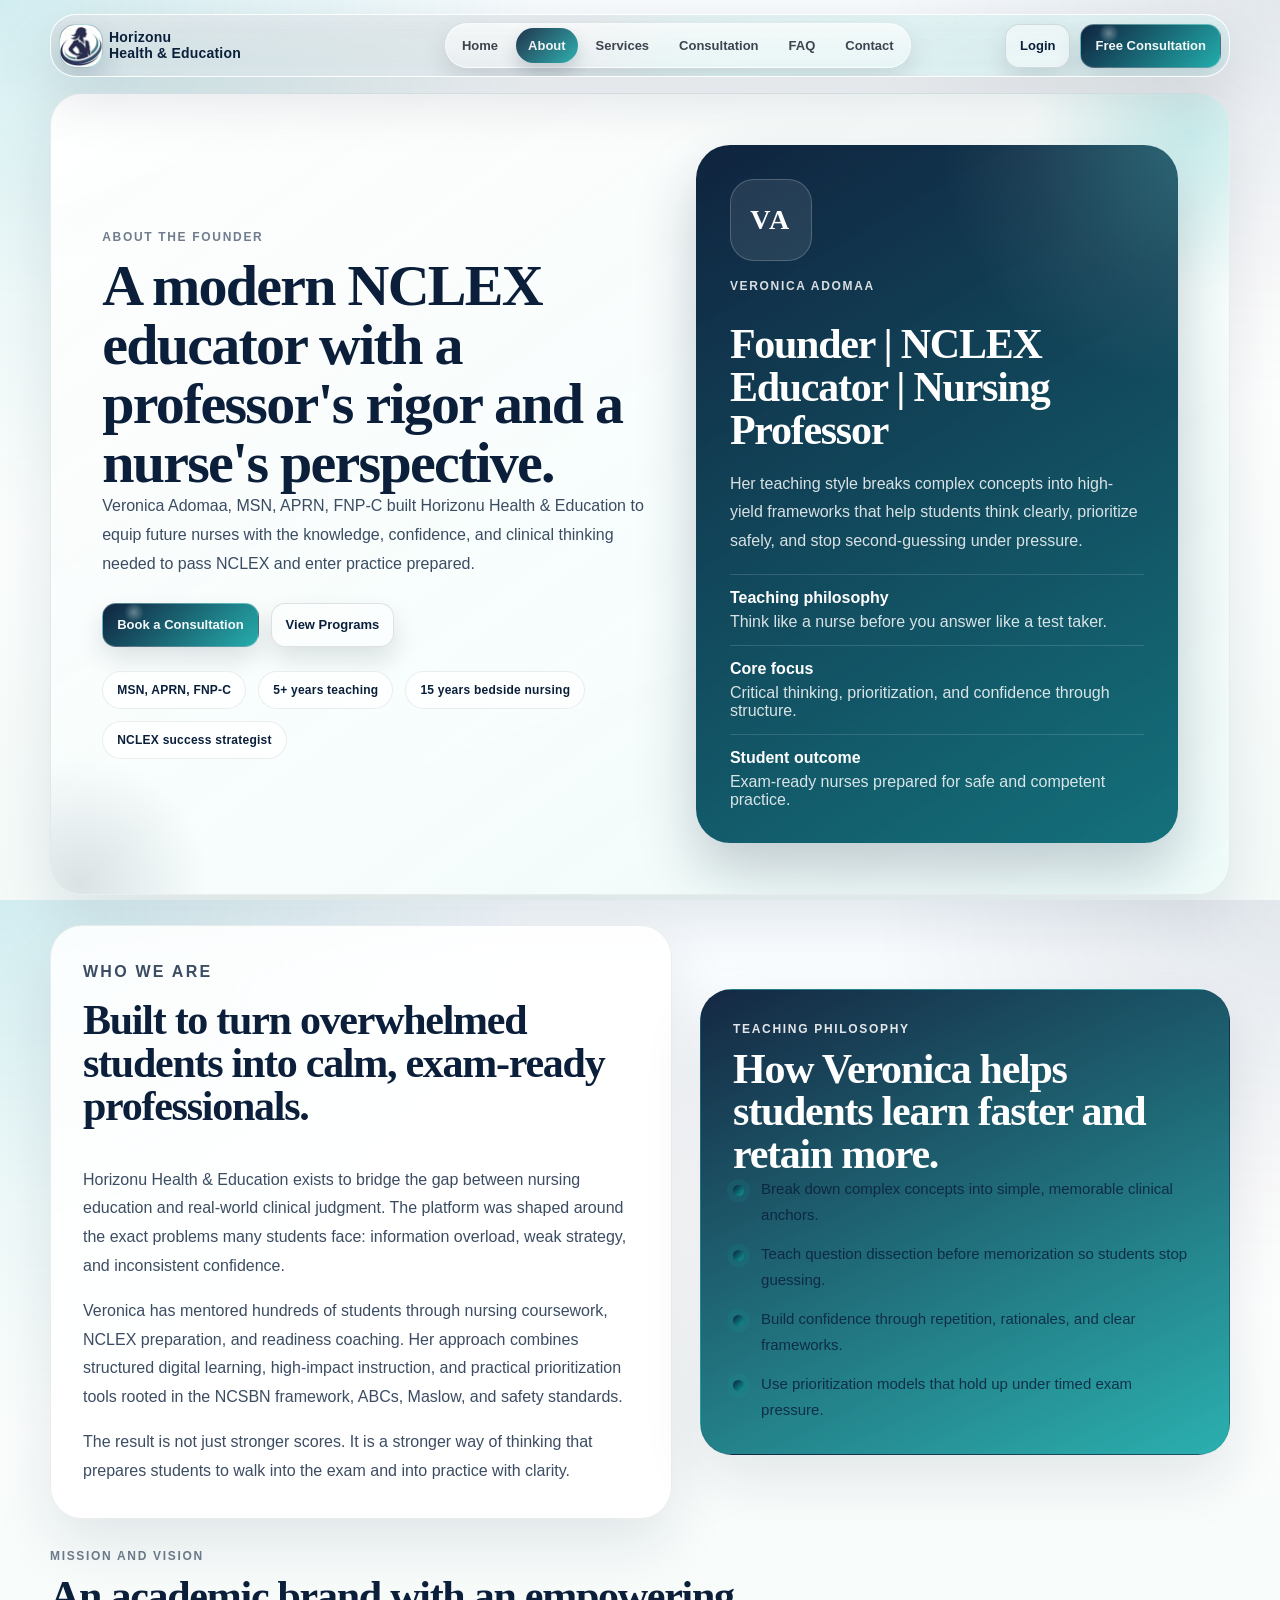
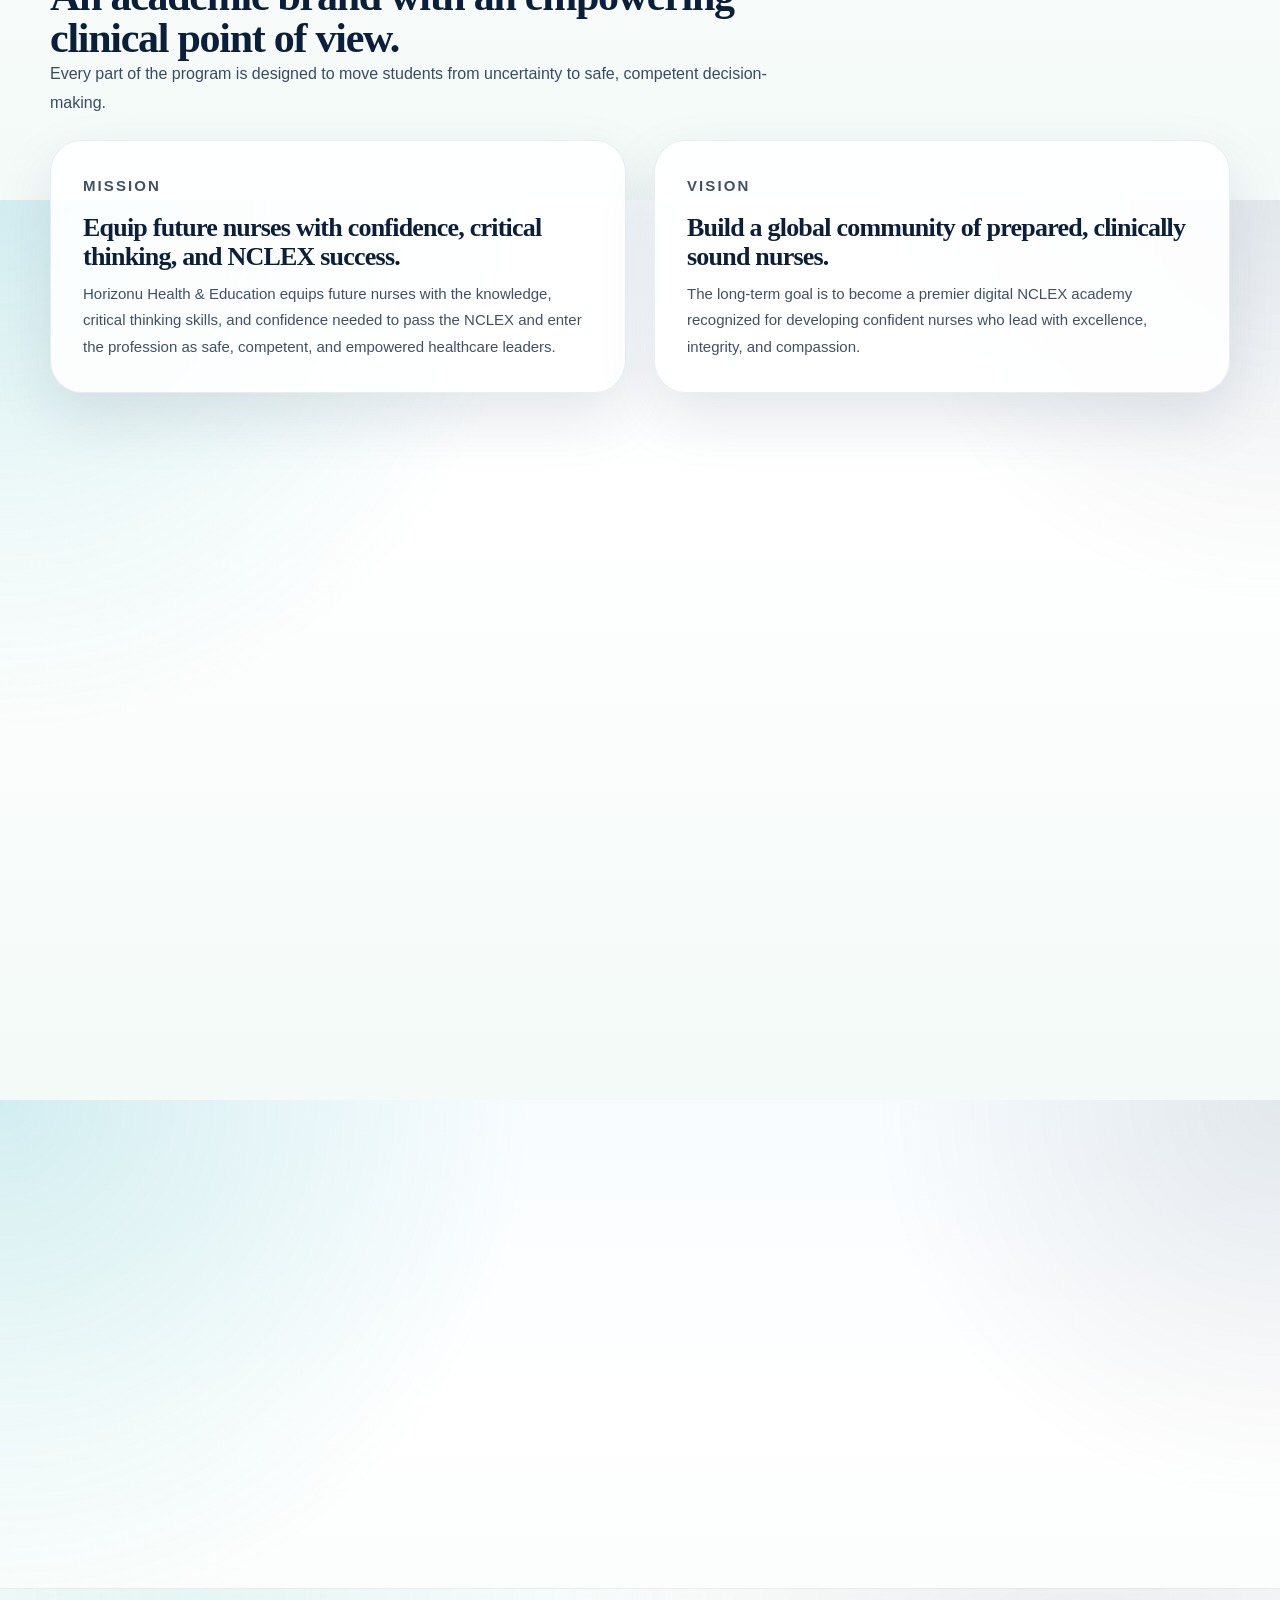
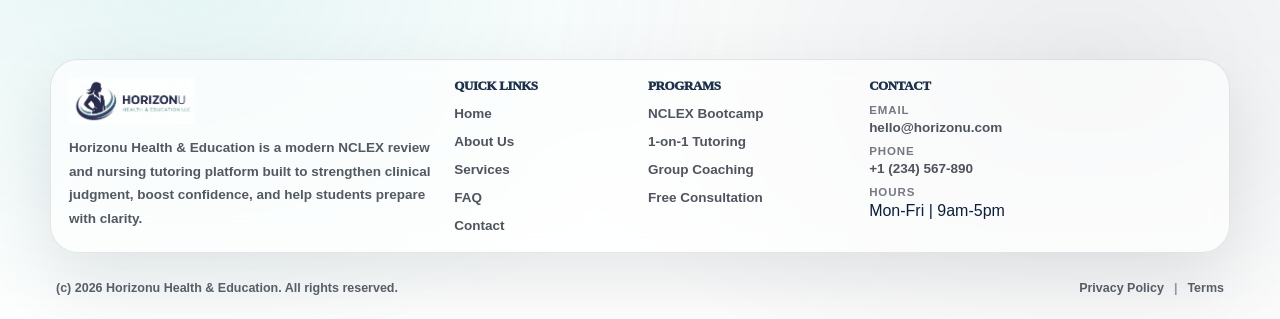
==== pages/about.html @ fcfd36a3 "first upload" ====
<!doctype html>
<html lang="en">

<head>
  <meta charset="UTF-8" />
  <meta name="viewport" content="width=device-width, initial-scale=1.0" />
  <title>About | Horizonu Health &amp; Education</title>
  <link rel="stylesheet" href="../styles.css" />
  <link rel="stylesheet" href="./page-base.css" />
  <link rel="stylesheet" href="./about.css" />
</head>

<body class="inner-page about-page">
  <input id="menu" class="menu-toggle" type="checkbox" />

  <div class="header-wrap">
    <header class="header">
      <div class="header-inner">
        <a class="brand" href="../index.html" aria-label="Horizonu Home">
          <div class="mark" aria-hidden="true">
            <img src="../images/single_logo.jpg" alt="" class="logo-img" />
          </div>
          <div class="brand-title">
            <strong>Horizonu <br /> Health &amp; Education</strong>
          </div>
        </a>

        <nav class="nav" aria-label="Primary">
          <a href="../index.html">Home</a>
          <a href="./about.html" aria-current="page">About</a>
          <a href="./services.html">Services</a>
          <a href="./consultation.html">Consultation</a>
          <a href="./faq.html">FAQ</a>
          <a href="./contact.html">Contact</a>
        </nav>

        <div class="actions">
          <a class="btn btn-ghost" href="#" aria-label="Student login">Login</a>
          <a class="btn btn-primary" href="./consultation.html">Free Consultation</a>
        </div>

        <label class="burger" for="menu" aria-label="Open menu">
          <span></span><span></span><span></span>
        </label>

        <div class="drop">
          <nav class="nav" aria-label="Mobile Primary">
            <a href="../index.html">Home</a>
            <a href="./about.html" aria-current="page">About</a>
            <a href="./services.html">Services</a>
            <a href="./consultation.html">Consultation</a>
            <a href="./faq.html">FAQ</a>
            <a href="./contact.html">Contact</a>
            <a href="#">Student Portal</a>
          </nav>

          <div class="actions">
            <a class="btn btn-ghost" href="#">Login</a>
            <a class="btn btn-primary" href="./consultation.html">Free Consultation</a>
          </div>
        </div>
      </div>
    </header>
  </div>

  <main class="page-main">
    <section class="page-hero reveal" aria-labelledby="aboutHeroTitle">
      <div class="page-hero-shell">
        <div class="page-hero-grid">
          <div>
            <p class="hero-kicker">About the Founder</p>
            <h1 class="hero-title" id="aboutHeroTitle">A modern NCLEX educator with a professor's rigor and a nurse's perspective.</h1>
            <p class="hero-lede">
              Veronica Adomaa, MSN, APRN, FNP-C built Horizonu Health &amp; Education to equip future nurses with the
              knowledge, confidence, and clinical thinking needed to pass NCLEX and enter practice prepared.
            </p>

            <div class="hero-actions">
              <a class="btn btn-primary" href="./consultation.html">Book a Consultation</a>
              <a class="btn btn-ghost" href="./services.html">View Programs</a>
            </div>

            <div class="chip-row" aria-label="Founder credentials">
              <span class="chip">MSN, APRN, FNP-C</span>
              <span class="chip">5+ years teaching</span>
              <span class="chip">15 years bedside nursing</span>
              <span class="chip">NCLEX success strategist</span>
            </div>
          </div>

          <aside class="founder-spotlight" aria-label="Founder spotlight">
            <div class="founder-seal">VA</div>
            <p class="section-kicker">Veronica Adomaa</p>
            <h2 class="section-title">Founder | NCLEX Educator | Nursing Professor</h2>
            <p class="summary-copy">
              Her teaching style breaks complex concepts into high-yield frameworks that help students think clearly,
              prioritize safely, and stop second-guessing under pressure.
            </p>

            <div class="spotlight-lines">
              <div class="spotlight-line">
                <strong>Teaching philosophy</strong>
                <span>Think like a nurse before you answer like a test taker.</span>
              </div>
              <div class="spotlight-line">
                <strong>Core focus</strong>
                <span>Critical thinking, prioritization, and confidence through structure.</span>
              </div>
              <div class="spotlight-line">
                <strong>Student outcome</strong>
                <span>Exam-ready nurses prepared for safe and competent practice.</span>
              </div>
            </div>
          </aside>
        </div>
      </div>
    </section>

    <section class="panel-section reveal" aria-labelledby="storyTitle">
      <div class="split-layout">
        <article class="surface-card copy-stack">
          <div class="section-head">
            <p class="section-kicker">Who We Are</p>
            <h2 class="section-title" id="storyTitle">Built to turn overwhelmed students into calm, exam-ready professionals.</h2>
          </div>

          <p>
            Horizonu Health &amp; Education exists to bridge the gap between nursing education and real-world clinical
            judgment. The platform was shaped around the exact problems many students face: information overload, weak
            strategy, and inconsistent confidence.
          </p>
          <p>
            Veronica has mentored hundreds of students through nursing coursework, NCLEX preparation, and readiness
            coaching. Her approach combines structured digital learning, high-impact instruction, and practical
            prioritization tools rooted in the NCSBN framework, ABCs, Maslow, and safety standards.
          </p>
          <p>
            The result is not just stronger scores. It is a stronger way of thinking that prepares students to walk
            into the exam and into practice with clarity.
          </p>
        </article>

        <aside class="glass-card">
          <p class="section-kicker">Teaching Philosophy</p>
          <h2 class="section-title">How Veronica helps students learn faster and retain more.</h2>
          <ul class="check-list">
            <li>Break down complex concepts into simple, memorable clinical anchors.</li>
            <li>Teach question dissection before memorization so students stop guessing.</li>
            <li>Build confidence through repetition, rationales, and clear frameworks.</li>
            <li>Use prioritization models that hold up under timed exam pressure.</li>
          </ul>
        </aside>
      </div>
    </section>

    <section class="panel-section reveal" aria-labelledby="missionTitle">
      <div class="section-head">
        <p class="section-kicker">Mission and Vision</p>
        <h2 class="section-title" id="missionTitle">An academic brand with an empowering clinical point of view.</h2>
        <p class="section-lede">
          Every part of the program is designed to move students from uncertainty to safe, competent decision-making.
        </p>
      </div>

      <div class="two-up mission-grid">
        <article class="surface-card mission-card">
          <p class="section-kicker">Mission</p>
          <h3>Equip future nurses with confidence, critical thinking, and NCLEX success.</h3>
          <p>
            Horizonu Health &amp; Education equips future nurses with the knowledge, critical thinking skills, and
            confidence needed to pass the NCLEX and enter the profession as safe, competent, and empowered healthcare
            leaders.
          </p>
        </article>

        <article class="surface-card mission-card">
          <p class="section-kicker">Vision</p>
          <h3>Build a global community of prepared, clinically sound nurses.</h3>
          <p>
            The long-term goal is to become a premier digital NCLEX academy recognized for developing confident nurses
            who lead with excellence, integrity, and compassion.
          </p>
        </article>
      </div>
    </section>

    <section class="panel-section reveal" aria-labelledby="frameworkTitle">
      <div class="section-head">
        <p class="section-kicker">Signature Framework</p>
        <h2 class="section-title" id="frameworkTitle">Four principles that shape every lesson, session, and strategy call.</h2>
      </div>

      <div class="four-up framework-grid">
        <article class="surface-card framework-card">
          <span class="step-number">01</span>
          <h3>Clarify the concept</h3>
          <p>Complex topics are simplified into high-yield patterns students can recall under stress.</p>
        </article>
        <article class="surface-card framework-card">
          <span class="step-number">02</span>
          <h3>Think like a nurse</h3>
          <p>Students learn how to reason through safety, delegation, and prioritization instead of memorizing blindly.</p>
        </article>
        <article class="surface-card framework-card">
          <span class="step-number">03</span>
          <h3>Practice with rationales</h3>
          <p>Questions are used to sharpen judgment, reveal weak areas, and strengthen retention through explanation.</p>
        </article>
        <article class="surface-card framework-card">
          <span class="step-number">04</span>
          <h3>Build confident readiness</h3>
          <p>Students leave with a repeatable exam plan and a stronger sense of clinical competence.</p>
        </article>
      </div>
    </section>

    <section class="panel-section reveal" aria-labelledby="metricsTitle">
      <div class="section-head">
        <p class="section-kicker">At a Glance</p>
        <h2 class="section-title" id="metricsTitle">Experience that blends instruction, bedside practice, and student mentorship.</h2>
      </div>

      <div class="metric-grid">
        <article class="metric-card">
          <span class="metric-value" data-count="15">0</span>
          <p class="metric-label">Years of bedside nursing experience</p>
        </article>
        <article class="metric-card">
          <span class="metric-value" data-count="5">0</span>
          <p class="metric-label">College-level teaching years and counting</p>
        </article>
        <article class="metric-card">
          <span class="metric-value" data-count="100">0</span>
          <p class="metric-label">Students mentored across coursework and NCLEX prep</p>
        </article>
        <article class="metric-card">
          <span class="metric-value" data-count="1">0</span>
          <p class="metric-label">Clear mission: first-attempt confidence and readiness</p>
        </article>
      </div>
    </section>

    <section class="cta-section reveal">
      <div class="cta-band">
        <p class="section-kicker">Next Step</p>
        <h2 class="section-title">Meet the educator, then build the plan that fits your NCLEX timeline.</h2>
        <p class="section-lede">
          Start with a consultation if you want targeted guidance on weak areas, study structure, or the best program fit.
        </p>
        <div class="hero-actions">
          <a class="btn btn-primary" href="./consultation.html">Schedule Consultation</a>
          <a class="btn btn-ghost" href="./contact.html">Send a Message</a>
        </div>
      </div>
    </section>
  </main>

  <footer class="site-footer" aria-label="Footer">
    <div class="footer-inner">
      <div class="footer-top">
        <div class="footer-col footer-brand">
          <a class="footer-logo" href="../index.html" aria-label="Horizonu Home">
            <img src="../images/logo.jpg" alt="Horizonu" />
          </a>
          <p class="footer-text">
            Horizonu Health &amp; Education is a modern NCLEX review and nursing tutoring platform built to strengthen
            clinical judgment, boost confidence, and help students prepare with clarity.
          </p>
        </div>

        <div class="footer-col">
          <h3 class="footer-title">Quick Links</h3>
          <ul class="footer-links">
            <li><a href="../index.html">Home</a></li>
            <li><a href="./about.html">About Us</a></li>
            <li><a href="./services.html">Services</a></li>
            <li><a href="./faq.html">FAQ</a></li>
            <li><a href="./contact.html">Contact</a></li>
          </ul>
        </div>

        <div class="footer-col">
          <h3 class="footer-title">Programs</h3>
          <ul class="footer-links">
            <li><a href="./services.html">NCLEX Bootcamp</a></li>
            <li><a href="./services.html">1-on-1 Tutoring</a></li>
            <li><a href="./services.html">Group Coaching</a></li>
            <li><a href="./consultation.html">Free Consultation</a></li>
          </ul>
        </div>

        <div class="footer-col">
          <h3 class="footer-title">Contact</h3>
          <ul class="footer-contact">
            <li>
              <span class="contact-label">Email</span>
              <a href="mailto:hello@horizonu.com">hello@horizonu.com</a>
            </li>
            <li>
              <span class="contact-label">Phone</span>
              <a href="tel:+1234567890">+1 (234) 567-890</a>
            </li>
            <li>
              <span class="contact-label">Hours</span>
              <span>Mon-Fri | 9am-5pm</span>
            </li>
          </ul>
        </div>
      </div>

      <div class="footer-bottom">
        <p class="footer-copy">(c) <span id="year"></span> Horizonu Health &amp; Education. All rights reserved.</p>
        <div class="footer-legal">
          <a href="#">Privacy Policy</a>
          <span class="dot">|</span>
          <a href="#">Terms</a>
        </div>
      </div>
    </div>
  </footer>

  <script src="./about.js" defer></script>
</body>

</html>
---- styles.css ----
/* =========================
   HOME BANNER (reduced height)
   ========================= */

.home-banner {
  position: relative;
  width: 100%;
  min-height: 68vh; /* was 92vh */
  display: flex;
  align-items: flex-start; /* content at top */
  padding: 96px var(--padX) 44px; /* reduced */
  overflow: hidden;
}

@media (max-width: 980px) {
  .home-banner {
    min-height: 62vh;
    padding-top: 86px;
  }
}

@media (max-width: 520px) {
  .home-banner {
    min-height: 58vh;
    padding-top: 76px;
    padding-bottom: 36px;
  }
}

/* Background image */
.home-banner-bg {
  position: absolute;
  inset: 0;
  background-image: url("https://nursing.uworld.com/wp-content/uploads/2023/12/NUR_Blog_Surviving-Clinicals_Photo-1024x536.webp");
  background-size: cover;
  background-position: center;
  background-repeat: no-repeat;
  transform: scale(1.02);
  z-index: 0;
  will-change: transform; /* helps smooth parallax */
}

/* Overlay */
.home-banner::before {
  content: "";
  position: absolute;
  inset: 0;
  background: rgba(0, 0, 0, 0.603);
  z-index: 1;
}

.home-banner-content {
  position: relative;
  z-index: 2;
  max-width: var(--max);
  margin: 0 auto;
  width: 100%;
}

.banner-top {
  max-width: 680px;
  color: #ffffff;
}

.banner-kicker {
  font-size: 13px;
  font-weight: 900;
  letter-spacing: 0.12em;
  text-transform: uppercase;
  opacity: 0.85;
}

.banner-title {
  margin: 14px 0 0;
  font-size: clamp(34px, 4.8vw, 58px);
  line-height: 1.05;
  letter-spacing: -0.04em;
  font-weight: 900;
}

.banner-subtitle {
  margin: 16px 0 0;
  font-size: 16.5px;
  line-height: 1.7;
  opacity: 0.9;
}

.banner-actions {
  margin-top: 22px;
  display: flex;
  gap: 12px;
  flex-wrap: wrap;
}

.banner-ghost {
  background: rgba(255, 255, 255, 0.18);
  border: 1px solid rgba(255, 255, 255, 0.4);
  color: #ffffff;
}
.banner-ghost:hover {
  background: rgba(255, 255, 255, 0.28);
}

/* Mobile: stack CTAs */
@media (max-width: 520px) {
  .banner-actions {
    flex-direction: column;
  }
  .banner-actions .btn {
    width: 100%;
    justify-content: center;
  }
}

/* =========================
   ANIMATIONS (JS triggers)
   ========================= */
.banner-anim {
  opacity: 0;
  transform: translateY(14px);
  transition:
    opacity 700ms ease,
    transform 700ms ease;
  will-change: opacity, transform;
}

.banner-anim.is-in {
  opacity: 1;
  transform: translateY(0);
}

.banner-anim.delay-1 {
  transition-delay: 90ms;
}
.banner-anim.delay-2 {
  transition-delay: 180ms;
}
.banner-anim.delay-3 {
  transition-delay: 270ms;
}

/* subtle background zoom-in */
.home-banner-bg.bg-in {
  transition: transform 1400ms ease;
  transform: scale(1.08);
}

/* Respect reduced motion */
@media (prefers-reduced-motion: reduce) {
  .banner-anim,
  .home-banner-bg.bg-in {
    transition: none !important;
    transform: none !important;
    opacity: 1 !important;
  }
}

/* ============================ */
/* HEADER */
/* =========================== */

:root {
  --ink: #0b1220;
  --muted: rgba(11, 18, 32, 0.7);

  --navy: #0b1f3b;
  --teal: #0ea5a4;

  --shadow: 0 20px 60px rgba(11, 18, 32, 0.12);
  --shadow2: 0 12px 28px rgba(11, 18, 32, 0.12);

  --radius2: 26px;
  --max: 1180px;

  --stickyTop: clamp(8px, 2.2vw, 14px);
  --padX: clamp(12px, 2.2vw, 16px);
}

* {
  box-sizing: border-box;
}

html,
body {
  height: 100%;
}

body {
  margin: 0;
  font-family:
    ui-sans-serif,
    system-ui,
    -apple-system,
    Segoe UI,
    Roboto,
    Helvetica,
    Arial,
    "Apple Color Emoji",
    "Segoe UI Emoji";
  color: var(--ink);
  background: #fff;
}

a {
  color: inherit;
  text-decoration: none;
}

.header-wrap {
  position: sticky;
  top: var(--stickyTop);
  z-index: 50;
  padding: 0 var(--padX);
}

.header {
  max-width: var(--max);
  margin: 0 auto;
  position: relative;
  border-radius: var(--radius2);
  box-shadow: var(--shadow);
  overflow: clip;
  border: 1px solid rgba(255, 255, 255, 0.7);
  background: linear-gradient(
    180deg,
    rgba(255, 255, 255, 0.72),
    rgba(255, 255, 255, 0.42)
  );
  backdrop-filter: blur(14px);
  -webkit-backdrop-filter: blur(14px);
}

.header::before {
  content: "";
  position: absolute;
  inset: -40%;
  background: conic-gradient(
    from 120deg at 50% 50%,
    rgba(14, 165, 164, 0.25),
    rgba(11, 31, 59, 0.18),
    rgba(14, 165, 164, 0.22)
  );
  filter: blur(40px);
  opacity: 0.75;
  animation: spin 16s linear infinite;
  pointer-events: none;
}

.header::after {
  content: "";
  position: absolute;
  inset: 0;
  background-image:
    radial-gradient(rgba(11, 18, 32, 0.055) 1px, transparent 1px),
    radial-gradient(rgba(11, 18, 32, 0.04) 1px, transparent 1px);
  background-position:
    0 0,
    8px 8px;
  background-size: 16px 16px;
  opacity: 0.45;
  pointer-events: none;
  mask-image: linear-gradient(180deg, rgba(0, 0, 0, 0.9), transparent 85%);
}

@keyframes spin {
  to {
    transform: rotate(360deg);
  }
}

.header-inner {
  position: relative;
  z-index: 1;
  display: grid;
  grid-template-columns: 1.25fr auto 1fr;
  align-items: center;
  gap: 8px;
  padding: 8px;
}

/* Brand */
.brand {
  display: flex;
  align-items: center;
  gap: 6px;
  min-height: 44px;
  /* min-width: 240px; */
}

.mark {
  width: 44px;
  height: 44px;
  border-radius: 16px;
  position: relative;
  background:
    radial-gradient(
      12px 12px at 30% 30%,
      rgba(255, 255, 255, 0.9),
      transparent 60%
    ),
    linear-gradient(135deg, rgba(11, 31, 59, 0.95), rgba(14, 165, 164, 0.9));
  box-shadow: 0 14px 30px rgba(11, 31, 59, 0.18);
  overflow: hidden;
  border: 1px solid rgba(255, 255, 255, 0.65);
  flex: 0 0 auto;
}

.mark svg {
  position: absolute;
  inset: 0;
  width: 100%;
  height: 100%;
  filter: drop-shadow(0 10px 16px rgba(0, 0, 0, 0.18));
  opacity: 0.92;
}

.brand-title {
  display: flex;
  flex-direction: column;
  line-height: 1.1;
  min-width: 0;
}

.brand-title strong {
  font-size: 14px;
  letter-spacing: 0.2px;
  white-space: nowrap;
  overflow: hidden;
  text-overflow: ellipsis;
}

.brand-title span {
  font-size: 12px;
  color: var(--muted);
  white-space: nowrap;
  overflow: hidden;
  text-overflow: ellipsis;
}

/* Nav rail */
.nav {
  display: flex;
  gap: 6px;
  padding: 4px;
  border-radius: 999px;
  border: 1px solid rgba(255, 255, 255, 0.6);
  background: linear-gradient(
    180deg,
    rgba(255, 255, 255, 0.66),
    rgba(255, 255, 255, 0.32)
  );
  box-shadow: var(--shadow2);
  max-width: 100%;
}

.nav a {
  font-size: 13px;
  font-weight: 600;
  padding: 10px 12px;
  border-radius: 999px;
  color: rgba(11, 18, 32, 0.78);
  transition:
    transform 0.18s ease,
    background 0.18s ease,
    color 0.18s ease;
  outline: none;
  white-space: nowrap;
}

.nav a:hover,
.nav a:focus-visible {
  background: rgba(14, 165, 164, 0.12);
  color: rgba(11, 18, 32, 0.95);
  transform: translateY(-1px);
}

.nav a[aria-current="page"] {
  background: linear-gradient(
    135deg,
    rgba(11, 31, 59, 0.9),
    rgba(14, 165, 164, 0.85)
  );
  color: rgba(255, 255, 255, 0.92);
  box-shadow: 0 10px 18px rgba(11, 31, 59, 0.18);
}

/* Actions */
.actions {
  display: flex;
  justify-content: flex-end;
  align-items: center;
  gap: 10px;
  /* min-width: 220px; */
}

.btn {
  display: inline-flex;
  align-items: center;
  justify-content: center;
  gap: 10px;
  padding: 11px 14px;
  border-radius: 14px;
  font-weight: 700;
  font-size: 13px;
  border: 1px solid rgba(11, 18, 32, 0.12);
  transition:
    transform 0.18s ease,
    box-shadow 0.18s ease,
    background 0.18s ease;
  box-shadow: 0 12px 26px rgba(11, 18, 32, 0.12);
  outline: none;
  white-space: nowrap;
  min-height: 44px;
}

.btn:hover,
.btn:focus-visible {
  transform: translateY(-1px);
  box-shadow: 0 18px 36px rgba(11, 18, 32, 0.16);
}

.btn-ghost {
  background: rgba(255, 255, 255, 0.45);
}

.btn-primary {
  color: rgba(255, 255, 255, 0.95);
  border-color: rgba(255, 255, 255, 0.28);
  background:
    radial-gradient(
      18px 18px at 20% 20%,
      rgba(255, 255, 255, 0.35),
      transparent 55%
    ),
    linear-gradient(135deg, rgba(11, 31, 59, 0.98), rgba(14, 165, 164, 0.9));
}

.icon {
  width: 18px;
  height: 18px;
  display: inline-block;
}

/* Mobile menu */
.menu-toggle {
  display: none;
}

.burger {
  display: none;
  width: 44px;
  height: 44px;
  border-radius: 16px;
  border: 1px solid rgba(11, 18, 32, 0.12);
  background: rgba(255, 255, 255, 0.5);
  box-shadow: 0 10px 22px rgba(11, 18, 32, 0.1);
  position: relative;
  cursor: pointer;
  -webkit-tap-highlight-color: transparent;
}

.burger span {
  position: absolute;
  left: 12px;
  right: 12px;
  height: 2px;
  border-radius: 999px;
  background: rgba(11, 18, 32, 0.75);
  transition:
    transform 0.2s ease,
    top 0.2s ease,
    opacity 0.2s ease;
}
.burger span:nth-child(1) {
  top: 15px;
}
.burger span:nth-child(2) {
  top: 21px;
}
.burger span:nth-child(3) {
  top: 27px;
}

.drop {
  display: none;
  grid-column: 1 / -1;
  border-top: 1px solid rgba(255, 255, 255, 0.55);
  padding: 12px 6px 8px;
  margin-top: 6px;
}

.drop .nav {
  width: 100%;
  justify-content: flex-start;
  flex-wrap: wrap;
}

.drop .actions {
  /* min-width: unset; */
  justify-content: flex-start;
  flex-wrap: wrap;
  margin-top: 10px;
}

.menu-toggle:checked ~ .header-wrap .header .drop {
  display: block;
}

.menu-toggle:checked ~ .header-wrap .header .burger span:nth-child(1) {
  top: 21px;
  transform: rotate(45deg);
}
.menu-toggle:checked ~ .header-wrap .header .burger span:nth-child(2) {
  opacity: 0;
}
.menu-toggle:checked ~ .header-wrap .header .burger span:nth-child(3) {
  top: 21px;
  transform: rotate(-45deg);
}

/* Responsive */
@media (max-width: 980px) {
  .header-inner {
    grid-template-columns: 1fr auto;
    /* gap: 10px; */
    padding: 8px;
  }
  .nav,
  .actions {
    display: none;
  }
  .burger {
    display: inline-block;
    justify-self: end;
  }
}

.logo-img {
  width: 100%;
  display: block;
  object-fit: contain; /* keeps logo proportions */
  filter: drop-shadow(0 10px 16px rgba(0, 0, 0, 0.18));
}
@media (max-width: 520px) {
  .header {
    border-radius: 20px;
  }
  .brand-title strong {
    font-size: 13px;
  }
  .brand-title span {
    font-size: 11px;
  }
  .mark {
    width: 42px;
    height: 42px;
    border-radius: 15px;
  }
  .drop .btn {
    width: 100%;
    justify-content: center;
  }
}

@media (prefers-reduced-motion: reduce) {
  .header::before {
    animation: none;
  }
  .nav a,
  .btn {
    transition: none;
  }
}

/* =========================
   ABOUT PREVIEW HOME SECTION
   ========================= */
.about-preview {
  padding: 26px var(--padX) 70px;
}

.about-preview-inner {
  max-width: var(--max);
  margin: 0 auto;
  display: grid;
  grid-template-columns: 1.05fr 0.95fr;
  gap: clamp(18px, 3vw, 44px);
  align-items: center;
}

.about-preview-kicker {
  margin: 0;
  font-size: 12px;
  font-weight: 900;
  letter-spacing: 0.12em;
  text-transform: uppercase;
  color: rgba(11, 18, 32, 0.58);
}

.about-preview-title {
  margin: 12px 0 0;
  font-size: clamp(26px, 3.2vw, 40px);
  letter-spacing: -0.03em;
  line-height: 1.12;
  color: rgba(11, 31, 59, 0.98);
}

.about-preview-title span {
  display: inline-block;
  background: linear-gradient(
    135deg,
    rgba(11, 31, 59, 0.98),
    rgba(14, 165, 164, 0.92)
  );
  -webkit-background-clip: text;
  background-clip: text;
  color: transparent;
}

.about-preview-text {
  margin: 14px 0 0;
  max-width: 70ch;
  font-size: 16px;
  line-height: 1.75;
  color: rgba(11, 18, 32, 0.72);
}

.about-preview-actions {
  margin-top: 18px;
  display: flex;
  flex-wrap: wrap;
  gap: 10px;
}

/* Right card */
.about-preview-card {
  position: relative;
  border-radius: 26px;
  overflow: hidden;
  border: 1px solid rgba(11, 18, 32, 0.1);
  background: linear-gradient(
    180deg,
    rgba(255, 255, 255, 0.7),
    rgba(255, 255, 255, 0.44)
  );
  box-shadow: 0 28px 70px rgba(11, 18, 32, 0.14);
  backdrop-filter: blur(14px);
  -webkit-backdrop-filter: blur(14px);
  padding: 16px;
}

.about-preview-card::before {
  content: "";
  position: absolute;
  inset: -20%;
  background:
    radial-gradient(
      circle at 20% 10%,
      rgba(14, 165, 164, 0.18),
      transparent 55%
    ),
    radial-gradient(circle at 80% 30%, rgba(11, 31, 59, 0.14), transparent 60%);
  filter: blur(26px);
  opacity: 0.9;
  pointer-events: none;
}

.about-card-header,
.about-card-list {
  position: relative;
  z-index: 1;
}

.about-card-pill {
  display: inline-flex;
  align-items: center;
  padding: 7px 10px;
  border-radius: 999px;
  font-size: 11px;
  font-weight: 900;
  letter-spacing: 0.04em;
  text-transform: uppercase;
  color: rgba(11, 18, 32, 0.72);
  background: rgba(14, 165, 164, 0.12);
  border: 1px solid rgba(11, 18, 32, 0.1);
}

.about-card-title {
  margin-top: 8px;
  font-size: 16px;
  font-weight: 900;
  color: rgba(11, 31, 59, 0.95);
}

.about-card-list {
  margin-top: 14px;
  display: grid;
  gap: 12px;
}

.about-card-item {
  display: grid;
  grid-template-columns: 12px 1fr;
  gap: 12px;
  align-items: start;
  padding: 12px;
  border-radius: 18px;
  border: 1px solid rgba(11, 18, 32, 0.1);
  background: rgba(255, 255, 255, 0.62);
  box-shadow: 0 18px 40px rgba(11, 18, 32, 0.08);
}

.about-ico {
  width: 10px;
  height: 10px;
  border-radius: 999px;
  margin-top: 5px;
  background: linear-gradient(
    135deg,
    rgba(11, 31, 59, 0.95),
    rgba(14, 165, 164, 0.9)
  );
  box-shadow: 0 0 0 4px rgba(14, 165, 164, 0.12);
}

.about-card-item strong {
  display: block;
  font-size: 13px;
  font-weight: 900;
  color: rgba(11, 31, 59, 0.92);
}

.about-card-item p {
  margin: 6px 0 0;
  font-size: 12.5px;
  line-height: 1.55;
  color: rgba(11, 18, 32, 0.66);
  font-weight: 700;
}

.about-card-note {
  font-size: 12px;
  font-weight: 800;
  color: rgba(11, 18, 32, 0.62);
}

.about-card-chip {
  font-size: 12px;
  font-weight: 900;
  color: rgba(11, 18, 32, 0.72);
  padding: 8px 10px;
  border-radius: 999px;
  background: rgba(255, 255, 255, 0.62);
  border: 1px solid rgba(11, 18, 32, 0.1);
}

/* Responsive */
@media (max-width: 980px) {
  .about-preview-inner {
    grid-template-columns: 1fr;
  }
}

@media (max-width: 520px) {
  .about-preview {
    padding-bottom: 56px;
  }
  .about-preview-text {
    font-size: 15.5px;
  }
}

/* =========================
   WHY CHOOSE HORIZONU
   ========================= */
.why {
  padding: 22px var(--padX) 74px;
}

.why-inner {
  max-width: var(--max);
  margin: 0 auto;
}

.why-head {
  max-width: 780px;
}

.why-kicker {
  margin: 0;
  font-size: 12px;
  font-weight: 900;
  letter-spacing: 0.12em;
  text-transform: uppercase;
  color: rgba(11, 18, 32, 0.58);
}

.why-title {
  margin: 12px 0 0;
  font-size: clamp(26px, 3.2vw, 40px);
  letter-spacing: -0.03em;
  line-height: 1.12;
  color: rgba(11, 31, 59, 0.98);
}

.why-subtitle {
  margin: 12px 0 0;
  font-size: 16px;
  line-height: 1.75;
  color: rgba(11, 18, 32, 0.72);
}

.why-grid {
  margin-top: 18px;
  display: grid;
  grid-template-columns: repeat(12, 1fr);
  gap: 12px;
}

/* cards */
.why-card {
  grid-column: span 6;
  border-radius: 22px;
  border: 1px solid rgba(11, 18, 32, 0.1);
  background: linear-gradient(
    180deg,
    rgba(255, 255, 255, 0.74),
    rgba(255, 255, 255, 0.46)
  );
  box-shadow: 0 22px 58px rgba(11, 18, 32, 0.1);
  padding: 16px;
  position: relative;
  overflow: hidden;
}

.why-card::before {
  content: "";
  position: absolute;
  inset: -20%;
  background:
    radial-gradient(
      circle at 25% 15%,
      rgba(14, 165, 164, 0.16),
      transparent 55%
    ),
    radial-gradient(circle at 70% 30%, rgba(11, 31, 59, 0.1), transparent 60%);
  filter: blur(26px);
  opacity: 0.9;
  pointer-events: none;
}

.why-card > * {
  position: relative;
  z-index: 1;
}

.why-icon {
  width: 44px;
  height: 44px;
  border-radius: 16px;
  border: 1px solid rgba(11, 18, 32, 0.1);
  background: rgba(255, 255, 255, 0.65);
  box-shadow: 0 16px 38px rgba(11, 18, 32, 0.08);
  display: grid;
  place-items: center;
  margin-bottom: 12px;
}

.why-icon svg {
  width: 22px;
  height: 22px;
}

.why-card h3 {
  margin: 0;
  font-size: 15px;
  font-weight: 900;
  color: rgba(11, 31, 59, 0.95);
}

.why-card p {
  margin: 8px 0 0;
  font-size: 13.5px;
  line-height: 1.65;
  font-weight: 700;
  color: rgba(11, 18, 32, 0.68);
}

/* =========================
   FACT CHECKER / STATS
   ========================= */
.facts {
  position: relative;
  padding: 84px var(--padX);
  overflow: hidden;
  border-top: 1px solid rgba(11, 18, 32, 0.08);
  border-bottom: 1px solid rgba(11, 18, 32, 0.08);
}

.facts-bg {
  position: absolute;
  inset: 0;
  background-image: url("https://img.freepik.com/free-photo/lavender-field-sunset-near-valensole_268835-3910.jpg?semt=ais_rp_progressive&w=740&q=80");
  background-size: cover;
  background-position: center;
  background-repeat: no-repeat;
  transform: translateY(0px) scale(1.08);
  will-change: transform;
  z-index: 0;
}

/* Overlay for readability */
.facts::before {
  content: "";
  position: absolute;
  inset: 0;
  background: rgba(0, 0, 0, 0.671);
  z-index: 1;
}

.facts-inner {
  position: relative;
  z-index: 2;
  max-width: var(--max);
  margin: 0 auto;
}

.facts-head {
  text-align: center;
  max-width: 760px;
  margin: 0 auto 22px;
}

.facts-kicker {
  margin: 0;
  color: rgba(255, 255, 255, 0.82);
  font-size: 12px;
  font-weight: 900;
  letter-spacing: 0.14em;
  text-transform: uppercase;
}

.facts-title {
  margin: 10px 0 0;
  color: rgba(255, 255, 255, 0.94);
  font-weight: 950;
  letter-spacing: -0.03em;
  font-size: clamp(24px, 3.2vw, 40px);
  line-height: 1.12;
}

.facts-grid {
  margin-top: 22px;
  display: grid;
  grid-template-columns: repeat(4, minmax(0, 1fr));
  gap: 12px;
}

.fact-card {
  border-radius: 22px;
  padding: 18px 16px;
  border: 1px solid rgba(255, 255, 255, 0.22);
  background: rgba(255, 255, 255, 0.12);
  backdrop-filter: blur(12px);
  -webkit-backdrop-filter: blur(12px);
  box-shadow: 0 22px 60px rgba(0, 0, 0, 0.22);
  text-align: left;
  position: relative;
  overflow: hidden;
}

.fact-card::after {
  content: "";
  position: absolute;
  inset: -30%;
  background: radial-gradient(
    circle at 30% 20%,
    rgba(255, 255, 255, 0.18),
    transparent 55%
  );
  filter: blur(22px);
  opacity: 0.8;
  pointer-events: none;
}

.fact-number {
  position: relative;
  z-index: 1;
  font-weight: 950;
  letter-spacing: -0.03em;
  font-size: clamp(34px, 4vw, 52px);
  line-height: 1;
  color: rgba(255, 255, 255, 0.95);
}

.fact-label {
  position: relative;
  z-index: 1;
  margin: 10px 0 0;
  font-size: 13px;
  font-weight: 800;
  color: rgba(255, 255, 255, 0.82);
}

/* Responsive */
@media (max-width: 980px) {
  .facts {
    padding: 70px var(--padX);
  }
  .facts-grid {
    grid-template-columns: repeat(2, minmax(0, 1fr));
  }
}

@media (max-width: 520px) {
  .facts {
    padding: 60px var(--padX);
  }
  .facts-grid {
    grid-template-columns: 1fr;
  }
  .fact-card {
    text-align: center;
  }
}

/* =========================
   HOW IT WORKS SECTION
   ========================= */

.how {
  padding: 84px var(--padX);
}

.how-inner {
  max-width: var(--max);
  margin: 0 auto;
  display: grid;
  grid-template-columns: 0.9fr 1.1fr;
  gap: clamp(24px, 4vw, 60px);
  align-items: center;
}

/* IMAGE SIDE */
.how-frame {
  position: relative;
  border-radius: 28px;
  overflow: hidden;
  border: 1px solid rgba(11, 18, 32, 0.08);
  box-shadow: 0 28px 70px rgba(11, 18, 32, 0.14);
}

.how-img {
  width: 100%;
  height: clamp(420px, 42vw, 540px);
  object-fit: cover;
  display: block;
}

.how-overlay {
  position: absolute;
  inset: 0;
  background:
    linear-gradient(180deg, rgba(11, 31, 59, 0.18), rgba(11, 31, 59, 0.35)),
    radial-gradient(
      800px 500px at 20% 20%,
      rgba(14, 165, 164, 0.22),
      transparent 60%
    );
  pointer-events: none;
}

/* CONTENT SIDE */

.how-kicker {
  margin: 0;
  font-size: 12px;
  font-weight: 900;
  letter-spacing: 0.12em;
  text-transform: uppercase;
  color: rgba(11, 18, 32, 0.58);
}

.how-title {
  margin: 12px 0 0;
  font-size: clamp(26px, 3.2vw, 40px);
  letter-spacing: -0.03em;
  line-height: 1.12;
  color: rgba(11, 31, 59, 0.98);
}

.how-intro {
  margin: 14px 0 0;
  font-size: 16px;
  line-height: 1.75;
  color: rgba(11, 18, 32, 0.72);
}

/* Steps */

.how-steps {
  margin-top: 22px;
  display: grid;
  gap: 18px;
}

.how-step {
  display: grid;
  grid-template-columns: 60px 1fr;
  gap: 16px;
  align-items: start;
  padding: 14px;
  border-radius: 20px;
  border: 1px solid rgba(11, 18, 32, 0.08);
  background: rgba(255, 255, 255, 0.65);
  box-shadow: 0 18px 48px rgba(11, 18, 32, 0.08);
  backdrop-filter: blur(10px);
}

.how-number {
  font-size: 20px;
  font-weight: 950;
  color: rgba(11, 31, 59, 0.95);
  background: linear-gradient(
    135deg,
    rgba(11, 31, 59, 0.95),
    rgba(14, 165, 164, 0.85)
  );
  -webkit-background-clip: text;
  color: transparent;
}

.how-step-content h3 {
  margin: 0;
  font-size: 15px;
  font-weight: 900;
  color: rgba(11, 31, 59, 0.95);
}

.how-step-content p {
  margin: 8px 0 0;
  font-size: 13.5px;
  line-height: 1.65;
  font-weight: 700;
  color: rgba(11, 18, 32, 0.68);
}

/* Responsive */

@media (max-width: 980px) {
  .how-inner {
    grid-template-columns: 1fr;
  }

  .how-media {
    order: 2;
  }

  .how-content {
    order: 1;
  }

  .how-img {
    height: 360px;
  }
}

@media (max-width: 520px) {
  .how {
    padding: 64px var(--padX);
  }

  .how-intro {
    font-size: 15.5px;
  }

  .how-step {
    grid-template-columns: 50px 1fr;
  }
}

/* =========================
   OUR SERVICES
   ========================= */
.services {
  padding: 82px var(--padX);
}

.services-inner {
  max-width: var(--max);
  margin: 0 auto;
}

.services-head {
  max-width: 780px;
}

.services-kicker {
  margin: 0;
  font-size: 12px;
  font-weight: 900;
  letter-spacing: 0.12em;
  text-transform: uppercase;
  color: rgba(11, 18, 32, 0.58);
}

.services-title {
  margin: 12px 0 0;
  font-size: clamp(26px, 3.2vw, 40px);
  letter-spacing: -0.03em;
  line-height: 1.12;
  color: rgba(11, 31, 59, 0.98);
}

.services-subtitle {
  margin: 12px 0 0;
  font-size: 16px;
  line-height: 1.75;
  color: rgba(11, 18, 32, 0.72);
}

.services-grid {
  margin-top: 18px;
  display: grid;
  grid-template-columns: repeat(12, 1fr);
  gap: 12px;
}

/* Card */
.service-card {
  grid-column: span 4;
  border-radius: 26px;
  border: 1px solid rgba(11, 18, 32, 0.1);
  background: linear-gradient(
    180deg,
    rgba(255, 255, 255, 0.76),
    rgba(255, 255, 255, 0.48)
  );
  box-shadow: 0 26px 70px rgba(11, 18, 32, 0.12);
  padding: 18px;
  position: relative;
  overflow: hidden;
  display: flex;
  flex-direction: column;
  min-height: 100%;
}

.service-card::before {
  content: "";
  position: absolute;
  inset: -20%;
  background:
    radial-gradient(
      circle at 25% 15%,
      rgba(14, 165, 164, 0.14),
      transparent 55%
    ),
    radial-gradient(circle at 75% 30%, rgba(11, 31, 59, 0.1), transparent 60%);
  filter: blur(26px);
  opacity: 0.9;
  pointer-events: none;
}

.service-card > * {
  position: relative;
  z-index: 1;
}

.service-top {
  margin-bottom: 12px;
}

.service-badge {
  display: inline-flex;
  align-items: center;
  padding: 7px 10px;
  border-radius: 999px;
  font-size: 11px;
  font-weight: 900;
  letter-spacing: 0.06em;
  text-transform: uppercase;
  color: rgba(255, 255, 255, 0.92);
  background: linear-gradient(
    135deg,
    rgba(11, 31, 59, 0.95),
    rgba(14, 165, 164, 0.9)
  );
  border: 1px solid rgba(255, 255, 255, 0.2);
}

.service-badge.soft {
  color: rgba(11, 18, 32, 0.72);
  background: rgba(14, 165, 164, 0.12);
  border: 1px solid rgba(11, 18, 32, 0.1);
}

.service-name {
  margin: 12px 0 0;
  font-size: 16px;
  font-weight: 950;
  letter-spacing: -0.02em;
  color: rgba(11, 31, 59, 0.95);
}

.service-note {
  margin: 10px 0 0;
  font-size: 13.5px;
  line-height: 1.65;
  font-weight: 700;
  color: rgba(11, 18, 32, 0.68);
}

.service-list {
  margin: 12px 0 0;
  padding: 0;
  list-style: none;
  display: grid;
  gap: 10px;
}

.service-list li {
  position: relative;
  padding-left: 22px;
  font-size: 13.5px;
  line-height: 1.55;
  font-weight: 800;
  color: rgba(11, 18, 32, 0.7);
}

.service-list li::before {
  content: "";
  position: absolute;
  left: 0;
  top: 6px;
  width: 10px;
  height: 10px;
  border-radius: 999px;
  background: linear-gradient(
    135deg,
    rgba(11, 31, 59, 0.95),
    rgba(14, 165, 164, 0.9)
  );
  box-shadow: 0 0 0 4px rgba(14, 165, 164, 0.1);
}

.service-actions {
  margin-top: 16px;
  display: flex;
  flex-wrap: wrap;
  gap: 10px;
  margin-top: auto;
}

/* Featured card gets a subtle lift */
.service-card.featured {
  border-color: rgba(14, 165, 164, 0.25);
  box-shadow: 0 34px 90px rgba(11, 18, 32, 0.16);
}

.service-card.featured::after {
  content: "";
  position: absolute;
  inset: -30%;
  background: radial-gradient(
    circle at 30% 20%,
    rgba(14, 165, 164, 0.18),
    transparent 55%
  );
  filter: blur(30px);
  opacity: 0.95;
  pointer-events: none;
}

/* Responsive */
@media (max-width: 980px) {
  .services {
    padding: 68px var(--padX);
  }
  .service-card {
    grid-column: span 12;
  }
}

@media (max-width: 520px) {
  .services {
    padding: 58px var(--padX);
  }
  .services-subtitle {
    font-size: 15.5px;
  }
}

/* =========================
   TESTIMONIALS (1 at a time)
   ========================= */
.testimonials {
  position: relative;
  padding: 86px var(--padX);
  overflow: hidden;
  border-top: 1px solid rgba(11, 18, 32, 0.08);
}

.testimonials-bg {
  position: absolute;
  inset: 0;
  background-image: url("https://thumbs.dreamstime.com/b/beautiful-rain-forest-ang-ka-nature-trail-doi-inthanon-national-park-thailand-36703721.jpg");
  background-size: cover;
  background-position: center;
  background-repeat: no-repeat;
  transform: translateY(0px) scale(1.08);
  will-change: transform;
  z-index: 0;
}

/* Overlay */
.testimonials::before {
  content: "";
  position: absolute;
  inset: 0;
  background: rgba(0, 0, 0, 0.74);
  z-index: 1;
}

.testimonials-inner {
  position: relative;
  z-index: 2;
  max-width: var(--max);
  margin: 0 auto;
}

.testimonials-head {
  max-width: 760px;
  text-align: center;
  margin: 0 auto 20px;
}

.testimonials-kicker {
  margin: 0;
  color: rgba(255, 255, 255, 0.82);
  font-size: 12px;
  font-weight: 900;
  letter-spacing: 0.14em;
  text-transform: uppercase;
}

.testimonials-title {
  margin: 10px 0 0;
  color: rgba(255, 255, 255, 0.94);
  font-weight: 950;
  letter-spacing: -0.03em;
  font-size: clamp(24px, 3.2vw, 40px);
  line-height: 1.12;
}

.testimonials-subtitle {
  margin: 12px auto 0;
  max-width: 64ch;
  font-size: 16px;
  line-height: 1.75;
  color: rgba(255, 255, 255, 0.82);
}

/* Slider */
.t-slider {
  position: relative;
  margin: 18px auto 0;
  max-width: 920px;
}

.t-viewport {
  position: relative;
  min-height: 240px;
}

.t-slide {
  position: absolute;
  inset: 0;
  opacity: 0;
  transform: translateY(10px) scale(0.99);
  transition:
    opacity 520ms ease,
    transform 520ms ease;
  pointer-events: none;
}

.t-slide.is-active {
  opacity: 1;
  transform: translateY(0) scale(1);
  pointer-events: auto;
}

.t-card {
  border-radius: 26px;
  border: 1px solid rgba(255, 255, 255, 0.22);
  background: rgba(0, 0, 0, 0.486); /* darker card */
  /* border: 1px solid rgba(255, 255, 255, 0.18); */
  backdrop-filter: blur(14px);
  -webkit-backdrop-filter: blur(14px);
  box-shadow: 0 26px 70px rgba(0, 0, 0, 0.28);
  padding: clamp(18px, 3vw, 26px);
  overflow: hidden;
  position: relative;
}

.t-card::before {
  content: "";
  position: absolute;
  inset: -30%;
  background: radial-gradient(
    circle at 30% 20%,
    rgba(255, 255, 255, 0.404),
    transparent 55%
  );
  filter: blur(24px);
  opacity: 0.9;
  pointer-events: none;
}

.t-quote {
  position: relative;
  z-index: 1;
  margin: 0;
  font-size: clamp(15px, 1.6vw, 18px);
  line-height: 1.8;
  font-weight: 700;
  color: rgba(255, 255, 255, 0.92);
}

.t-meta {
  position: relative;
  z-index: 1;
  margin-top: 18px;
  display: flex;
  align-items: center;
  gap: 12px;
}

.t-avatar {
  width: 44px;
  height: 44px;
  border-radius: 16px;
  display: grid;
  place-items: center;
  font-weight: 950;
  color: rgba(11, 18, 32, 0.78);
  background: rgba(255, 255, 255, 0.78);
  border: 1px solid rgba(255, 255, 255, 0.35);
  box-shadow: 0 18px 40px rgba(0, 0, 0, 0.18);
}

.t-name {
  display: block;
  font-weight: 950;
  color: rgba(255, 255, 255, 0.94);
}

.t-role {
  display: block;
  margin-top: 2px;
  font-size: 12.5px;
  font-weight: 800;
  color: rgba(255, 255, 255, 0.78);
}

/* Arrows */
.t-nav {
  position: absolute;
  top: 50%;
  transform: translateY(-50%);
  width: 44px;
  height: 44px;
  border-radius: 16px;
  border: 1px solid rgba(255, 255, 255, 0.22);
  background: rgba(255, 255, 255, 0.12);
  color: rgba(255, 255, 255, 0.92);
  backdrop-filter: blur(12px);
  -webkit-backdrop-filter: blur(12px);
  box-shadow: 0 18px 44px rgba(0, 0, 0, 0.25);
  cursor: pointer;
  font-size: 24px;
  line-height: 0;
  display: grid;
  place-items: center;
  transition:
    transform 180ms ease,
    background 180ms ease;
}

.t-nav:hover {
  transform: translateY(-50%) scale(1.03);
  background: rgba(255, 255, 255, 0.18);
}

.t-slider {
  position: relative;
  margin: 18px auto 0;
  max-width: 920px;
  padding: 0 54px; /* gives room for arrows */
  overflow: visible; /* important */
}

.t-viewport {
  position: relative;
  min-height: 240px;
  overflow: visible; /* important */
}

/* Arrows: always on top */
.t-nav {
  z-index: 20; /* higher than cards */
}
/* Place arrows inside the padding area (so they don’t sit under the card) */
.t-prev {
  left: 6px;
}
.t-next {
  right: 6px;
}

/* Mobile: optional keep hidden */
@media (max-width: 520px) {
  .t-slider {
    padding: 0;
  }
  .t-nav {
    display: none;
  }
}

/* Dots */
.t-dots {
  margin-top: 14px;
  display: flex;
  justify-content: center;
  gap: 8px;
}

.t-dot {
  width: 10px;
  height: 10px;
  border-radius: 999px;
  border: 1px solid rgba(255, 255, 255, 0.35);
  background: rgba(255, 255, 255, 0.18);
  cursor: pointer;
}

.t-dot[aria-selected="true"] {
  background: rgba(255, 255, 255, 0.88);
}

/* Responsive */
@media (max-width: 980px) {
  .testimonials {
    padding: 72px var(--padX);
  }
  .t-prev {
    left: 0;
  }
  .t-next {
    right: 0;
  }
}

@media (max-width: 520px) {
  .testimonials {
    padding: 62px var(--padX);
  }
  .t-nav {
    display: none; /* dots + swipe is enough on mobile */
  }
}

/* =========================
   FAQ
   ========================= */
.faq {
  padding: 82px var(--padX);
}

.faq-inner {
  max-width: var(--max);
  margin: 0 auto;
}

.faq-head {
  max-width: 760px;
}

.faq-kicker {
  margin: 0;
  font-size: 12px;
  font-weight: 900;
  letter-spacing: 0.12em;
  text-transform: uppercase;
  color: rgba(11, 18, 32, 0.58);
}

.faq-title {
  margin: 12px 0 0;
  font-size: clamp(26px, 3.2vw, 40px);
  letter-spacing: -0.03em;
  line-height: 1.12;
  color: rgba(11, 31, 59, 0.98);
}

.faq-subtitle {
  margin: 12px 0 0;
  font-size: 16px;
  line-height: 1.75;
  color: rgba(11, 18, 32, 0.72);
}

.faq-grid {
  margin-top: 18px;
  display: grid;
  grid-template-columns: 1.2fr 0.8fr;
  gap: 12px;
  align-items: start;
}

/* Accordion */
.faq-accordion {
  display: grid;
  gap: 10px;
}

.faq-item {
  border-radius: 22px;
  border: 1px solid rgba(11, 18, 32, 0.1);
  background: linear-gradient(
    180deg,
    rgba(255, 255, 255, 0.76),
    rgba(255, 255, 255, 0.48)
  );
  box-shadow: 0 22px 60px rgba(11, 18, 32, 0.1);
  overflow: hidden;
}

.faq-q {
  list-style: none;
  cursor: pointer;
  padding: 16px 16px;
  display: flex;
  align-items: center;
  justify-content: space-between;
  gap: 12px;
  font-weight: 900;
  color: rgba(11, 31, 59, 0.95);
  letter-spacing: -0.01em;
  outline: none;
}

.faq-q::-webkit-details-marker {
  display: none;
}

.faq-plus {
  width: 18px;
  height: 18px;
  position: relative;
  flex: 0 0 auto;
  opacity: 0.9;
}

.faq-plus::before,
.faq-plus::after {
  content: "";
  position: absolute;
  inset: 0;
  margin: auto;
  width: 18px;
  height: 2px;
  border-radius: 999px;
  background: rgba(11, 18, 32, 0.7);
  transition:
    transform 220ms ease,
    opacity 220ms ease;
}

.faq-plus::after {
  transform: rotate(90deg);
}

.faq-item[open] .faq-plus::after {
  transform: rotate(90deg) scaleX(0);
  opacity: 0;
}

.faq-a {
  padding: 0 16px 16px;
  color: rgba(11, 18, 32, 0.7);
  font-size: 14px;
  line-height: 1.75;
  font-weight: 700;
}

/* Side card */
.faq-side-card {
  border-radius: 26px;
  border: 1px solid rgba(11, 18, 32, 0.1);
  background: linear-gradient(
    180deg,
    rgba(255, 255, 255, 0.74),
    rgba(255, 255, 255, 0.46)
  );
  box-shadow: 0 26px 70px rgba(11, 18, 32, 0.12);
  padding: 18px;
  position: sticky;
  top: calc(var(--stickyTop) + 88px);
}

.faq-side-kicker {
  margin: 0;
  font-size: 12px;
  font-weight: 900;
  letter-spacing: 0.12em;
  text-transform: uppercase;
  color: rgba(11, 18, 32, 0.58);
}

.faq-side-title {
  margin: 10px 0 0;
  font-size: 18px;
  font-weight: 950;
  letter-spacing: -0.02em;
  color: rgba(11, 31, 59, 0.95);
}

.faq-side-text {
  margin: 10px 0 0;
  font-size: 13.5px;
  line-height: 1.7;
  font-weight: 700;
  color: rgba(11, 18, 32, 0.68);
}

.faq-side-actions {
  margin-top: 14px;
  display: flex;
  flex-wrap: wrap;
  gap: 10px;
}

.faq-side-mini {
  margin-top: 14px;
  display: grid;
  gap: 10px;
  padding-top: 12px;
  border-top: 1px solid rgba(11, 18, 32, 0.1);
}

.mini-row {
  display: flex;
  align-items: center;
  gap: 10px;
  font-size: 12.5px;
  font-weight: 800;
  color: rgba(11, 18, 32, 0.66);
}

.mini-dot {
  width: 10px;
  height: 10px;
  border-radius: 999px;
  background: linear-gradient(
    135deg,
    rgba(11, 31, 59, 0.95),
    rgba(14, 165, 164, 0.9)
  );
  box-shadow: 0 0 0 4px rgba(14, 165, 164, 0.12);
}

/* Responsive */
@media (max-width: 980px) {
  .faq {
    padding: 68px var(--padX);
  }
  .faq-grid {
    grid-template-columns: 1fr;
  }
  .faq-side-card {
    position: relative;
    top: auto;
  }
}

@media (max-width: 520px) {
  .faq {
    padding: 58px var(--padX);
  }
  .faq-subtitle {
    font-size: 15.5px;
  }
}

/* =========================
   FOOTER
   ========================= */
.site-footer {
  position: relative;
  padding: 70px var(--padX) 24px;
  border-top: 1px solid rgba(11, 18, 32, 0.08);
  background:
    radial-gradient(
      900px 600px at 15% 0%,
      rgba(14, 165, 164, 0.1),
      transparent 60%
    ),
    radial-gradient(
      900px 600px at 85% 20%,
      rgba(11, 31, 59, 0.08),
      transparent 60%
    ),
    linear-gradient(
      180deg,
      rgba(255, 255, 255, 0.72),
      rgba(255, 255, 255, 0.86)
    );
}

.footer-inner {
  max-width: var(--max);
  margin: 0 auto;
}

.footer-top {
  display: grid;
  grid-template-columns: 1.35fr 0.65fr 0.75fr 1.25fr;
  gap: 16px;
  padding: 18px;
  border-radius: 28px;
  border: 1px solid rgba(11, 18, 32, 0.1);
  background: rgba(255, 255, 255, 0.62);
  box-shadow: 0 26px 70px rgba(11, 18, 32, 0.1);
  backdrop-filter: blur(14px);
  -webkit-backdrop-filter: blur(14px);
}

/* Brand column */
.footer-logo img {
  height: 46px;
  width: auto;
  display: block;
}

.footer-text {
  margin: 12px 0 0;
  font-size: 13.5px;
  line-height: 1.75;
  font-weight: 700;
  color: rgba(11, 18, 32, 0.7);
  max-width: 52ch;
}

.footer-social {
  margin-top: 12px;
  display: flex;
  gap: 10px;
  flex-wrap: wrap;
}

.social-btn {
  width: 44px;
  height: 44px;
  border-radius: 16px;
  border: 1px solid rgba(11, 18, 32, 0.1);
  background: rgba(255, 255, 255, 0.72);
  box-shadow: 0 18px 44px rgba(11, 18, 32, 0.1);
  display: grid;
  place-items: center;
  transition:
    transform 180ms ease,
    box-shadow 180ms ease,
    background 180ms ease;
}

.social-btn:hover {
  transform: translateY(-2px);
  background: rgba(255, 255, 255, 0.9);
  box-shadow: 0 24px 52px rgba(11, 18, 32, 0.14);
}

.social-btn svg {
  width: 22px;
  height: 22px;
}

/* Titles + links */
.footer-title {
  margin: 0 0 10px;
  font-size: 13px;
  font-weight: 950;
  letter-spacing: 0.04em;
  text-transform: uppercase;
  color: rgba(11, 31, 59, 0.92);
}

.footer-links,
.footer-contact {
  margin: 0;
  padding: 0;
  list-style: none;
  display: grid;
  gap: 10px;
}

.footer-links a,
.footer-contact a {
  font-size: 13.5px;
  font-weight: 800;
  color: rgba(11, 18, 32, 0.72);
  transition:
    color 160ms ease,
    transform 160ms ease;
}

.footer-links a:hover,
.footer-contact a:hover {
  color: rgba(11, 31, 59, 0.95);
  transform: translateX(2px);
}

.footer-contact li {
  display: grid;
  gap: 4px;
}

.contact-label {
  font-size: 11.5px;
  font-weight: 900;
  letter-spacing: 0.08em;
  text-transform: uppercase;
  color: rgba(11, 18, 32, 0.56);
}

/* Newsletter */
.footer-form {
  margin-top: 14px;
  padding-top: 12px;
  border-top: 1px solid rgba(11, 18, 32, 0.1);
}

.footer-form-label {
  display: block;
  font-size: 12px;
  font-weight: 950;
  color: rgba(11, 31, 59, 0.92);
}

.footer-form-row {
  margin-top: 10px;
  display: grid;
  grid-template-columns: 1fr auto;
  gap: 10px;
}

.footer-input {
  height: 44px;
  border-radius: 14px;
  border: 1px solid rgba(11, 18, 32, 0.12);
  background: rgba(255, 255, 255, 0.72);
  padding: 0 12px;
  font-weight: 700;
  outline: none;
}

.footer-input:focus {
  border-color: rgba(14, 165, 164, 0.55);
  box-shadow: 0 0 0 4px rgba(14, 165, 164, 0.14);
}

.footer-submit {
  height: 44px;
  padding: 0 14px;
  border-radius: 14px;
  border: 1px solid rgba(255, 255, 255, 0.22);
  background: linear-gradient(
    135deg,
    rgba(11, 31, 59, 0.98),
    rgba(14, 165, 164, 0.9)
  );
  color: rgba(255, 255, 255, 0.95);
  font-weight: 900;
  cursor: pointer;
  box-shadow: 0 18px 44px rgba(11, 18, 32, 0.14);
  transition:
    transform 180ms ease,
    box-shadow 180ms ease;
}

.footer-submit:hover {
  transform: translateY(-1px);
  box-shadow: 0 24px 52px rgba(11, 18, 32, 0.18);
}

.footer-form-note {
  margin: 10px 0 0;
  font-size: 12px;
  font-weight: 800;
  color: rgba(11, 18, 32, 0.62);
}

/* Bottom bar */
.footer-bottom {
  margin-top: 14px;
  display: flex;
  align-items: center;
  justify-content: space-between;
  gap: 10px;
  flex-wrap: wrap;
  padding: 14px 6px 0;
}

.footer-copy {
  margin: 0;
  font-size: 12.5px;
  font-weight: 800;
  color: rgba(11, 18, 32, 0.66);
}

.footer-legal {
  display: flex;
  align-items: center;
  gap: 10px;
  font-size: 12.5px;
  font-weight: 800;
}

.footer-legal a {
  color: rgba(11, 18, 32, 0.66);
  transition: color 160ms ease;
}

.footer-legal a:hover {
  color: rgba(11, 31, 59, 0.95);
}

.footer-legal .dot {
  color: rgba(11, 18, 32, 0.4);
}

/* Responsive */
@media (max-width: 980px) {
  .footer-top {
    grid-template-columns: 1fr 1fr;
  }
}

@media (max-width: 520px) {
  .site-footer {
    padding-top: 60px;
  }

  .footer-top {
    grid-template-columns: 1fr;
    padding: 16px;
  }

  .footer-form-row {
    grid-template-columns: 1fr;
  }

  .footer-submit {
    width: 100%;
  }
}
---- pages/page-base.css ----
body.inner-page {
  --page-ink: #0b1f3b;
  --page-accent: #0ea5a4;
  --page-accent-2: #8ae2d7;
  --page-soft: #eef9f7;
  --page-soft-2: #f7fbff;
  --page-border: rgba(11, 31, 59, 0.08);
  --page-shadow: 0 24px 60px rgba(11, 31, 59, 0.1);
  margin: 0;
  color: var(--page-ink);
  font-family: "Aptos", "Segoe UI", sans-serif;
  background:
    radial-gradient(circle at top left, rgba(14, 165, 164, 0.16), transparent 34%),
    radial-gradient(circle at top right, rgba(11, 31, 59, 0.09), transparent 26%),
    linear-gradient(180deg, #f8fcff 0%, #ffffff 34%, #f3faf8 100%);
}

body.inner-page h1,
body.inner-page h2,
body.inner-page h3,
body.inner-page h4 {
  font-family: "Palatino Linotype", "Book Antiqua", Georgia, serif;
  letter-spacing: -0.03em;
}

.page-main {
  padding: 30px var(--padX) 88px;
}

.page-hero,
.panel-section,
.cta-section {
  max-width: var(--max);
  margin: 0 auto;
}

.page-hero-shell,
.surface-card,
.glass-card,
.cta-band,
.summary-card,
.faq-side-card,
.contact-card,
.service-card-page,
.consult-card {
  position: relative;
  overflow: hidden;
  border-radius: 32px;
  border: 1px solid var(--page-border);
  box-shadow: var(--page-shadow);
}

.page-hero-shell {
  padding: clamp(28px, 4vw, 54px);
  background:
    linear-gradient(145deg, rgba(255, 255, 255, 0.96), rgba(241, 252, 250, 0.9)),
    linear-gradient(160deg, rgba(11, 31, 59, 0.04), rgba(14, 165, 164, 0.1));
  isolation: isolate;
}

.page-hero-shell::before,
.page-hero-shell::after,
.cta-band::before {
  content: "";
  position: absolute;
  border-radius: 999px;
  pointer-events: none;
}

.page-hero-shell::before {
  width: 320px;
  height: 320px;
  right: -120px;
  top: -120px;
  background: radial-gradient(circle, rgba(14, 165, 164, 0.2), transparent 70%);
}

.page-hero-shell::after {
  width: 260px;
  height: 260px;
  left: -100px;
  bottom: -120px;
  background: radial-gradient(circle, rgba(11, 31, 59, 0.12), transparent 70%);
}

.page-hero-grid,
.split-layout,
.two-up,
.three-up,
.four-up,
.field-grid,
.metric-grid {
  display: grid;
  gap: clamp(16px, 2.5vw, 28px);
}

.page-hero-grid,
.split-layout {
  grid-template-columns: 1.08fr 0.92fr;
  align-items: center;
}

.three-up {
  grid-template-columns: repeat(3, minmax(0, 1fr));
}

.four-up {
  grid-template-columns: repeat(4, minmax(0, 1fr));
}

.two-up,
.field-grid {
  grid-template-columns: repeat(2, minmax(0, 1fr));
}

.metric-grid {
  grid-template-columns: repeat(4, minmax(0, 1fr));
}

.hero-kicker,
.section-kicker {
  margin: 0;
  font-size: 12px;
  font-weight: 900;
  letter-spacing: 0.14em;
  text-transform: uppercase;
  color: rgba(11, 31, 59, 0.58);
}

.hero-title,
.section-title {
  margin: 12px 0 0;
  font-size: clamp(32px, 5vw, 58px);
  line-height: 1.02;
}

.section-title {
  font-size: clamp(28px, 3.8vw, 42px);
}

.hero-lede,
.section-lede,
.copy-stack p,
.summary-copy,
.faq-answer,
.step-copy,
.program-note,
.contact-note {
  margin: 0;
  font-size: 16px;
  line-height: 1.8;
  color: rgba(11, 31, 59, 0.8);
}

.hero-actions,
.chip-row,
.filter-bar,
.faq-categories {
  display: flex;
  flex-wrap: wrap;
  gap: 12px;
}

.hero-actions {
  margin-top: 24px;
}

.chip-row {
  margin-top: 24px;
}

.chip,
.mini-pill,
.service-ribbon,
.step-number,
.contact-icon,
.consult-tag,
.faq-category {
  display: inline-flex;
  align-items: center;
  justify-content: center;
  min-height: 38px;
  padding: 9px 14px;
  border-radius: 999px;
  border: 1px solid rgba(11, 31, 59, 0.08);
  background: rgba(255, 255, 255, 0.76);
  font-size: 12px;
  font-weight: 800;
  letter-spacing: 0.02em;
}

.surface-card,
.glass-card,
.summary-card {
  padding: clamp(22px, 3vw, 32px);
  background: rgba(255, 255, 255, 0.88);
}

.glass-card {
  background:
    linear-gradient(155deg, rgba(11, 31, 59, 0.96), rgba(14, 165, 164, 0.88));
  color: #ffffff;
}

.glass-card .section-kicker,
.glass-card .summary-copy,
.glass-card .hero-lede,
.glass-card .copy-stack p,
.glass-card li {
  color: rgba(255, 255, 255, 0.88);
}

.glass-card .section-title {
  color: #ffffff;
}

.section-head {
  max-width: 760px;
  margin-bottom: 22px;
}

.panel-section {
  padding-top: 30px;
}

.copy-stack {
  display: grid;
  gap: 16px;
}

.check-list,
.detail-list,
.mini-list,
.contact-list,
.benefit-list {
  list-style: none;
  padding: 0;
  margin: 0;
  display: grid;
  gap: 14px;
}

.check-list li,
.detail-list li,
.benefit-list li {
  position: relative;
  padding-left: 28px;
  font-size: 15px;
  line-height: 1.7;
  color: rgba(11, 31, 59, 0.84);
}

.check-list li::before,
.detail-list li::before,
.benefit-list li::before {
  content: "";
  position: absolute;
  left: 0;
  top: 9px;
  width: 11px;
  height: 11px;
  border-radius: 999px;
  background: linear-gradient(135deg, var(--page-ink), var(--page-accent));
  box-shadow: 0 0 0 6px rgba(14, 165, 164, 0.12);
}

.metric-card {
  padding: 24px 20px;
  border-radius: 28px;
  background: rgba(255, 255, 255, 0.86);
  border: 1px solid rgba(11, 31, 59, 0.08);
  box-shadow: 0 18px 40px rgba(11, 31, 59, 0.08);
}

.metric-value {
  display: block;
  font-family: "Palatino Linotype", "Book Antiqua", Georgia, serif;
  font-size: clamp(34px, 4vw, 48px);
  line-height: 1;
}

.metric-label {
  margin-top: 10px;
  font-size: 14px;
  font-weight: 700;
  color: rgba(11, 31, 59, 0.7);
}

.summary-card {
  height: 100%;
}

.summary-card.sticky {
  position: sticky;
  top: 108px;
}

.summary-title {
  margin: 0;
  font-size: 24px;
}

.summary-grid {
  display: grid;
  gap: 12px;
  margin-top: 18px;
}

.summary-row {
  display: flex;
  justify-content: space-between;
  gap: 16px;
  font-size: 14px;
  line-height: 1.6;
}

.summary-row strong {
  color: rgba(11, 31, 59, 0.62);
  font-weight: 700;
}

.summary-row span {
  text-align: right;
  color: rgba(11, 31, 59, 0.9);
  font-weight: 700;
}

.cta-section {
  padding-top: 30px;
}

.cta-band {
  padding: clamp(24px, 4vw, 38px);
  background:
    linear-gradient(140deg, rgba(11, 31, 59, 0.97), rgba(14, 165, 164, 0.9));
  color: #ffffff;
}

.cta-band::before {
  width: 320px;
  height: 320px;
  right: -100px;
  top: -120px;
  background: radial-gradient(circle, rgba(255, 255, 255, 0.22), transparent 68%);
}

.cta-band .section-kicker,
.cta-band .section-title,
.cta-band .section-lede {
  color: #ffffff;
}

.form-shell {
  padding: clamp(22px, 3vw, 32px);
  border-radius: 32px;
  background: rgba(255, 255, 255, 0.9);
  border: 1px solid rgba(11, 31, 59, 0.08);
  box-shadow: 0 22px 52px rgba(11, 31, 59, 0.08);
}

.field {
  display: grid;
  gap: 8px;
}

.field label {
  font-size: 13px;
  font-weight: 800;
  letter-spacing: 0.02em;
  color: rgba(11, 31, 59, 0.72);
}

.input-field,
.select-field,
.textarea-field {
  width: 100%;
  border-radius: 18px;
  border: 1px solid rgba(11, 31, 59, 0.1);
  background: rgba(248, 251, 255, 0.95);
  padding: 14px 16px;
  font: inherit;
  color: var(--page-ink);
}

.input-field:focus,
.select-field:focus,
.textarea-field:focus {
  outline: 2px solid rgba(14, 165, 164, 0.2);
  border-color: rgba(14, 165, 164, 0.55);
}

.textarea-field {
  min-height: 150px;
  resize: vertical;
}

.form-note,
.char-count,
.empty-state {
  margin: 12px 0 0;
  font-size: 13px;
  line-height: 1.6;
  color: rgba(11, 31, 59, 0.62);
}

.empty-state[hidden] {
  display: none;
}

.reveal {
  opacity: 0;
  transform: translateY(18px);
  transition:
    opacity 650ms ease,
    transform 650ms ease;
}

.reveal.is-visible {
  opacity: 1;
  transform: translateY(0);
}

@media (max-width: 980px) {
  .page-hero-grid,
  .split-layout,
  .three-up,
  .four-up,
  .metric-grid {
    grid-template-columns: 1fr 1fr;
  }

  .summary-card.sticky {
    position: relative;
    top: auto;
  }
}

@media (max-width: 760px) {
  .page-main {
    padding-top: 22px;
    padding-bottom: 72px;
  }

  .page-hero-grid,
  .split-layout,
  .two-up,
  .three-up,
  .four-up,
  .field-grid,
  .metric-grid {
    grid-template-columns: 1fr;
  }

  .page-hero-shell,
  .surface-card,
  .glass-card,
  .form-shell,
  .summary-card,
  .cta-band,
  .faq-side-card,
  .contact-card,
  .service-card-page,
  .consult-card {
    border-radius: 26px;
  }

  .hero-title,
  .section-title {
    max-width: none;
  }

  .summary-row {
    display: grid;
  }

  .summary-row span {
    text-align: left;
  }
}

@media (prefers-reduced-motion: reduce) {
  .reveal {
    opacity: 1;
    transform: none;
    transition: none;
  }
}
---- pages/about.css ----
body.about-page {
  --page-accent: #0f9f97;
  --page-accent-2: #96e2db;
  --page-soft: #edf9f7;
}

.founder-spotlight {
  display: grid;
  gap: 18px;
  padding: clamp(24px, 3.4vw, 34px);
  border-radius: 34px;
  color: #ffffff;
  background:
    radial-gradient(circle at top right, rgba(255, 255, 255, 0.14), transparent 28%),
    linear-gradient(150deg, rgba(11, 31, 59, 0.98), rgba(7, 105, 116, 0.95));
  box-shadow: 0 28px 60px rgba(11, 31, 59, 0.22);
}

.founder-seal {
  width: 82px;
  height: 82px;
  display: grid;
  place-items: center;
  border-radius: 24px;
  border: 1px solid rgba(255, 255, 255, 0.2);
  background: rgba(255, 255, 255, 0.09);
  font-family: "Palatino Linotype", "Book Antiqua", Georgia, serif;
  font-size: 28px;
  font-weight: 700;
  letter-spacing: 0.08em;
}

.founder-spotlight .section-kicker,
.founder-spotlight .summary-copy,
.founder-spotlight .spotlight-line span {
  color: rgba(255, 255, 255, 0.84);
}

.founder-spotlight .section-title,
.founder-spotlight .spotlight-line strong {
  color: #ffffff;
}

.spotlight-lines {
  display: grid;
  gap: 14px;
}

.spotlight-line {
  display: grid;
  gap: 6px;
  padding-top: 14px;
  border-top: 1px solid rgba(255, 255, 255, 0.14);
}

.mission-grid,
.framework-grid {
  align-items: stretch;
}

.mission-card h3,
.framework-card h3 {
  margin: 14px 0 10px;
  font-size: 26px;
  line-height: 1.12;
}

.mission-card p,
.framework-card p {
  margin: 0;
  font-size: 15px;
  line-height: 1.75;
  color: rgba(11, 31, 59, 0.78);
}

.framework-card {
  min-height: 100%;
}

.framework-card .step-number {
  margin-bottom: 18px;
  width: fit-content;
  background: var(--page-soft);
  color: var(--page-ink);
}

.metric-card:nth-child(1),
.metric-card:nth-child(4) {
  background: linear-gradient(180deg, rgba(255, 255, 255, 0.9), rgba(239, 250, 249, 0.9));
}

.metric-card:nth-child(2),
.metric-card:nth-child(3) {
  background: linear-gradient(180deg, rgba(248, 251, 255, 0.95), rgba(255, 255, 255, 0.9));
}
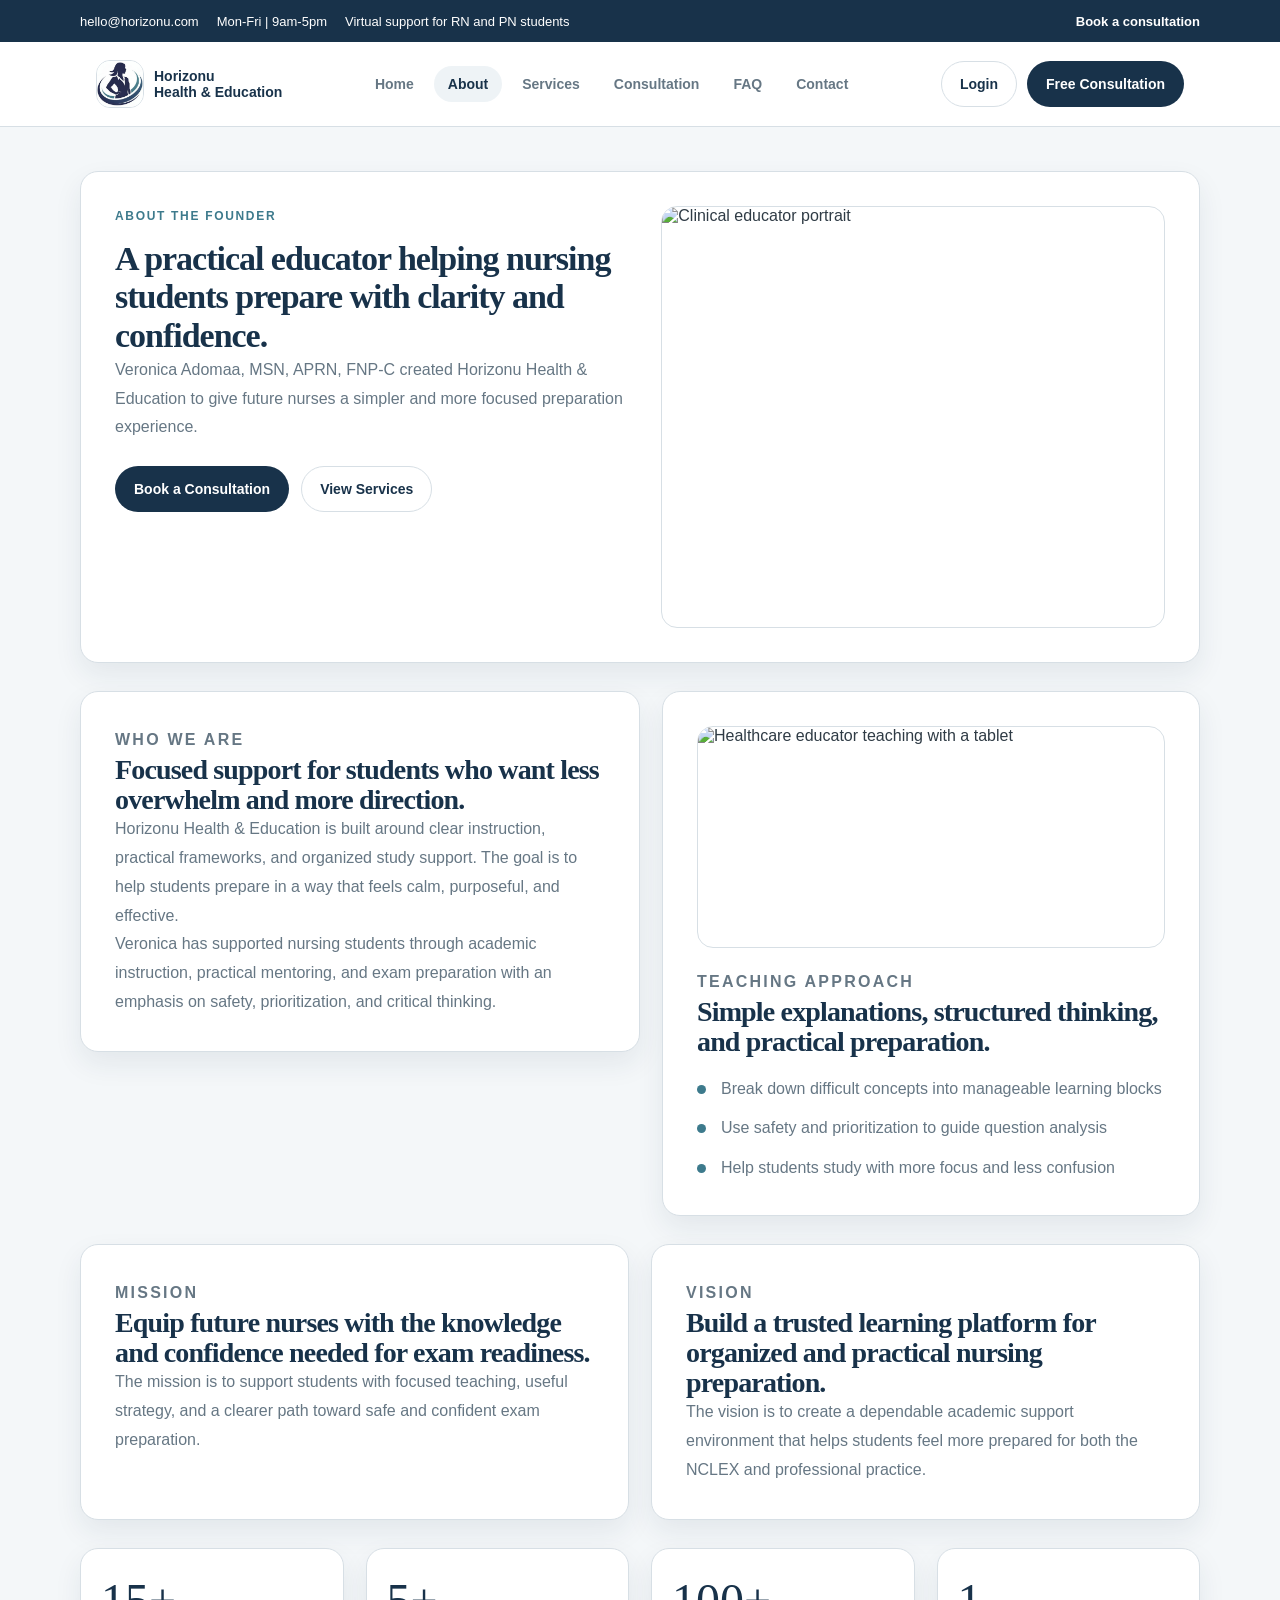
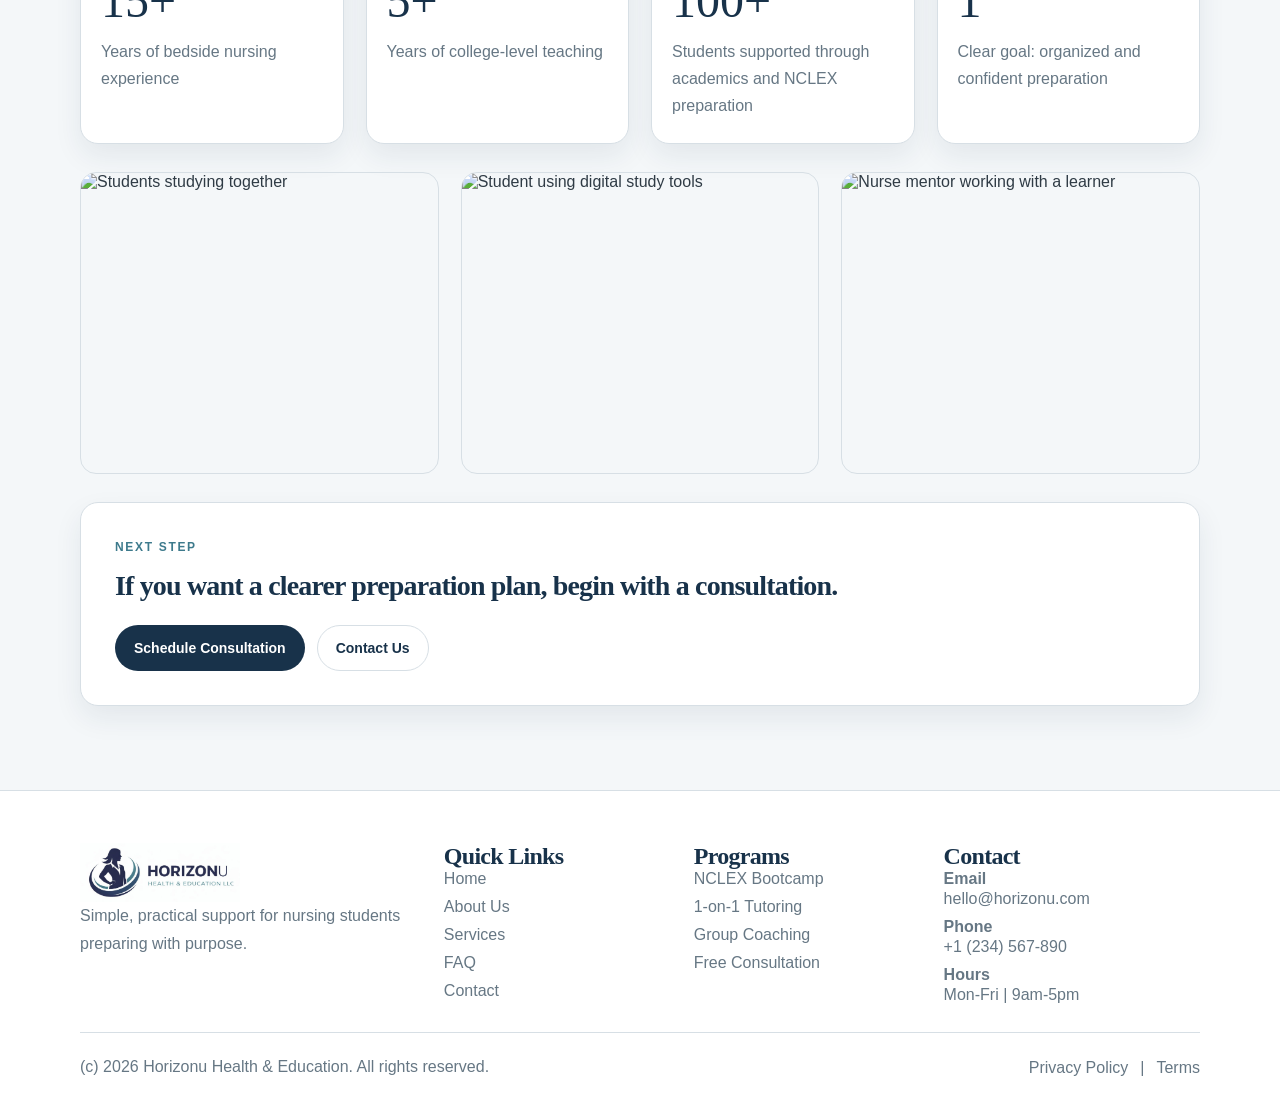
==== commit bfb82384: "first upload" ====
--- a/pages/about.html
+++ b/pages/about.html
@@ -1,6 +1,5 @@
 <!doctype html>
 <html lang="en">
-
 <head>
   <meta charset="UTF-8" />
   <meta name="viewport" content="width=device-width, initial-scale=1.0" />
@@ -9,22 +8,25 @@
   <link rel="stylesheet" href="./page-base.css" />
   <link rel="stylesheet" href="./about.css" />
 </head>
-
 <body class="inner-page about-page">
+  <div class="topbar">
+    <div class="topbar-inner">
+      <div class="topbar-meta">
+        <span>hello@horizonu.com</span>
+        <span>Mon-Fri | 9am-5pm</span>
+        <span>Virtual support for RN and PN students</span>
+      </div>
+      <a href="./consultation.html">Book a consultation</a>
+    </div>
+  </div>
   <input id="menu" class="menu-toggle" type="checkbox" />
-
   <div class="header-wrap">
     <header class="header">
       <div class="header-inner">
         <a class="brand" href="../index.html" aria-label="Horizonu Home">
-          <div class="mark" aria-hidden="true">
-            <img src="../images/single_logo.jpg" alt="" class="logo-img" />
-          </div>
-          <div class="brand-title">
-            <strong>Horizonu <br /> Health &amp; Education</strong>
-          </div>
+          <div class="mark" aria-hidden="true"><img src="../images/single_logo.jpg" alt="" class="logo-img" /></div>
+          <div class="brand-title"><strong>Horizonu <br /> Health &amp; Education</strong></div>
         </a>
-
         <nav class="nav" aria-label="Primary">
           <a href="../index.html">Home</a>
           <a href="./about.html" aria-current="page">About</a>
@@ -33,16 +35,11 @@
           <a href="./faq.html">FAQ</a>
           <a href="./contact.html">Contact</a>
         </nav>
-
         <div class="actions">
-          <a class="btn btn-ghost" href="#" aria-label="Student login">Login</a>
+          <a class="btn btn-ghost" href="#">Login</a>
           <a class="btn btn-primary" href="./consultation.html">Free Consultation</a>
         </div>
-
-        <label class="burger" for="menu" aria-label="Open menu">
-          <span></span><span></span><span></span>
-        </label>
-
+        <label class="burger" for="menu" aria-label="Open menu"><span></span><span></span><span></span></label>
         <div class="drop">
           <nav class="nav" aria-label="Mobile Primary">
             <a href="../index.html">Home</a>
@@ -51,9 +48,7 @@
             <a href="./consultation.html">Consultation</a>
             <a href="./faq.html">FAQ</a>
             <a href="./contact.html">Contact</a>
-            <a href="#">Student Portal</a>
           </nav>
-
           <div class="actions">
             <a class="btn btn-ghost" href="#">Login</a>
             <a class="btn btn-primary" href="./consultation.html">Free Consultation</a>
@@ -64,192 +59,87 @@
   </div>
 
   <main class="page-main">
-    <section class="page-hero reveal" aria-labelledby="aboutHeroTitle">
+    <section class="page-hero">
       <div class="page-hero-shell">
         <div class="page-hero-grid">
           <div>
             <p class="hero-kicker">About the Founder</p>
-            <h1 class="hero-title" id="aboutHeroTitle">A modern NCLEX educator with a professor's rigor and a nurse's perspective.</h1>
-            <p class="hero-lede">
-              Veronica Adomaa, MSN, APRN, FNP-C built Horizonu Health &amp; Education to equip future nurses with the
-              knowledge, confidence, and clinical thinking needed to pass NCLEX and enter practice prepared.
-            </p>
-
+            <h1 class="hero-title">A practical educator helping nursing students prepare with clarity and confidence.</h1>
+            <p class="hero-lede">Veronica Adomaa, MSN, APRN, FNP-C created Horizonu Health &amp; Education to give future nurses a simpler and more focused preparation experience.</p>
             <div class="hero-actions">
               <a class="btn btn-primary" href="./consultation.html">Book a Consultation</a>
-              <a class="btn btn-ghost" href="./services.html">View Programs</a>
-            </div>
-
-            <div class="chip-row" aria-label="Founder credentials">
-              <span class="chip">MSN, APRN, FNP-C</span>
-              <span class="chip">5+ years teaching</span>
-              <span class="chip">15 years bedside nursing</span>
-              <span class="chip">NCLEX success strategist</span>
+              <a class="btn btn-ghost" href="./services.html">View Services</a>
             </div>
           </div>
-
-          <aside class="founder-spotlight" aria-label="Founder spotlight">
-            <div class="founder-seal">VA</div>
-            <p class="section-kicker">Veronica Adomaa</p>
-            <h2 class="section-title">Founder | NCLEX Educator | Nursing Professor</h2>
-            <p class="summary-copy">
-              Her teaching style breaks complex concepts into high-yield frameworks that help students think clearly,
-              prioritize safely, and stop second-guessing under pressure.
-            </p>
-
-            <div class="spotlight-lines">
-              <div class="spotlight-line">
-                <strong>Teaching philosophy</strong>
-                <span>Think like a nurse before you answer like a test taker.</span>
-              </div>
-              <div class="spotlight-line">
-                <strong>Core focus</strong>
-                <span>Critical thinking, prioritization, and confidence through structure.</span>
-              </div>
-              <div class="spotlight-line">
-                <strong>Student outcome</strong>
-                <span>Exam-ready nurses prepared for safe and competent practice.</span>
-              </div>
-            </div>
-          </aside>
+          <div class="hero-photo-card">
+            <img src="https://images.unsplash.com/photo-1559839734-2b71ea197ec2?auto=format&fit=crop&w=1200&q=80" alt="Clinical educator portrait" />
+          </div>
         </div>
       </div>
     </section>
 
-    <section class="panel-section reveal" aria-labelledby="storyTitle">
+    <section class="panel-section">
       <div class="split-layout">
-        <article class="surface-card copy-stack">
-          <div class="section-head">
-            <p class="section-kicker">Who We Are</p>
-            <h2 class="section-title" id="storyTitle">Built to turn overwhelmed students into calm, exam-ready professionals.</h2>
+        <article class="surface-card">
+          <p class="section-kicker">Who We Are</p>
+          <h2 class="section-title">Focused support for students who want less overwhelm and more direction.</h2>
+          <p>Horizonu Health &amp; Education is built around clear instruction, practical frameworks, and organized study support. The goal is to help students prepare in a way that feels calm, purposeful, and effective.</p>
+          <p>Veronica has supported nursing students through academic instruction, practical mentoring, and exam preparation with an emphasis on safety, prioritization, and critical thinking.</p>
+        </article>
+        <article class="surface-card">
+          <div class="image-frame page-inline-image">
+            <img src="https://images.unsplash.com/photo-1576091160399-112ba8d25d1d?auto=format&fit=crop&w=1200&q=80" alt="Healthcare educator teaching with a tablet" />
           </div>
-
-          <p>
-            Horizonu Health &amp; Education exists to bridge the gap between nursing education and real-world clinical
-            judgment. The platform was shaped around the exact problems many students face: information overload, weak
-            strategy, and inconsistent confidence.
-          </p>
-          <p>
-            Veronica has mentored hundreds of students through nursing coursework, NCLEX preparation, and readiness
-            coaching. Her approach combines structured digital learning, high-impact instruction, and practical
-            prioritization tools rooted in the NCSBN framework, ABCs, Maslow, and safety standards.
-          </p>
-          <p>
-            The result is not just stronger scores. It is a stronger way of thinking that prepares students to walk
-            into the exam and into practice with clarity.
-          </p>
-        </article>
-
-        <aside class="glass-card">
-          <p class="section-kicker">Teaching Philosophy</p>
-          <h2 class="section-title">How Veronica helps students learn faster and retain more.</h2>
+          <p class="section-kicker">Teaching Approach</p>
+          <h2 class="section-title">Simple explanations, structured thinking, and practical preparation.</h2>
           <ul class="check-list">
-            <li>Break down complex concepts into simple, memorable clinical anchors.</li>
-            <li>Teach question dissection before memorization so students stop guessing.</li>
-            <li>Build confidence through repetition, rationales, and clear frameworks.</li>
-            <li>Use prioritization models that hold up under timed exam pressure.</li>
+            <li>Break down difficult concepts into manageable learning blocks</li>
+            <li>Use safety and prioritization to guide question analysis</li>
+            <li>Help students study with more focus and less confusion</li>
           </ul>
-        </aside>
-      </div>
-    </section>
-
-    <section class="panel-section reveal" aria-labelledby="missionTitle">
-      <div class="section-head">
-        <p class="section-kicker">Mission and Vision</p>
-        <h2 class="section-title" id="missionTitle">An academic brand with an empowering clinical point of view.</h2>
-        <p class="section-lede">
-          Every part of the program is designed to move students from uncertainty to safe, competent decision-making.
-        </p>
-      </div>
-
-      <div class="two-up mission-grid">
-        <article class="surface-card mission-card">
-          <p class="section-kicker">Mission</p>
-          <h3>Equip future nurses with confidence, critical thinking, and NCLEX success.</h3>
-          <p>
-            Horizonu Health &amp; Education equips future nurses with the knowledge, critical thinking skills, and
-            confidence needed to pass the NCLEX and enter the profession as safe, competent, and empowered healthcare
-            leaders.
-          </p>
-        </article>
-
-        <article class="surface-card mission-card">
-          <p class="section-kicker">Vision</p>
-          <h3>Build a global community of prepared, clinically sound nurses.</h3>
-          <p>
-            The long-term goal is to become a premier digital NCLEX academy recognized for developing confident nurses
-            who lead with excellence, integrity, and compassion.
-          </p>
         </article>
       </div>
     </section>
 
-    <section class="panel-section reveal" aria-labelledby="frameworkTitle">
-      <div class="section-head">
-        <p class="section-kicker">Signature Framework</p>
-        <h2 class="section-title" id="frameworkTitle">Four principles that shape every lesson, session, and strategy call.</h2>
-      </div>
-
-      <div class="four-up framework-grid">
-        <article class="surface-card framework-card">
-          <span class="step-number">01</span>
-          <h3>Clarify the concept</h3>
-          <p>Complex topics are simplified into high-yield patterns students can recall under stress.</p>
+    <section class="panel-section">
+      <div class="two-up">
+        <article class="surface-card">
+          <p class="section-kicker">Mission</p>
+          <h2 class="section-title">Equip future nurses with the knowledge and confidence needed for exam readiness.</h2>
+          <p>The mission is to support students with focused teaching, useful strategy, and a clearer path toward safe and confident exam preparation.</p>
         </article>
-        <article class="surface-card framework-card">
-          <span class="step-number">02</span>
-          <h3>Think like a nurse</h3>
-          <p>Students learn how to reason through safety, delegation, and prioritization instead of memorizing blindly.</p>
-        </article>
-        <article class="surface-card framework-card">
-          <span class="step-number">03</span>
-          <h3>Practice with rationales</h3>
-          <p>Questions are used to sharpen judgment, reveal weak areas, and strengthen retention through explanation.</p>
-        </article>
-        <article class="surface-card framework-card">
-          <span class="step-number">04</span>
-          <h3>Build confident readiness</h3>
-          <p>Students leave with a repeatable exam plan and a stronger sense of clinical competence.</p>
+        <article class="surface-card">
+          <p class="section-kicker">Vision</p>
+          <h2 class="section-title">Build a trusted learning platform for organized and practical nursing preparation.</h2>
+          <p>The vision is to create a dependable academic support environment that helps students feel more prepared for both the NCLEX and professional practice.</p>
         </article>
       </div>
     </section>
 
-    <section class="panel-section reveal" aria-labelledby="metricsTitle">
-      <div class="section-head">
-        <p class="section-kicker">At a Glance</p>
-        <h2 class="section-title" id="metricsTitle">Experience that blends instruction, bedside practice, and student mentorship.</h2>
-      </div>
-
+    <section class="panel-section">
       <div class="metric-grid">
-        <article class="metric-card">
-          <span class="metric-value" data-count="15">0</span>
-          <p class="metric-label">Years of bedside nursing experience</p>
-        </article>
-        <article class="metric-card">
-          <span class="metric-value" data-count="5">0</span>
-          <p class="metric-label">College-level teaching years and counting</p>
-        </article>
-        <article class="metric-card">
-          <span class="metric-value" data-count="100">0</span>
-          <p class="metric-label">Students mentored across coursework and NCLEX prep</p>
-        </article>
-        <article class="metric-card">
-          <span class="metric-value" data-count="1">0</span>
-          <p class="metric-label">Clear mission: first-attempt confidence and readiness</p>
-        </article>
+        <article class="metric-card"><span class="metric-value">15+</span><p class="metric-label">Years of bedside nursing experience</p></article>
+        <article class="metric-card"><span class="metric-value">5+</span><p class="metric-label">Years of college-level teaching</p></article>
+        <article class="metric-card"><span class="metric-value">100+</span><p class="metric-label">Students supported through academics and NCLEX preparation</p></article>
+        <article class="metric-card"><span class="metric-value">1</span><p class="metric-label">Clear goal: organized and confident preparation</p></article>
       </div>
     </section>
 
-    <section class="cta-section reveal">
+    <section class="panel-section">
+      <div class="three-up">
+        <div class="image-frame"><img src="https://images.unsplash.com/photo-1526256262350-7da7584cf5eb?auto=format&fit=crop&w=900&q=80" alt="Students studying together" /></div>
+        <div class="image-frame"><img src="https://images.unsplash.com/photo-1576091160550-2173dba999ef?auto=format&fit=crop&w=900&q=80" alt="Student using digital study tools" /></div>
+        <div class="image-frame"><img src="https://images.unsplash.com/photo-1584515933487-779824d29309?auto=format&fit=crop&w=900&q=80" alt="Nurse mentor working with a learner" /></div>
+      </div>
+    </section>
+
+    <section class="cta-section">
       <div class="cta-band">
         <p class="section-kicker">Next Step</p>
-        <h2 class="section-title">Meet the educator, then build the plan that fits your NCLEX timeline.</h2>
-        <p class="section-lede">
-          Start with a consultation if you want targeted guidance on weak areas, study structure, or the best program fit.
-        </p>
+        <h2 class="section-title">If you want a clearer preparation plan, begin with a consultation.</h2>
         <div class="hero-actions">
           <a class="btn btn-primary" href="./consultation.html">Schedule Consultation</a>
-          <a class="btn btn-ghost" href="./contact.html">Send a Message</a>
+          <a class="btn btn-ghost" href="./contact.html">Contact Us</a>
         </div>
       </div>
     </section>
@@ -259,15 +149,9 @@
     <div class="footer-inner">
       <div class="footer-top">
         <div class="footer-col footer-brand">
-          <a class="footer-logo" href="../index.html" aria-label="Horizonu Home">
-            <img src="../images/logo.jpg" alt="Horizonu" />
-          </a>
-          <p class="footer-text">
-            Horizonu Health &amp; Education is a modern NCLEX review and nursing tutoring platform built to strengthen
-            clinical judgment, boost confidence, and help students prepare with clarity.
-          </p>
+          <a class="footer-logo" href="../index.html" aria-label="Horizonu Home"><img src="../images/logo.jpg" alt="Horizonu" /></a>
+          <p class="footer-text">Simple, practical support for nursing students preparing with purpose.</p>
         </div>
-
         <div class="footer-col">
           <h3 class="footer-title">Quick Links</h3>
           <ul class="footer-links">
@@ -278,7 +162,6 @@
             <li><a href="./contact.html">Contact</a></li>
           </ul>
         </div>
-
         <div class="footer-col">
           <h3 class="footer-title">Programs</h3>
           <ul class="footer-links">
@@ -288,38 +171,21 @@
             <li><a href="./consultation.html">Free Consultation</a></li>
           </ul>
         </div>
-
         <div class="footer-col">
           <h3 class="footer-title">Contact</h3>
           <ul class="footer-contact">
-            <li>
-              <span class="contact-label">Email</span>
-              <a href="mailto:hello@horizonu.com">hello@horizonu.com</a>
-            </li>
-            <li>
-              <span class="contact-label">Phone</span>
-              <a href="tel:+1234567890">+1 (234) 567-890</a>
-            </li>
-            <li>
-              <span class="contact-label">Hours</span>
-              <span>Mon-Fri | 9am-5pm</span>
-            </li>
+            <li><span class="contact-label">Email</span><a href="mailto:hello@horizonu.com">hello@horizonu.com</a></li>
+            <li><span class="contact-label">Phone</span><a href="tel:+1234567890">+1 (234) 567-890</a></li>
+            <li><span class="contact-label">Hours</span><span>Mon-Fri | 9am-5pm</span></li>
           </ul>
         </div>
       </div>
-
       <div class="footer-bottom">
         <p class="footer-copy">(c) <span id="year"></span> Horizonu Health &amp; Education. All rights reserved.</p>
-        <div class="footer-legal">
-          <a href="#">Privacy Policy</a>
-          <span class="dot">|</span>
-          <a href="#">Terms</a>
-        </div>
+        <div class="footer-legal"><a href="#">Privacy Policy</a><span>|</span><a href="#">Terms</a></div>
       </div>
     </div>
   </footer>
-
   <script src="./about.js" defer></script>
 </body>
-
 </html>
--- a/styles.css
+++ b/styles.css
@@ -1,2166 +1,1026 @@
-/* =========================
-   HOME BANNER (reduced height)
-   ========================= */
-
-.home-banner {
-  position: relative;
-  width: 100%;
-  min-height: 68vh; /* was 92vh */
-  display: flex;
-  align-items: flex-start; /* content at top */
-  padding: 96px var(--padX) 44px; /* reduced */
-  overflow: hidden;
-}
-
-@media (max-width: 980px) {
-  .home-banner {
-    min-height: 62vh;
-    padding-top: 86px;
-  }
-}
-
-@media (max-width: 520px) {
-  .home-banner {
-    min-height: 58vh;
-    padding-top: 76px;
-    padding-bottom: 36px;
-  }
-}
-
-/* Background image */
-.home-banner-bg {
-  position: absolute;
-  inset: 0;
-  background-image: url("https://nursing.uworld.com/wp-content/uploads/2023/12/NUR_Blog_Surviving-Clinicals_Photo-1024x536.webp");
-  background-size: cover;
-  background-position: center;
-  background-repeat: no-repeat;
-  transform: scale(1.02);
-  z-index: 0;
-  will-change: transform; /* helps smooth parallax */
-}
-
-/* Overlay */
-.home-banner::before {
-  content: "";
-  position: absolute;
-  inset: 0;
-  background: rgba(0, 0, 0, 0.603);
-  z-index: 1;
-}
-
-.home-banner-content {
-  position: relative;
-  z-index: 2;
-  max-width: var(--max);
-  margin: 0 auto;
-  width: 100%;
-}
-
-.banner-top {
-  max-width: 680px;
-  color: #ffffff;
-}
-
-.banner-kicker {
-  font-size: 13px;
-  font-weight: 900;
-  letter-spacing: 0.12em;
-  text-transform: uppercase;
-  opacity: 0.85;
-}
-
-.banner-title {
-  margin: 14px 0 0;
-  font-size: clamp(34px, 4.8vw, 58px);
-  line-height: 1.05;
-  letter-spacing: -0.04em;
-  font-weight: 900;
-}
-
-.banner-subtitle {
-  margin: 16px 0 0;
-  font-size: 16.5px;
-  line-height: 1.7;
-  opacity: 0.9;
-}
-
-.banner-actions {
-  margin-top: 22px;
-  display: flex;
-  gap: 12px;
-  flex-wrap: wrap;
-}
-
-.banner-ghost {
-  background: rgba(255, 255, 255, 0.18);
-  border: 1px solid rgba(255, 255, 255, 0.4);
-  color: #ffffff;
-}
-.banner-ghost:hover {
-  background: rgba(255, 255, 255, 0.28);
-}
-
-/* Mobile: stack CTAs */
-@media (max-width: 520px) {
-  .banner-actions {
-    flex-direction: column;
-  }
-  .banner-actions .btn {
-    width: 100%;
-    justify-content: center;
-  }
-}
-
-/* =========================
-   ANIMATIONS (JS triggers)
-   ========================= */
-.banner-anim {
-  opacity: 0;
-  transform: translateY(14px);
-  transition:
-    opacity 700ms ease,
-    transform 700ms ease;
-  will-change: opacity, transform;
-}
-
-.banner-anim.is-in {
-  opacity: 1;
-  transform: translateY(0);
-}
-
-.banner-anim.delay-1 {
-  transition-delay: 90ms;
-}
-.banner-anim.delay-2 {
-  transition-delay: 180ms;
-}
-.banner-anim.delay-3 {
-  transition-delay: 270ms;
-}
-
-/* subtle background zoom-in */
-.home-banner-bg.bg-in {
-  transition: transform 1400ms ease;
-  transform: scale(1.08);
-}
-
-/* Respect reduced motion */
-@media (prefers-reduced-motion: reduce) {
-  .banner-anim,
-  .home-banner-bg.bg-in {
-    transition: none !important;
-    transform: none !important;
-    opacity: 1 !important;
-  }
-}
-
-/* ============================ */
-/* HEADER */
-/* =========================== */
-
 :root {
-  --ink: #0b1220;
-  --muted: rgba(11, 18, 32, 0.7);
-
-  --navy: #0b1f3b;
-  --teal: #0ea5a4;
-
-  --shadow: 0 20px 60px rgba(11, 18, 32, 0.12);
-  --shadow2: 0 12px 28px rgba(11, 18, 32, 0.12);
-
-  --radius2: 26px;
-  --max: 1180px;
-
-  --stickyTop: clamp(8px, 2.2vw, 14px);
-  --padX: clamp(12px, 2.2vw, 16px);
+  --navy: #18324a;
+  --ink: #2f3b45;
+  --muted: #667784;
+  --line: #d7dfe5;
+  --surface: #ffffff;
+  --soft: #f4f7f9;
+  --accent: #3d7a8c;
+  --max: 1120px;
+  --shadow: 0 12px 28px rgba(24, 50, 74, 0.08);
+  --shadow-hover: 0 18px 38px rgba(24, 50, 74, 0.12);
+  --radius: 18px;
+  --ease-standard: cubic-bezier(0.22, 1, 0.36, 1);
+  --transition-fast: 180ms var(--ease-standard);
+  --transition-smooth: 320ms var(--ease-standard);
 }
 
 * {
   box-sizing: border-box;
 }
 
-html,
-body {
-  height: 100%;
+html {
+  scroll-behavior: smooth;
 }
 
 body {
   margin: 0;
-  font-family:
-    ui-sans-serif,
-    system-ui,
-    -apple-system,
-    Segoe UI,
-    Roboto,
-    Helvetica,
-    Arial,
-    "Apple Color Emoji",
-    "Segoe UI Emoji";
   color: var(--ink);
-  background: #fff;
+  background: var(--soft);
+  font-family: "Segoe UI", Tahoma, sans-serif;
+}
+
+img {
+  display: block;
+  max-width: 100%;
 }
 
 a {
   color: inherit;
   text-decoration: none;
+  transition:
+    color var(--transition-fast),
+    background-color var(--transition-fast),
+    border-color var(--transition-fast),
+    opacity var(--transition-fast);
+}
+
+button,
+summary,
+input,
+select,
+textarea {
+  transition:
+    color var(--transition-fast),
+    background-color var(--transition-fast),
+    border-color var(--transition-fast),
+    box-shadow var(--transition-smooth),
+    transform var(--transition-smooth);
+}
+
+.container {
+  width: min(var(--max), calc(100% - 32px));
+  margin: 0 auto;
+}
+
+.topbar {
+  background: var(--navy);
+  color: #ffffff;
+  font-size: 13px;
+}
+
+.topbar-inner {
+  width: min(var(--max), calc(100% - 32px));
+  min-height: 42px;
+  margin: 0 auto;
+  display: flex;
+  align-items: center;
+  justify-content: space-between;
+  gap: 16px;
+}
+
+.topbar-meta {
+  display: flex;
+  flex-wrap: wrap;
+  gap: 18px;
+}
+
+.topbar a {
+  font-weight: 700;
+}
+
+.menu-toggle {
+  display: none;
 }
 
 .header-wrap {
   position: sticky;
-  top: var(--stickyTop);
-  z-index: 50;
-  padding: 0 var(--padX);
+  top: 0;
+  z-index: 40;
+  background: rgba(255, 255, 255, 0.96);
+  border-bottom: 1px solid var(--line);
 }
 
 .header {
   max-width: var(--max);
   margin: 0 auto;
-  position: relative;
-  border-radius: var(--radius2);
-  box-shadow: var(--shadow);
-  overflow: clip;
-  border: 1px solid rgba(255, 255, 255, 0.7);
-  background: linear-gradient(
-    180deg,
-    rgba(255, 255, 255, 0.72),
-    rgba(255, 255, 255, 0.42)
-  );
-  backdrop-filter: blur(14px);
-  -webkit-backdrop-filter: blur(14px);
-}
-
-.header::before {
-  content: "";
-  position: absolute;
-  inset: -40%;
-  background: conic-gradient(
-    from 120deg at 50% 50%,
-    rgba(14, 165, 164, 0.25),
-    rgba(11, 31, 59, 0.18),
-    rgba(14, 165, 164, 0.22)
-  );
-  filter: blur(40px);
-  opacity: 0.75;
-  animation: spin 16s linear infinite;
-  pointer-events: none;
-}
-
-.header::after {
-  content: "";
-  position: absolute;
-  inset: 0;
-  background-image:
-    radial-gradient(rgba(11, 18, 32, 0.055) 1px, transparent 1px),
-    radial-gradient(rgba(11, 18, 32, 0.04) 1px, transparent 1px);
-  background-position:
-    0 0,
-    8px 8px;
-  background-size: 16px 16px;
-  opacity: 0.45;
-  pointer-events: none;
-  mask-image: linear-gradient(180deg, rgba(0, 0, 0, 0.9), transparent 85%);
-}
-
-@keyframes spin {
-  to {
-    transform: rotate(360deg);
-  }
 }
 
 .header-inner {
-  position: relative;
-  z-index: 1;
   display: grid;
-  grid-template-columns: 1.25fr auto 1fr;
+  grid-template-columns: auto 1fr auto;
   align-items: center;
-  gap: 8px;
-  padding: 8px;
-}
-
-/* Brand */
+  gap: 20px;
+  min-height: 84px;
+  padding: 0 16px;
+}
+
 .brand {
   display: flex;
   align-items: center;
-  gap: 6px;
-  min-height: 44px;
-  /* min-width: 240px; */
+  gap: 10px;
+  transition: transform var(--transition-smooth);
 }
 
 .mark {
-  width: 44px;
-  height: 44px;
-  border-radius: 16px;
-  position: relative;
-  background:
-    radial-gradient(
-      12px 12px at 30% 30%,
-      rgba(255, 255, 255, 0.9),
-      transparent 60%
-    ),
-    linear-gradient(135deg, rgba(11, 31, 59, 0.95), rgba(14, 165, 164, 0.9));
-  box-shadow: 0 14px 30px rgba(11, 31, 59, 0.18);
+  width: 48px;
+  height: 48px;
+  border-radius: 14px;
   overflow: hidden;
-  border: 1px solid rgba(255, 255, 255, 0.65);
-  flex: 0 0 auto;
-}
-
-.mark svg {
-  position: absolute;
-  inset: 0;
+  border: 1px solid var(--line);
+  background: #ffffff;
+}
+
+.logo-img {
   width: 100%;
   height: 100%;
-  filter: drop-shadow(0 10px 16px rgba(0, 0, 0, 0.18));
-  opacity: 0.92;
-}
-
-.brand-title {
-  display: flex;
-  flex-direction: column;
-  line-height: 1.1;
-  min-width: 0;
+  object-fit: cover;
 }
 
 .brand-title strong {
+  display: block;
+  color: var(--navy);
   font-size: 14px;
-  letter-spacing: 0.2px;
-  white-space: nowrap;
-  overflow: hidden;
-  text-overflow: ellipsis;
-}
-
-.brand-title span {
-  font-size: 12px;
+  line-height: 1.15;
+}
+
+.nav {
+  display: flex;
+  justify-content: center;
+  gap: 6px;
+}
+
+.nav a {
+  padding: 10px 14px;
+  border-radius: 999px;
   color: var(--muted);
-  white-space: nowrap;
-  overflow: hidden;
-  text-overflow: ellipsis;
-}
-
-/* Nav rail */
-.nav {
-  display: flex;
-  gap: 6px;
-  padding: 4px;
-  border-radius: 999px;
-  border: 1px solid rgba(255, 255, 255, 0.6);
-  background: linear-gradient(
-    180deg,
-    rgba(255, 255, 255, 0.66),
-    rgba(255, 255, 255, 0.32)
-  );
-  box-shadow: var(--shadow2);
-  max-width: 100%;
-}
-
-.nav a {
-  font-size: 13px;
-  font-weight: 600;
-  padding: 10px 12px;
-  border-radius: 999px;
-  color: rgba(11, 18, 32, 0.78);
+  font-size: 14px;
+  font-weight: 700;
   transition:
-    transform 0.18s ease,
-    background 0.18s ease,
-    color 0.18s ease;
-  outline: none;
-  white-space: nowrap;
+    color var(--transition-fast),
+    background-color var(--transition-fast),
+    transform var(--transition-smooth);
 }
 
 .nav a:hover,
-.nav a:focus-visible {
-  background: rgba(14, 165, 164, 0.12);
-  color: rgba(11, 18, 32, 0.95);
-  transform: translateY(-1px);
-}
-
+.nav a:focus-visible,
 .nav a[aria-current="page"] {
-  background: linear-gradient(
-    135deg,
-    rgba(11, 31, 59, 0.9),
-    rgba(14, 165, 164, 0.85)
-  );
-  color: rgba(255, 255, 255, 0.92);
-  box-shadow: 0 10px 18px rgba(11, 31, 59, 0.18);
-}
-
-/* Actions */
+  background: #eef3f6;
+  color: var(--navy);
+}
+
 .actions {
   display: flex;
-  justify-content: flex-end;
   align-items: center;
   gap: 10px;
-  /* min-width: 220px; */
 }
 
 .btn {
   display: inline-flex;
   align-items: center;
   justify-content: center;
-  gap: 10px;
-  padding: 11px 14px;
-  border-radius: 14px;
-  font-weight: 700;
-  font-size: 13px;
-  border: 1px solid rgba(11, 18, 32, 0.12);
+  min-height: 46px;
+  padding: 0 18px;
+  border-radius: 999px;
+  border: 1px solid transparent;
+  font-size: 14px;
+  font-weight: 800;
   transition:
-    transform 0.18s ease,
-    box-shadow 0.18s ease,
-    background 0.18s ease;
-  box-shadow: 0 12px 26px rgba(11, 18, 32, 0.12);
-  outline: none;
-  white-space: nowrap;
-  min-height: 44px;
-}
-
-.btn:hover,
-.btn:focus-visible {
-  transform: translateY(-1px);
-  box-shadow: 0 18px 36px rgba(11, 18, 32, 0.16);
+    color var(--transition-fast),
+    background-color var(--transition-fast),
+    border-color var(--transition-fast),
+    box-shadow var(--transition-smooth),
+    transform var(--transition-smooth);
+}
+
+.btn-primary {
+  background: var(--navy);
+  color: #ffffff;
 }
 
 .btn-ghost {
-  background: rgba(255, 255, 255, 0.45);
-}
-
-.btn-primary {
-  color: rgba(255, 255, 255, 0.95);
-  border-color: rgba(255, 255, 255, 0.28);
-  background:
-    radial-gradient(
-      18px 18px at 20% 20%,
-      rgba(255, 255, 255, 0.35),
-      transparent 55%
-    ),
-    linear-gradient(135deg, rgba(11, 31, 59, 0.98), rgba(14, 165, 164, 0.9));
-}
-
-.icon {
-  width: 18px;
-  height: 18px;
-  display: inline-block;
-}
-
-/* Mobile menu */
-.menu-toggle {
-  display: none;
+  border-color: var(--line);
+  background: #ffffff;
+  color: var(--navy);
 }
 
 .burger {
   display: none;
   width: 44px;
   height: 44px;
-  border-radius: 16px;
-  border: 1px solid rgba(11, 18, 32, 0.12);
-  background: rgba(255, 255, 255, 0.5);
-  box-shadow: 0 10px 22px rgba(11, 18, 32, 0.1);
   position: relative;
+  border-radius: 12px;
+  border: 1px solid var(--line);
+  background: #ffffff;
   cursor: pointer;
-  -webkit-tap-highlight-color: transparent;
+  transition:
+    border-color var(--transition-fast),
+    box-shadow var(--transition-smooth),
+    transform var(--transition-smooth);
 }
 
 .burger span {
   position: absolute;
-  left: 12px;
-  right: 12px;
+  left: 11px;
+  right: 11px;
   height: 2px;
-  border-radius: 999px;
-  background: rgba(11, 18, 32, 0.75);
+  background: var(--navy);
   transition:
-    transform 0.2s ease,
-    top 0.2s ease,
-    opacity 0.2s ease;
-}
+    transform var(--transition-smooth),
+    opacity var(--transition-fast),
+    background-color var(--transition-fast);
+}
+
 .burger span:nth-child(1) {
-  top: 15px;
-}
+  top: 14px;
+}
+
 .burger span:nth-child(2) {
   top: 21px;
 }
+
 .burger span:nth-child(3) {
-  top: 27px;
+  top: 28px;
 }
 
 .drop {
   display: none;
   grid-column: 1 / -1;
-  border-top: 1px solid rgba(255, 255, 255, 0.55);
-  padding: 12px 6px 8px;
-  margin-top: 6px;
+  padding: 0 16px 16px;
 }
 
 .drop .nav {
-  width: 100%;
+  flex-wrap: wrap;
   justify-content: flex-start;
+}
+
+.drop .actions {
+  margin-top: 12px;
   flex-wrap: wrap;
 }
 
-.drop .actions {
-  /* min-width: unset; */
-  justify-content: flex-start;
-  flex-wrap: wrap;
-  margin-top: 10px;
-}
-
-.menu-toggle:checked ~ .header-wrap .header .drop {
+.menu-toggle:checked ~ .header-wrap .drop {
   display: block;
 }
 
-.menu-toggle:checked ~ .header-wrap .header .burger span:nth-child(1) {
-  top: 21px;
-  transform: rotate(45deg);
-}
-.menu-toggle:checked ~ .header-wrap .header .burger span:nth-child(2) {
-  opacity: 0;
-}
-.menu-toggle:checked ~ .header-wrap .header .burger span:nth-child(3) {
-  top: 21px;
-  transform: rotate(-45deg);
-}
-
-/* Responsive */
-@media (max-width: 980px) {
-  .header-inner {
-    grid-template-columns: 1fr auto;
-    /* gap: 10px; */
-    padding: 8px;
-  }
-  .nav,
-  .actions {
-    display: none;
-  }
-  .burger {
-    display: inline-block;
-    justify-self: end;
-  }
-}
-
-.logo-img {
-  width: 100%;
-  display: block;
-  object-fit: contain; /* keeps logo proportions */
-  filter: drop-shadow(0 10px 16px rgba(0, 0, 0, 0.18));
-}
-@media (max-width: 520px) {
-  .header {
-    border-radius: 20px;
-  }
-  .brand-title strong {
-    font-size: 13px;
-  }
-  .brand-title span {
-    font-size: 11px;
-  }
-  .mark {
-    width: 42px;
-    height: 42px;
-    border-radius: 15px;
-  }
-  .drop .btn {
-    width: 100%;
-    justify-content: center;
-  }
-}
-
-@media (prefers-reduced-motion: reduce) {
-  .header::before {
-    animation: none;
-  }
-  .nav a,
-  .btn {
-    transition: none;
-  }
-}
-
-/* =========================
-   ABOUT PREVIEW HOME SECTION
-   ========================= */
-.about-preview {
-  padding: 26px var(--padX) 70px;
-}
-
-.about-preview-inner {
-  max-width: var(--max);
-  margin: 0 auto;
-  display: grid;
-  grid-template-columns: 1.05fr 0.95fr;
-  gap: clamp(18px, 3vw, 44px);
-  align-items: center;
-}
-
-.about-preview-kicker {
-  margin: 0;
-  font-size: 12px;
-  font-weight: 900;
-  letter-spacing: 0.12em;
-  text-transform: uppercase;
-  color: rgba(11, 18, 32, 0.58);
-}
-
-.about-preview-title {
-  margin: 12px 0 0;
-  font-size: clamp(26px, 3.2vw, 40px);
-  letter-spacing: -0.03em;
-  line-height: 1.12;
-  color: rgba(11, 31, 59, 0.98);
-}
-
-.about-preview-title span {
-  display: inline-block;
-  background: linear-gradient(
-    135deg,
-    rgba(11, 31, 59, 0.98),
-    rgba(14, 165, 164, 0.92)
-  );
-  -webkit-background-clip: text;
-  background-clip: text;
-  color: transparent;
-}
-
-.about-preview-text {
-  margin: 14px 0 0;
-  max-width: 70ch;
-  font-size: 16px;
-  line-height: 1.75;
-  color: rgba(11, 18, 32, 0.72);
-}
-
-.about-preview-actions {
-  margin-top: 18px;
-  display: flex;
-  flex-wrap: wrap;
-  gap: 10px;
-}
-
-/* Right card */
-.about-preview-card {
-  position: relative;
-  border-radius: 26px;
-  overflow: hidden;
-  border: 1px solid rgba(11, 18, 32, 0.1);
-  background: linear-gradient(
-    180deg,
-    rgba(255, 255, 255, 0.7),
-    rgba(255, 255, 255, 0.44)
-  );
-  box-shadow: 0 28px 70px rgba(11, 18, 32, 0.14);
-  backdrop-filter: blur(14px);
-  -webkit-backdrop-filter: blur(14px);
-  padding: 16px;
-}
-
-.about-preview-card::before {
-  content: "";
-  position: absolute;
-  inset: -20%;
-  background:
-    radial-gradient(
-      circle at 20% 10%,
-      rgba(14, 165, 164, 0.18),
-      transparent 55%
-    ),
-    radial-gradient(circle at 80% 30%, rgba(11, 31, 59, 0.14), transparent 60%);
-  filter: blur(26px);
-  opacity: 0.9;
-  pointer-events: none;
-}
-
-.about-card-header,
-.about-card-list {
-  position: relative;
-  z-index: 1;
-}
-
-.about-card-pill {
-  display: inline-flex;
-  align-items: center;
-  padding: 7px 10px;
-  border-radius: 999px;
-  font-size: 11px;
-  font-weight: 900;
-  letter-spacing: 0.04em;
-  text-transform: uppercase;
-  color: rgba(11, 18, 32, 0.72);
-  background: rgba(14, 165, 164, 0.12);
-  border: 1px solid rgba(11, 18, 32, 0.1);
-}
-
-.about-card-title {
-  margin-top: 8px;
-  font-size: 16px;
-  font-weight: 900;
-  color: rgba(11, 31, 59, 0.95);
-}
-
-.about-card-list {
-  margin-top: 14px;
-  display: grid;
-  gap: 12px;
-}
-
-.about-card-item {
-  display: grid;
-  grid-template-columns: 12px 1fr;
-  gap: 12px;
-  align-items: start;
-  padding: 12px;
-  border-radius: 18px;
-  border: 1px solid rgba(11, 18, 32, 0.1);
-  background: rgba(255, 255, 255, 0.62);
-  box-shadow: 0 18px 40px rgba(11, 18, 32, 0.08);
-}
-
-.about-ico {
-  width: 10px;
-  height: 10px;
-  border-radius: 999px;
-  margin-top: 5px;
-  background: linear-gradient(
-    135deg,
-    rgba(11, 31, 59, 0.95),
-    rgba(14, 165, 164, 0.9)
-  );
-  box-shadow: 0 0 0 4px rgba(14, 165, 164, 0.12);
-}
-
-.about-card-item strong {
-  display: block;
-  font-size: 13px;
-  font-weight: 900;
-  color: rgba(11, 31, 59, 0.92);
-}
-
-.about-card-item p {
-  margin: 6px 0 0;
-  font-size: 12.5px;
-  line-height: 1.55;
-  color: rgba(11, 18, 32, 0.66);
-  font-weight: 700;
-}
-
-.about-card-note {
-  font-size: 12px;
-  font-weight: 800;
-  color: rgba(11, 18, 32, 0.62);
-}
-
-.about-card-chip {
-  font-size: 12px;
-  font-weight: 900;
-  color: rgba(11, 18, 32, 0.72);
-  padding: 8px 10px;
-  border-radius: 999px;
-  background: rgba(255, 255, 255, 0.62);
-  border: 1px solid rgba(11, 18, 32, 0.1);
-}
-
-/* Responsive */
-@media (max-width: 980px) {
-  .about-preview-inner {
-    grid-template-columns: 1fr;
-  }
-}
-
-@media (max-width: 520px) {
-  .about-preview {
-    padding-bottom: 56px;
-  }
-  .about-preview-text {
-    font-size: 15.5px;
-  }
-}
-
-/* =========================
-   WHY CHOOSE HORIZONU
-   ========================= */
-.why {
-  padding: 22px var(--padX) 74px;
-}
-
-.why-inner {
-  max-width: var(--max);
-  margin: 0 auto;
-}
-
-.why-head {
-  max-width: 780px;
-}
-
-.why-kicker {
-  margin: 0;
-  font-size: 12px;
-  font-weight: 900;
-  letter-spacing: 0.12em;
-  text-transform: uppercase;
-  color: rgba(11, 18, 32, 0.58);
-}
-
-.why-title {
-  margin: 12px 0 0;
-  font-size: clamp(26px, 3.2vw, 40px);
-  letter-spacing: -0.03em;
-  line-height: 1.12;
-  color: rgba(11, 31, 59, 0.98);
-}
-
-.why-subtitle {
-  margin: 12px 0 0;
-  font-size: 16px;
-  line-height: 1.75;
-  color: rgba(11, 18, 32, 0.72);
-}
-
-.why-grid {
-  margin-top: 18px;
-  display: grid;
-  grid-template-columns: repeat(12, 1fr);
-  gap: 12px;
-}
-
-/* cards */
-.why-card {
-  grid-column: span 6;
-  border-radius: 22px;
-  border: 1px solid rgba(11, 18, 32, 0.1);
-  background: linear-gradient(
-    180deg,
-    rgba(255, 255, 255, 0.74),
-    rgba(255, 255, 255, 0.46)
-  );
-  box-shadow: 0 22px 58px rgba(11, 18, 32, 0.1);
-  padding: 16px;
-  position: relative;
-  overflow: hidden;
-}
-
-.why-card::before {
-  content: "";
-  position: absolute;
-  inset: -20%;
-  background:
-    radial-gradient(
-      circle at 25% 15%,
-      rgba(14, 165, 164, 0.16),
-      transparent 55%
-    ),
-    radial-gradient(circle at 70% 30%, rgba(11, 31, 59, 0.1), transparent 60%);
-  filter: blur(26px);
-  opacity: 0.9;
-  pointer-events: none;
-}
-
-.why-card > * {
-  position: relative;
-  z-index: 1;
-}
-
-.why-icon {
-  width: 44px;
-  height: 44px;
-  border-radius: 16px;
-  border: 1px solid rgba(11, 18, 32, 0.1);
-  background: rgba(255, 255, 255, 0.65);
-  box-shadow: 0 16px 38px rgba(11, 18, 32, 0.08);
-  display: grid;
-  place-items: center;
-  margin-bottom: 12px;
-}
-
-.why-icon svg {
-  width: 22px;
-  height: 22px;
-}
-
-.why-card h3 {
-  margin: 0;
-  font-size: 15px;
-  font-weight: 900;
-  color: rgba(11, 31, 59, 0.95);
-}
-
-.why-card p {
-  margin: 8px 0 0;
-  font-size: 13.5px;
-  line-height: 1.65;
-  font-weight: 700;
-  color: rgba(11, 18, 32, 0.68);
-}
-
-/* =========================
-   FACT CHECKER / STATS
-   ========================= */
-.facts {
-  position: relative;
-  padding: 84px var(--padX);
-  overflow: hidden;
-  border-top: 1px solid rgba(11, 18, 32, 0.08);
-  border-bottom: 1px solid rgba(11, 18, 32, 0.08);
-}
-
-.facts-bg {
-  position: absolute;
-  inset: 0;
-  background-image: url("https://img.freepik.com/free-photo/lavender-field-sunset-near-valensole_268835-3910.jpg?semt=ais_rp_progressive&w=740&q=80");
-  background-size: cover;
-  background-position: center;
-  background-repeat: no-repeat;
-  transform: translateY(0px) scale(1.08);
-  will-change: transform;
-  z-index: 0;
-}
-
-/* Overlay for readability */
-.facts::before {
-  content: "";
-  position: absolute;
-  inset: 0;
-  background: rgba(0, 0, 0, 0.671);
-  z-index: 1;
-}
-
-.facts-inner {
-  position: relative;
-  z-index: 2;
-  max-width: var(--max);
-  margin: 0 auto;
-}
-
-.facts-head {
-  text-align: center;
-  max-width: 760px;
-  margin: 0 auto 22px;
-}
-
-.facts-kicker {
-  margin: 0;
-  color: rgba(255, 255, 255, 0.82);
+.section {
+  padding: 76px 0;
+}
+
+.section-white {
+  background: #ffffff;
+}
+
+.eyebrow {
+  margin: 0 0 12px;
+  color: var(--accent);
   font-size: 12px;
   font-weight: 900;
   letter-spacing: 0.14em;
   text-transform: uppercase;
 }
 
-.facts-title {
-  margin: 10px 0 0;
-  color: rgba(255, 255, 255, 0.94);
-  font-weight: 950;
+h1,
+h2,
+h3,
+h4 {
+  margin: 0;
+  color: var(--navy);
+  font-family: Georgia, "Times New Roman", serif;
   letter-spacing: -0.03em;
-  font-size: clamp(24px, 3.2vw, 40px);
+}
+
+p {
+  margin: 0;
+  color: var(--muted);
+  line-height: 1.8;
+}
+
+.hero {
+  padding: 72px 0 56px;
+}
+
+.hero-grid,
+.split-grid,
+.services-grid,
+.stats-grid,
+.steps-grid,
+.quick-grid,
+.footer-top {
+  display: grid;
+  gap: 22px;
+}
+
+.hero-grid,
+.split-grid {
+  grid-template-columns: 1.02fr 0.98fr;
+  align-items: center;
+}
+
+.services-grid,
+.stats-grid,
+.steps-grid,
+.quick-grid {
+  grid-template-columns: repeat(3, minmax(0, 1fr));
+}
+
+.hero-copy h1 {
+  font-size: clamp(26px, 3.3vw, 40px);
   line-height: 1.12;
 }
 
-.facts-grid {
-  margin-top: 22px;
+.hero-copy p {
+  margin-top: 18px;
+}
+
+.hero-actions {
+  display: flex;
+  flex-wrap: wrap;
+  gap: 12px;
+  margin-top: 26px;
+}
+
+.hero-image,
+.content-image,
+.service-card,
+.stat-card,
+.step-card,
+.testimonial-card,
+.quick-card,
+.faq-item,
+.site-footer {
+  border: 1px solid var(--line);
+  border-radius: var(--radius);
+  background: #ffffff;
+  box-shadow: var(--shadow);
+  transition:
+    border-color var(--transition-fast),
+    box-shadow var(--transition-smooth),
+    transform var(--transition-smooth);
+}
+
+.hero-image,
+.content-image {
+  overflow: hidden;
+}
+
+.hero-image img,
+.content-image img,
+.service-card img,
+.testimonial-person img {
+  transition: transform 500ms var(--ease-standard);
+}
+
+.hero-image img {
+  width: 100%;
+  height: 480px;
+  object-fit: cover;
+}
+
+.content-image img {
+  width: 100%;
+  min-height: 360px;
+  object-fit: cover;
+}
+
+.hero-panel {
+  margin-top: 20px;
+  padding: 20px;
+  border: 1px solid var(--line);
+  border-radius: var(--radius);
+  background: #ffffff;
+}
+
+.hero-panel ul,
+.check-list {
+  list-style: none;
+  padding: 0;
+  margin: 16px 0 0;
   display: grid;
-  grid-template-columns: repeat(4, minmax(0, 1fr));
   gap: 12px;
 }
 
-.fact-card {
-  border-radius: 22px;
-  padding: 18px 16px;
-  border: 1px solid rgba(255, 255, 255, 0.22);
-  background: rgba(255, 255, 255, 0.12);
-  backdrop-filter: blur(12px);
-  -webkit-backdrop-filter: blur(12px);
-  box-shadow: 0 22px 60px rgba(0, 0, 0, 0.22);
-  text-align: left;
-  position: relative;
-  overflow: hidden;
-}
-
-.fact-card::after {
-  content: "";
-  position: absolute;
-  inset: -30%;
-  background: radial-gradient(
-    circle at 30% 20%,
-    rgba(255, 255, 255, 0.18),
-    transparent 55%
-  );
-  filter: blur(22px);
-  opacity: 0.8;
-  pointer-events: none;
-}
-
-.fact-number {
-  position: relative;
-  z-index: 1;
-  font-weight: 950;
-  letter-spacing: -0.03em;
-  font-size: clamp(34px, 4vw, 52px);
-  line-height: 1;
-  color: rgba(255, 255, 255, 0.95);
-}
-
-.fact-label {
-  position: relative;
-  z-index: 1;
-  margin: 10px 0 0;
-  font-size: 13px;
-  font-weight: 800;
-  color: rgba(255, 255, 255, 0.82);
-}
-
-/* Responsive */
-@media (max-width: 980px) {
-  .facts {
-    padding: 70px var(--padX);
-  }
-  .facts-grid {
-    grid-template-columns: repeat(2, minmax(0, 1fr));
-  }
-}
-
-@media (max-width: 520px) {
-  .facts {
-    padding: 60px var(--padX);
-  }
-  .facts-grid {
-    grid-template-columns: 1fr;
-  }
-  .fact-card {
-    text-align: center;
-  }
-}
-
-/* =========================
-   HOW IT WORKS SECTION
-   ========================= */
-
-.how {
-  padding: 84px var(--padX);
-}
-
-.how-inner {
-  max-width: var(--max);
-  margin: 0 auto;
-  display: grid;
-  grid-template-columns: 0.9fr 1.1fr;
-  gap: clamp(24px, 4vw, 60px);
-  align-items: center;
-}
-
-/* IMAGE SIDE */
-.how-frame {
-  position: relative;
-  border-radius: 28px;
-  overflow: hidden;
-  border: 1px solid rgba(11, 18, 32, 0.08);
-  box-shadow: 0 28px 70px rgba(11, 18, 32, 0.14);
-}
-
-.how-img {
-  width: 100%;
-  height: clamp(420px, 42vw, 540px);
-  object-fit: cover;
-  display: block;
-}
-
-.how-overlay {
-  position: absolute;
-  inset: 0;
-  background:
-    linear-gradient(180deg, rgba(11, 31, 59, 0.18), rgba(11, 31, 59, 0.35)),
-    radial-gradient(
-      800px 500px at 20% 20%,
-      rgba(14, 165, 164, 0.22),
-      transparent 60%
-    );
-  pointer-events: none;
-}
-
-/* CONTENT SIDE */
-
-.how-kicker {
-  margin: 0;
-  font-size: 12px;
-  font-weight: 900;
-  letter-spacing: 0.12em;
-  text-transform: uppercase;
-  color: rgba(11, 18, 32, 0.58);
-}
-
-.how-title {
-  margin: 12px 0 0;
-  font-size: clamp(26px, 3.2vw, 40px);
-  letter-spacing: -0.03em;
-  line-height: 1.12;
-  color: rgba(11, 31, 59, 0.98);
-}
-
-.how-intro {
-  margin: 14px 0 0;
-  font-size: 16px;
-  line-height: 1.75;
-  color: rgba(11, 18, 32, 0.72);
-}
-
-/* Steps */
-
-.how-steps {
-  margin-top: 22px;
-  display: grid;
-  gap: 18px;
-}
-
-.how-step {
-  display: grid;
-  grid-template-columns: 60px 1fr;
-  gap: 16px;
-  align-items: start;
-  padding: 14px;
-  border-radius: 20px;
-  border: 1px solid rgba(11, 18, 32, 0.08);
-  background: rgba(255, 255, 255, 0.65);
-  box-shadow: 0 18px 48px rgba(11, 18, 32, 0.08);
-  backdrop-filter: blur(10px);
-}
-
-.how-number {
-  font-size: 20px;
-  font-weight: 950;
-  color: rgba(11, 31, 59, 0.95);
-  background: linear-gradient(
-    135deg,
-    rgba(11, 31, 59, 0.95),
-    rgba(14, 165, 164, 0.85)
-  );
-  -webkit-background-clip: text;
-  color: transparent;
-}
-
-.how-step-content h3 {
-  margin: 0;
-  font-size: 15px;
-  font-weight: 900;
-  color: rgba(11, 31, 59, 0.95);
-}
-
-.how-step-content p {
-  margin: 8px 0 0;
-  font-size: 13.5px;
-  line-height: 1.65;
-  font-weight: 700;
-  color: rgba(11, 18, 32, 0.68);
-}
-
-/* Responsive */
-
-@media (max-width: 980px) {
-  .how-inner {
-    grid-template-columns: 1fr;
-  }
-
-  .how-media {
-    order: 2;
-  }
-
-  .how-content {
-    order: 1;
-  }
-
-  .how-img {
-    height: 360px;
-  }
-}
-
-@media (max-width: 520px) {
-  .how {
-    padding: 64px var(--padX);
-  }
-
-  .how-intro {
-    font-size: 15.5px;
-  }
-
-  .how-step {
-    grid-template-columns: 50px 1fr;
-  }
-}
-
-/* =========================
-   OUR SERVICES
-   ========================= */
-.services {
-  padding: 82px var(--padX);
-}
-
-.services-inner {
-  max-width: var(--max);
-  margin: 0 auto;
-}
-
-.services-head {
-  max-width: 780px;
-}
-
-.services-kicker {
-  margin: 0;
-  font-size: 12px;
-  font-weight: 900;
-  letter-spacing: 0.12em;
-  text-transform: uppercase;
-  color: rgba(11, 18, 32, 0.58);
-}
-
-.services-title {
-  margin: 12px 0 0;
-  font-size: clamp(26px, 3.2vw, 40px);
-  letter-spacing: -0.03em;
-  line-height: 1.12;
-  color: rgba(11, 31, 59, 0.98);
-}
-
-.services-subtitle {
-  margin: 12px 0 0;
-  font-size: 16px;
-  line-height: 1.75;
-  color: rgba(11, 18, 32, 0.72);
-}
-
-.services-grid {
-  margin-top: 18px;
-  display: grid;
-  grid-template-columns: repeat(12, 1fr);
-  gap: 12px;
-}
-
-/* Card */
-.service-card {
-  grid-column: span 4;
-  border-radius: 26px;
-  border: 1px solid rgba(11, 18, 32, 0.1);
-  background: linear-gradient(
-    180deg,
-    rgba(255, 255, 255, 0.76),
-    rgba(255, 255, 255, 0.48)
-  );
-  box-shadow: 0 26px 70px rgba(11, 18, 32, 0.12);
-  padding: 18px;
-  position: relative;
-  overflow: hidden;
-  display: flex;
-  flex-direction: column;
-  min-height: 100%;
-}
-
-.service-card::before {
-  content: "";
-  position: absolute;
-  inset: -20%;
-  background:
-    radial-gradient(
-      circle at 25% 15%,
-      rgba(14, 165, 164, 0.14),
-      transparent 55%
-    ),
-    radial-gradient(circle at 75% 30%, rgba(11, 31, 59, 0.1), transparent 60%);
-  filter: blur(26px);
-  opacity: 0.9;
-  pointer-events: none;
-}
-
-.service-card > * {
-  position: relative;
-  z-index: 1;
-}
-
-.service-top {
-  margin-bottom: 12px;
-}
-
-.service-badge {
-  display: inline-flex;
-  align-items: center;
-  padding: 7px 10px;
-  border-radius: 999px;
-  font-size: 11px;
-  font-weight: 900;
-  letter-spacing: 0.06em;
-  text-transform: uppercase;
-  color: rgba(255, 255, 255, 0.92);
-  background: linear-gradient(
-    135deg,
-    rgba(11, 31, 59, 0.95),
-    rgba(14, 165, 164, 0.9)
-  );
-  border: 1px solid rgba(255, 255, 255, 0.2);
-}
-
-.service-badge.soft {
-  color: rgba(11, 18, 32, 0.72);
-  background: rgba(14, 165, 164, 0.12);
-  border: 1px solid rgba(11, 18, 32, 0.1);
-}
-
-.service-name {
-  margin: 12px 0 0;
-  font-size: 16px;
-  font-weight: 950;
-  letter-spacing: -0.02em;
-  color: rgba(11, 31, 59, 0.95);
-}
-
-.service-note {
-  margin: 10px 0 0;
-  font-size: 13.5px;
-  line-height: 1.65;
-  font-weight: 700;
-  color: rgba(11, 18, 32, 0.68);
-}
-
-.service-list {
-  margin: 12px 0 0;
-  padding: 0;
-  list-style: none;
-  display: grid;
-  gap: 10px;
-}
-
-.service-list li {
+.hero-panel li,
+.check-list li {
   position: relative;
   padding-left: 22px;
-  font-size: 13.5px;
-  line-height: 1.55;
-  font-weight: 800;
-  color: rgba(11, 18, 32, 0.7);
-}
-
-.service-list li::before {
+  color: var(--muted);
+  line-height: 1.7;
+}
+
+.hero-panel li::before,
+.check-list li::before {
   content: "";
   position: absolute;
   left: 0;
-  top: 6px;
-  width: 10px;
-  height: 10px;
+  top: 10px;
+  width: 9px;
+  height: 9px;
+  border-radius: 50%;
+  background: var(--accent);
+}
+
+.section-head {
+  max-width: 740px;
+  margin-bottom: 24px;
+}
+
+.section-head-row {
+  max-width: none;
+  display: flex;
+  align-items: flex-end;
+  justify-content: space-between;
+  gap: 24px;
+}
+
+.section-head h2 {
+  font-size: clamp(30px, 4vw, 44px);
+  line-height: 1.08;
+}
+
+.section-head p {
+  margin-top: 14px;
+}
+
+.service-card,
+.stat-card,
+.step-card,
+.testimonial-card,
+.quick-card {
+  padding: 26px;
+}
+
+.service-card img {
+  width: 100%;
+  height: 220px;
+  margin-bottom: 18px;
+  border-radius: 14px;
+  object-fit: cover;
+}
+
+.service-card h3,
+.step-card h3,
+.testimonial-card h3,
+.quick-card h3 {
+  margin-bottom: 10px;
+  font-size: 28px;
+  line-height: 1.1;
+}
+
+.service-card a,
+.quick-card a {
+  display: inline-block;
+  margin-top: 14px;
+  color: var(--navy);
+  font-weight: 800;
+}
+
+.stat-card strong {
+  display: block;
+  color: var(--navy);
+  font-family: Georgia, "Times New Roman", serif;
+  font-size: clamp(34px, 4vw, 48px);
+}
+
+.stat-card span {
+  display: block;
+  margin-top: 10px;
+  color: var(--muted);
+  line-height: 1.7;
+}
+
+.step-card span {
+  display: inline-flex;
+  width: 44px;
+  height: 44px;
+  align-items: center;
+  justify-content: center;
+  margin-bottom: 18px;
+  border-radius: 12px;
+  background: #eef3f6;
+  color: var(--navy);
+  font-weight: 900;
+}
+
+.testimonial-card {
+  text-align: left;
+}
+
+.testimonial-carousel {
+  position: relative;
+  overflow: hidden;
+}
+
+.testimonial-viewport {
+  overflow: hidden;
+  border-radius: calc(var(--radius) + 4px);
+}
+
+.testimonial-track {
+  display: flex;
+  will-change: transform;
+  transition: transform 900ms var(--ease-standard);
+}
+
+.testimonial-slide {
+  flex: 0 0 100%;
+}
+
+.testimonial-slide.is-active {
+  display: block;
+}
+
+.testimonial-cards {
+  display: grid;
+  grid-template-columns: repeat(3, minmax(0, 1fr));
+  gap: 22px;
+  padding: 4px;
+}
+
+.testimonial-card p {
+  margin-bottom: 16px;
+}
+
+.testimonial-person {
+  display: flex;
+  align-items: center;
+  gap: 12px;
+}
+
+.testimonial-person img {
+  width: 64px;
+  height: 64px;
+  border-radius: 14px;
+  object-fit: cover;
+}
+
+.testimonial-person strong {
+  display: block;
+  color: var(--navy);
+}
+
+.testimonial-person span {
+  color: var(--muted);
+  font-size: 14px;
+}
+
+.carousel-controls {
+  display: flex;
+  align-items: center;
+  gap: 10px;
+}
+
+.carousel-button {
+  min-width: 84px;
+  min-height: 46px;
+  padding: 0 16px;
+  border: 1px solid var(--line);
   border-radius: 999px;
-  background: linear-gradient(
-    135deg,
-    rgba(11, 31, 59, 0.95),
-    rgba(14, 165, 164, 0.9)
-  );
-  box-shadow: 0 0 0 4px rgba(14, 165, 164, 0.1);
-}
-
-.service-actions {
-  margin-top: 16px;
-  display: flex;
-  flex-wrap: wrap;
+  background: #ffffff;
+  color: var(--navy);
+  font: inherit;
+  font-size: 14px;
+  font-weight: 800;
+  cursor: pointer;
+  transition:
+    color var(--transition-fast),
+    background-color var(--transition-fast),
+    border-color var(--transition-fast),
+    box-shadow var(--transition-smooth),
+    transform var(--transition-smooth);
+}
+
+.carousel-dots {
+  display: flex;
+  justify-content: center;
   gap: 10px;
-  margin-top: auto;
-}
-
-/* Featured card gets a subtle lift */
-.service-card.featured {
-  border-color: rgba(14, 165, 164, 0.25);
-  box-shadow: 0 34px 90px rgba(11, 18, 32, 0.16);
-}
-
-.service-card.featured::after {
+  margin-top: 24px;
+}
+
+.carousel-dot {
+  width: 12px;
+  height: 12px;
+  padding: 0;
+  border: none;
+  border-radius: 999px;
+  background: #c6d2da;
+  cursor: pointer;
+  transition:
+    width var(--transition-smooth),
+    background-color var(--transition-fast),
+    transform var(--transition-smooth);
+}
+
+.carousel-dot.is-active {
+  width: 34px;
+  background: var(--navy);
+}
+
+.carousel-dot.is-paused {
+  background: var(--accent);
+}
+
+.faq-preview {
+  display: grid;
+  gap: 14px;
+}
+
+.faq-item {
+  padding: 0 22px;
+  overflow: hidden;
+}
+
+.faq-item summary {
+  display: flex;
+  align-items: center;
+  justify-content: space-between;
+  gap: 16px;
+  padding: 20px 0;
+  cursor: pointer;
+  list-style: none;
+  color: var(--navy);
+  font-weight: 800;
+}
+
+.faq-item summary::after {
+  content: "+";
+  flex: 0 0 auto;
+  color: currentColor;
+  font-size: 24px;
+  line-height: 1;
+  transition:
+    transform var(--transition-smooth),
+    color var(--transition-fast),
+    opacity var(--transition-fast);
+}
+
+.faq-item[open] summary::after,
+.faq-item.is-open summary::after {
+  transform: rotate(45deg);
+}
+
+.faq-item summary::-webkit-details-marker {
+  display: none;
+}
+
+.faq-answer {
+  height: 0;
+  overflow: hidden;
+  opacity: 0;
+  transition:
+    height var(--transition-smooth),
+    opacity 220ms ease;
+}
+
+.faq-answer p {
+  margin: 0;
+  padding: 0 0 20px;
+}
+
+.cta-banner {
+  position: relative;
+  padding: 0;
+  overflow: hidden;
+  isolation: isolate;
+}
+
+.cta-banner::before {
   content: "";
   position: absolute;
-  inset: -30%;
-  background: radial-gradient(
-    circle at 30% 20%,
-    rgba(14, 165, 164, 0.18),
-    transparent 55%
-  );
-  filter: blur(30px);
-  opacity: 0.95;
-  pointer-events: none;
-}
-
-/* Responsive */
-@media (max-width: 980px) {
-  .services {
-    padding: 68px var(--padX);
-  }
-  .service-card {
-    grid-column: span 12;
-  }
-}
-
-@media (max-width: 520px) {
-  .services {
-    padding: 58px var(--padX);
-  }
-  .services-subtitle {
-    font-size: 15.5px;
-  }
-}
-
-/* =========================
-   TESTIMONIALS (1 at a time)
-   ========================= */
-.testimonials {
+  inset: -40px 0;
+  z-index: -2;
+  background: url("https://images.unsplash.com/photo-1516549655169-df83a0774514?auto=format&fit=crop&w=1800&q=80")
+    center/cover no-repeat;
+  transform: translate3d(0, var(--parallax-offset, 0px), 0) scale(1.08);
+  will-change: transform;
+}
+
+.cta-banner-overlay {
   position: relative;
-  padding: 86px var(--padX);
-  overflow: hidden;
-  border-top: 1px solid rgba(11, 18, 32, 0.08);
-}
-
-.testimonials-bg {
-  position: absolute;
-  inset: 0;
-  background-image: url("https://thumbs.dreamstime.com/b/beautiful-rain-forest-ang-ka-nature-trail-doi-inthanon-national-park-thailand-36703721.jpg");
-  background-size: cover;
-  background-position: center;
-  background-repeat: no-repeat;
-  transform: translateY(0px) scale(1.08);
-  will-change: transform;
-  z-index: 0;
-}
-
-/* Overlay */
-.testimonials::before {
-  content: "";
-  position: absolute;
-  inset: 0;
-  background: rgba(0, 0, 0, 0.74);
-  z-index: 1;
-}
-
-.testimonials-inner {
-  position: relative;
-  z-index: 2;
-  max-width: var(--max);
+  background: rgba(0, 0, 0, 0.7);
+}
+
+.cta-banner-inner {
+  padding-top: 88px;
+  padding-bottom: 88px;
+}
+
+.cta-banner-copy {
+  max-width: 720px;
+}
+
+.cta-banner .eyebrow,
+.cta-banner h2,
+.cta-banner p {
+  color: #ffffff;
+}
+
+.cta-banner h2 {
+  font-size: clamp(30px, 4.2vw, 46px);
+  line-height: 1.1;
+}
+
+.cta-banner p + .hero-actions {
+  margin-top: 24px;
+}
+
+.cta-banner .btn-primary {
+  background: #ffffff;
+  color: var(--navy);
+}
+
+.cta-banner .btn-ghost {
+  border-color: rgba(255, 255, 255, 0.45);
+  background: transparent;
+  color: #ffffff;
+}
+
+.topbar a:hover,
+.topbar a:focus-visible {
+  color: #dcecf2;
+}
+
+.brand:hover,
+.brand:focus-visible,
+.btn:hover,
+.btn:focus-visible,
+.burger:hover,
+.burger:focus-visible,
+.carousel-button:hover,
+.carousel-button:focus-visible,
+.carousel-dot:hover,
+.carousel-dot:focus-visible {
+  transform: translateY(-2px);
+}
+
+.btn:hover,
+.btn:focus-visible,
+.burger:hover,
+.burger:focus-visible,
+.carousel-button:hover,
+.carousel-button:focus-visible {
+  box-shadow: var(--shadow-hover);
+}
+
+.btn-primary:hover,
+.btn-primary:focus-visible {
+  background: #21445f;
+}
+
+.btn-ghost:hover,
+.btn-ghost:focus-visible {
+  background: #eef4f7;
+  border-color: #bdd0d8;
+}
+
+.cta-banner .btn-primary:hover,
+.cta-banner .btn-primary:focus-visible {
+  background: #e8f0f4;
+}
+
+.cta-banner .btn-ghost:hover,
+.cta-banner .btn-ghost:focus-visible {
+  background: rgba(255, 255, 255, 0.12);
+  border-color: rgba(255, 255, 255, 0.65);
+}
+
+.service-card:hover,
+.service-card:focus-within,
+.stat-card:hover,
+.step-card:hover,
+.testimonial-card:hover,
+.quick-card:hover,
+.faq-item:hover,
+.faq-item:focus-within {
+  transform: translateY(-4px);
+  border-color: #c7d3db;
+  box-shadow: var(--shadow-hover);
+  background: #f8fbfc;
+}
+
+.testimonial-card:hover,
+.testimonial-card:focus-within {
+  background: #eef5f7;
+  border-color: #adc3cd;
+}
+
+.step-card:hover,
+.step-card:focus-within {
+  background: #f6fafb;
+}
+
+.stat-card:hover,
+.stat-card:focus-within {
+  background: #f8fbfc;
+}
+
+.quick-card:hover,
+.quick-card:focus-within {
+  background: #f2f8fa;
+}
+
+.nav a:hover,
+.nav a:focus-visible,
+.service-card a:hover,
+.service-card a:focus-visible,
+.quick-card a:hover,
+.quick-card a:focus-visible {
+  transform: translateY(-1px);
+}
+
+.nav a:hover,
+.nav a:focus-visible {
+  background: #e6f0f4;
+}
+
+.hero-image:hover img,
+.content-image:hover img,
+.service-card:hover img,
+.service-card:focus-within img,
+.testimonial-card:hover img,
+.testimonial-card:focus-within img {
+  transform: scale(1.03);
+}
+
+.faq-item summary:hover,
+.faq-item summary:focus-visible {
+  color: var(--accent);
+}
+
+.site-footer {
+  border-radius: 0;
+  box-shadow: none;
+  border-left: none;
+  border-right: none;
+  border-bottom: none;
+  margin-top: 0;
+}
+
+.footer-inner {
+  width: min(var(--max), calc(100% - 32px));
   margin: 0 auto;
-}
-
-.testimonials-head {
-  max-width: 760px;
-  text-align: center;
-  margin: 0 auto 20px;
-}
-
-.testimonials-kicker {
+  padding: 52px 0 26px;
+}
+
+.footer-top {
+  grid-template-columns: 1.2fr 0.8fr 0.8fr 0.9fr;
+}
+
+.footer-logo img {
+  width: 160px;
+  height: auto;
+}
+
+.footer-title {
+  margin-bottom: 14px;
+  font-size: 24px;
+}
+
+.footer-links,
+.footer-contact {
+  list-style: none;
+  padding: 0;
   margin: 0;
-  color: rgba(255, 255, 255, 0.82);
-  font-size: 12px;
-  font-weight: 900;
-  letter-spacing: 0.14em;
-  text-transform: uppercase;
-}
-
-.testimonials-title {
-  margin: 10px 0 0;
-  color: rgba(255, 255, 255, 0.94);
-  font-weight: 950;
-  letter-spacing: -0.03em;
-  font-size: clamp(24px, 3.2vw, 40px);
-  line-height: 1.12;
-}
-
-.testimonials-subtitle {
-  margin: 12px auto 0;
-  max-width: 64ch;
-  font-size: 16px;
-  line-height: 1.75;
-  color: rgba(255, 255, 255, 0.82);
-}
-
-/* Slider */
-.t-slider {
-  position: relative;
-  margin: 18px auto 0;
-  max-width: 920px;
-}
-
-.t-viewport {
-  position: relative;
-  min-height: 240px;
-}
-
-.t-slide {
-  position: absolute;
-  inset: 0;
-  opacity: 0;
-  transform: translateY(10px) scale(0.99);
-  transition:
-    opacity 520ms ease,
-    transform 520ms ease;
-  pointer-events: none;
-}
-
-.t-slide.is-active {
-  opacity: 1;
-  transform: translateY(0) scale(1);
-  pointer-events: auto;
-}
-
-.t-card {
-  border-radius: 26px;
-  border: 1px solid rgba(255, 255, 255, 0.22);
-  background: rgba(0, 0, 0, 0.486); /* darker card */
-  /* border: 1px solid rgba(255, 255, 255, 0.18); */
-  backdrop-filter: blur(14px);
-  -webkit-backdrop-filter: blur(14px);
-  box-shadow: 0 26px 70px rgba(0, 0, 0, 0.28);
-  padding: clamp(18px, 3vw, 26px);
-  overflow: hidden;
-  position: relative;
-}
-
-.t-card::before {
-  content: "";
-  position: absolute;
-  inset: -30%;
-  background: radial-gradient(
-    circle at 30% 20%,
-    rgba(255, 255, 255, 0.404),
-    transparent 55%
-  );
-  filter: blur(24px);
-  opacity: 0.9;
-  pointer-events: none;
-}
-
-.t-quote {
-  position: relative;
-  z-index: 1;
-  margin: 0;
-  font-size: clamp(15px, 1.6vw, 18px);
-  line-height: 1.8;
-  font-weight: 700;
-  color: rgba(255, 255, 255, 0.92);
-}
-
-.t-meta {
-  position: relative;
-  z-index: 1;
-  margin-top: 18px;
-  display: flex;
-  align-items: center;
-  gap: 12px;
-}
-
-.t-avatar {
-  width: 44px;
-  height: 44px;
-  border-radius: 16px;
-  display: grid;
-  place-items: center;
-  font-weight: 950;
-  color: rgba(11, 18, 32, 0.78);
-  background: rgba(255, 255, 255, 0.78);
-  border: 1px solid rgba(255, 255, 255, 0.35);
-  box-shadow: 0 18px 40px rgba(0, 0, 0, 0.18);
-}
-
-.t-name {
-  display: block;
-  font-weight: 950;
-  color: rgba(255, 255, 255, 0.94);
-}
-
-.t-role {
-  display: block;
-  margin-top: 2px;
-  font-size: 12.5px;
-  font-weight: 800;
-  color: rgba(255, 255, 255, 0.78);
-}
-
-/* Arrows */
-.t-nav {
-  position: absolute;
-  top: 50%;
-  transform: translateY(-50%);
-  width: 44px;
-  height: 44px;
-  border-radius: 16px;
-  border: 1px solid rgba(255, 255, 255, 0.22);
-  background: rgba(255, 255, 255, 0.12);
-  color: rgba(255, 255, 255, 0.92);
-  backdrop-filter: blur(12px);
-  -webkit-backdrop-filter: blur(12px);
-  box-shadow: 0 18px 44px rgba(0, 0, 0, 0.25);
-  cursor: pointer;
-  font-size: 24px;
-  line-height: 0;
-  display: grid;
-  place-items: center;
-  transition:
-    transform 180ms ease,
-    background 180ms ease;
-}
-
-.t-nav:hover {
-  transform: translateY(-50%) scale(1.03);
-  background: rgba(255, 255, 255, 0.18);
-}
-
-.t-slider {
-  position: relative;
-  margin: 18px auto 0;
-  max-width: 920px;
-  padding: 0 54px; /* gives room for arrows */
-  overflow: visible; /* important */
-}
-
-.t-viewport {
-  position: relative;
-  min-height: 240px;
-  overflow: visible; /* important */
-}
-
-/* Arrows: always on top */
-.t-nav {
-  z-index: 20; /* higher than cards */
-}
-/* Place arrows inside the padding area (so they don’t sit under the card) */
-.t-prev {
-  left: 6px;
-}
-.t-next {
-  right: 6px;
-}
-
-/* Mobile: optional keep hidden */
-@media (max-width: 520px) {
-  .t-slider {
-    padding: 0;
-  }
-  .t-nav {
-    display: none;
-  }
-}
-
-/* Dots */
-.t-dots {
-  margin-top: 14px;
-  display: flex;
-  justify-content: center;
-  gap: 8px;
-}
-
-.t-dot {
-  width: 10px;
-  height: 10px;
-  border-radius: 999px;
-  border: 1px solid rgba(255, 255, 255, 0.35);
-  background: rgba(255, 255, 255, 0.18);
-  cursor: pointer;
-}
-
-.t-dot[aria-selected="true"] {
-  background: rgba(255, 255, 255, 0.88);
-}
-
-/* Responsive */
-@media (max-width: 980px) {
-  .testimonials {
-    padding: 72px var(--padX);
-  }
-  .t-prev {
-    left: 0;
-  }
-  .t-next {
-    right: 0;
-  }
-}
-
-@media (max-width: 520px) {
-  .testimonials {
-    padding: 62px var(--padX);
-  }
-  .t-nav {
-    display: none; /* dots + swipe is enough on mobile */
-  }
-}
-
-/* =========================
-   FAQ
-   ========================= */
-.faq {
-  padding: 82px var(--padX);
-}
-
-.faq-inner {
-  max-width: var(--max);
-  margin: 0 auto;
-}
-
-.faq-head {
-  max-width: 760px;
-}
-
-.faq-kicker {
-  margin: 0;
-  font-size: 12px;
-  font-weight: 900;
-  letter-spacing: 0.12em;
-  text-transform: uppercase;
-  color: rgba(11, 18, 32, 0.58);
-}
-
-.faq-title {
-  margin: 12px 0 0;
-  font-size: clamp(26px, 3.2vw, 40px);
-  letter-spacing: -0.03em;
-  line-height: 1.12;
-  color: rgba(11, 31, 59, 0.98);
-}
-
-.faq-subtitle {
-  margin: 12px 0 0;
-  font-size: 16px;
-  line-height: 1.75;
-  color: rgba(11, 18, 32, 0.72);
-}
-
-.faq-grid {
-  margin-top: 18px;
-  display: grid;
-  grid-template-columns: 1.2fr 0.8fr;
-  gap: 12px;
-  align-items: start;
-}
-
-/* Accordion */
-.faq-accordion {
   display: grid;
   gap: 10px;
 }
 
-.faq-item {
-  border-radius: 22px;
-  border: 1px solid rgba(11, 18, 32, 0.1);
-  background: linear-gradient(
-    180deg,
-    rgba(255, 255, 255, 0.76),
-    rgba(255, 255, 255, 0.48)
-  );
-  box-shadow: 0 22px 60px rgba(11, 18, 32, 0.1);
-  overflow: hidden;
-}
-
-.faq-q {
-  list-style: none;
-  cursor: pointer;
-  padding: 16px 16px;
+.footer-links a,
+.footer-contact a,
+.footer-contact span,
+.footer-copy,
+.footer-legal {
+  color: var(--muted);
+}
+
+.contact-label {
+  display: block;
+  margin-bottom: 2px;
+  color: var(--navy);
+  font-weight: 800;
+}
+
+.footer-bottom {
   display: flex;
   align-items: center;
   justify-content: space-between;
   gap: 12px;
-  font-weight: 900;
-  color: rgba(11, 31, 59, 0.95);
-  letter-spacing: -0.01em;
-  outline: none;
-}
-
-.faq-q::-webkit-details-marker {
-  display: none;
-}
-
-.faq-plus {
-  width: 18px;
-  height: 18px;
-  position: relative;
-  flex: 0 0 auto;
-  opacity: 0.9;
-}
-
-.faq-plus::before,
-.faq-plus::after {
-  content: "";
-  position: absolute;
-  inset: 0;
-  margin: auto;
-  width: 18px;
-  height: 2px;
-  border-radius: 999px;
-  background: rgba(11, 18, 32, 0.7);
-  transition:
-    transform 220ms ease,
-    opacity 220ms ease;
-}
-
-.faq-plus::after {
-  transform: rotate(90deg);
-}
-
-.faq-item[open] .faq-plus::after {
-  transform: rotate(90deg) scaleX(0);
-  opacity: 0;
-}
-
-.faq-a {
-  padding: 0 16px 16px;
-  color: rgba(11, 18, 32, 0.7);
-  font-size: 14px;
-  line-height: 1.75;
-  font-weight: 700;
-}
-
-/* Side card */
-.faq-side-card {
-  border-radius: 26px;
-  border: 1px solid rgba(11, 18, 32, 0.1);
-  background: linear-gradient(
-    180deg,
-    rgba(255, 255, 255, 0.74),
-    rgba(255, 255, 255, 0.46)
-  );
-  box-shadow: 0 26px 70px rgba(11, 18, 32, 0.12);
-  padding: 18px;
-  position: sticky;
-  top: calc(var(--stickyTop) + 88px);
-}
-
-.faq-side-kicker {
-  margin: 0;
-  font-size: 12px;
-  font-weight: 900;
-  letter-spacing: 0.12em;
-  text-transform: uppercase;
-  color: rgba(11, 18, 32, 0.58);
-}
-
-.faq-side-title {
-  margin: 10px 0 0;
-  font-size: 18px;
-  font-weight: 950;
-  letter-spacing: -0.02em;
-  color: rgba(11, 31, 59, 0.95);
-}
-
-.faq-side-text {
-  margin: 10px 0 0;
-  font-size: 13.5px;
-  line-height: 1.7;
-  font-weight: 700;
-  color: rgba(11, 18, 32, 0.68);
-}
-
-.faq-side-actions {
-  margin-top: 14px;
-  display: flex;
-  flex-wrap: wrap;
-  gap: 10px;
-}
-
-.faq-side-mini {
-  margin-top: 14px;
-  display: grid;
-  gap: 10px;
-  padding-top: 12px;
-  border-top: 1px solid rgba(11, 18, 32, 0.1);
-}
-
-.mini-row {
-  display: flex;
-  align-items: center;
-  gap: 10px;
-  font-size: 12.5px;
-  font-weight: 800;
-  color: rgba(11, 18, 32, 0.66);
-}
-
-.mini-dot {
-  width: 10px;
-  height: 10px;
-  border-radius: 999px;
-  background: linear-gradient(
-    135deg,
-    rgba(11, 31, 59, 0.95),
-    rgba(14, 165, 164, 0.9)
-  );
-  box-shadow: 0 0 0 4px rgba(14, 165, 164, 0.12);
-}
-
-/* Responsive */
+  margin-top: 28px;
+  padding-top: 20px;
+  border-top: 1px solid var(--line);
+}
+
+.footer-legal {
+  display: flex;
+  gap: 12px;
+}
+
 @media (max-width: 980px) {
-  .faq {
-    padding: 68px var(--padX);
-  }
-  .faq-grid {
-    grid-template-columns: 1fr;
-  }
-  .faq-side-card {
-    position: relative;
-    top: auto;
-  }
-}
-
-@media (max-width: 520px) {
-  .faq {
-    padding: 58px var(--padX);
-  }
-  .faq-subtitle {
-    font-size: 15.5px;
-  }
-}
-
-/* =========================
-   FOOTER
-   ========================= */
-.site-footer {
-  position: relative;
-  padding: 70px var(--padX) 24px;
-  border-top: 1px solid rgba(11, 18, 32, 0.08);
-  background:
-    radial-gradient(
-      900px 600px at 15% 0%,
-      rgba(14, 165, 164, 0.1),
-      transparent 60%
-    ),
-    radial-gradient(
-      900px 600px at 85% 20%,
-      rgba(11, 31, 59, 0.08),
-      transparent 60%
-    ),
-    linear-gradient(
-      180deg,
-      rgba(255, 255, 255, 0.72),
-      rgba(255, 255, 255, 0.86)
-    );
-}
-
-.footer-inner {
-  max-width: var(--max);
-  margin: 0 auto;
-}
-
-.footer-top {
-  display: grid;
-  grid-template-columns: 1.35fr 0.65fr 0.75fr 1.25fr;
-  gap: 16px;
-  padding: 18px;
-  border-radius: 28px;
-  border: 1px solid rgba(11, 18, 32, 0.1);
-  background: rgba(255, 255, 255, 0.62);
-  box-shadow: 0 26px 70px rgba(11, 18, 32, 0.1);
-  backdrop-filter: blur(14px);
-  -webkit-backdrop-filter: blur(14px);
-}
-
-/* Brand column */
-.footer-logo img {
-  height: 46px;
-  width: auto;
-  display: block;
-}
-
-.footer-text {
-  margin: 12px 0 0;
-  font-size: 13.5px;
-  line-height: 1.75;
-  font-weight: 700;
-  color: rgba(11, 18, 32, 0.7);
-  max-width: 52ch;
-}
-
-.footer-social {
-  margin-top: 12px;
-  display: flex;
-  gap: 10px;
-  flex-wrap: wrap;
-}
-
-.social-btn {
-  width: 44px;
-  height: 44px;
-  border-radius: 16px;
-  border: 1px solid rgba(11, 18, 32, 0.1);
-  background: rgba(255, 255, 255, 0.72);
-  box-shadow: 0 18px 44px rgba(11, 18, 32, 0.1);
-  display: grid;
-  place-items: center;
-  transition:
-    transform 180ms ease,
-    box-shadow 180ms ease,
-    background 180ms ease;
-}
-
-.social-btn:hover {
-  transform: translateY(-2px);
-  background: rgba(255, 255, 255, 0.9);
-  box-shadow: 0 24px 52px rgba(11, 18, 32, 0.14);
-}
-
-.social-btn svg {
-  width: 22px;
-  height: 22px;
-}
-
-/* Titles + links */
-.footer-title {
-  margin: 0 0 10px;
-  font-size: 13px;
-  font-weight: 950;
-  letter-spacing: 0.04em;
-  text-transform: uppercase;
-  color: rgba(11, 31, 59, 0.92);
-}
-
-.footer-links,
-.footer-contact {
-  margin: 0;
-  padding: 0;
-  list-style: none;
-  display: grid;
-  gap: 10px;
-}
-
-.footer-links a,
-.footer-contact a {
-  font-size: 13.5px;
-  font-weight: 800;
-  color: rgba(11, 18, 32, 0.72);
-  transition:
-    color 160ms ease,
-    transform 160ms ease;
-}
-
-.footer-links a:hover,
-.footer-contact a:hover {
-  color: rgba(11, 31, 59, 0.95);
-  transform: translateX(2px);
-}
-
-.footer-contact li {
-  display: grid;
-  gap: 4px;
-}
-
-.contact-label {
-  font-size: 11.5px;
-  font-weight: 900;
-  letter-spacing: 0.08em;
-  text-transform: uppercase;
-  color: rgba(11, 18, 32, 0.56);
-}
-
-/* Newsletter */
-.footer-form {
-  margin-top: 14px;
-  padding-top: 12px;
-  border-top: 1px solid rgba(11, 18, 32, 0.1);
-}
-
-.footer-form-label {
-  display: block;
-  font-size: 12px;
-  font-weight: 950;
-  color: rgba(11, 31, 59, 0.92);
-}
-
-.footer-form-row {
-  margin-top: 10px;
-  display: grid;
-  grid-template-columns: 1fr auto;
-  gap: 10px;
-}
-
-.footer-input {
-  height: 44px;
-  border-radius: 14px;
-  border: 1px solid rgba(11, 18, 32, 0.12);
-  background: rgba(255, 255, 255, 0.72);
-  padding: 0 12px;
-  font-weight: 700;
-  outline: none;
-}
-
-.footer-input:focus {
-  border-color: rgba(14, 165, 164, 0.55);
-  box-shadow: 0 0 0 4px rgba(14, 165, 164, 0.14);
-}
-
-.footer-submit {
-  height: 44px;
-  padding: 0 14px;
-  border-radius: 14px;
-  border: 1px solid rgba(255, 255, 255, 0.22);
-  background: linear-gradient(
-    135deg,
-    rgba(11, 31, 59, 0.98),
-    rgba(14, 165, 164, 0.9)
-  );
-  color: rgba(255, 255, 255, 0.95);
-  font-weight: 900;
-  cursor: pointer;
-  box-shadow: 0 18px 44px rgba(11, 18, 32, 0.14);
-  transition:
-    transform 180ms ease,
-    box-shadow 180ms ease;
-}
-
-.footer-submit:hover {
-  transform: translateY(-1px);
-  box-shadow: 0 24px 52px rgba(11, 18, 32, 0.18);
-}
-
-.footer-form-note {
-  margin: 10px 0 0;
-  font-size: 12px;
-  font-weight: 800;
-  color: rgba(11, 18, 32, 0.62);
-}
-
-/* Bottom bar */
-.footer-bottom {
-  margin-top: 14px;
-  display: flex;
-  align-items: center;
-  justify-content: space-between;
-  gap: 10px;
-  flex-wrap: wrap;
-  padding: 14px 6px 0;
-}
-
-.footer-copy {
-  margin: 0;
-  font-size: 12.5px;
-  font-weight: 800;
-  color: rgba(11, 18, 32, 0.66);
-}
-
-.footer-legal {
-  display: flex;
-  align-items: center;
-  gap: 10px;
-  font-size: 12.5px;
-  font-weight: 800;
-}
-
-.footer-legal a {
-  color: rgba(11, 18, 32, 0.66);
-  transition: color 160ms ease;
-}
-
-.footer-legal a:hover {
-  color: rgba(11, 31, 59, 0.95);
-}
-
-.footer-legal .dot {
-  color: rgba(11, 18, 32, 0.4);
-}
-
-/* Responsive */
-@media (max-width: 980px) {
+  .header-inner {
+    grid-template-columns: auto auto;
+  }
+
+  .nav,
+  .actions {
+    display: none;
+  }
+
+  .burger {
+    display: block;
+    justify-self: end;
+  }
+
+  .hero-grid,
+  .split-grid,
+  .services-grid,
+  .stats-grid,
+  .steps-grid,
+  .quick-grid,
   .footer-top {
     grid-template-columns: 1fr 1fr;
   }
-}
-
-@media (max-width: 520px) {
-  .site-footer {
-    padding-top: 60px;
-  }
-
+
+  .section-head-row {
+    flex-direction: column;
+    align-items: flex-start;
+  }
+
+  .testimonial-cards {
+    grid-template-columns: repeat(2, minmax(0, 1fr));
+  }
+}
+
+@media (max-width: 760px) {
+  .topbar-inner {
+    flex-direction: column;
+    justify-content: center;
+    padding: 10px 0;
+    text-align: center;
+  }
+
+  .topbar-meta {
+    justify-content: center;
+  }
+
+  .section,
+  .hero {
+    padding: 56px 0;
+  }
+
+  .hero-grid,
+  .split-grid,
+  .services-grid,
+  .stats-grid,
+  .steps-grid,
+  .quick-grid,
   .footer-top {
     grid-template-columns: 1fr;
-    padding: 16px;
-  }
-
-  .footer-form-row {
+  }
+
+  .testimonial-cards {
     grid-template-columns: 1fr;
   }
 
-  .footer-submit {
+  .carousel-controls {
     width: 100%;
-  }
-}
+    justify-content: space-between;
+  }
+
+  .hero-image img {
+    height: 340px;
+  }
+
+  .content-image img {
+    min-height: 280px;
+  }
+
+  .cta-banner-inner {
+    padding-top: 64px;
+    padding-bottom: 64px;
+  }
+
+  .cta-banner .hero-actions {
+    flex-direction: column;
+    align-items: stretch;
+  }
+
+  .footer-bottom {
+    flex-direction: column;
+    align-items: flex-start;
+  }
+}
+
+@media (prefers-reduced-motion: reduce) {
+  html {
+    scroll-behavior: auto;
+  }
+
+  *,
+  *::before,
+  *::after {
+    animation-duration: 0.01ms !important;
+    animation-iteration-count: 1 !important;
+    transition-duration: 0.01ms !important;
+    scroll-behavior: auto !important;
+  }
+}
--- a/pages/page-base.css
+++ b/pages/page-base.css
@@ -1,86 +1,86 @@
 body.inner-page {
-  --page-ink: #0b1f3b;
-  --page-accent: #0ea5a4;
-  --page-accent-2: #8ae2d7;
-  --page-soft: #eef9f7;
-  --page-soft-2: #f7fbff;
-  --page-border: rgba(11, 31, 59, 0.08);
-  --page-shadow: 0 24px 60px rgba(11, 31, 59, 0.1);
+  --page-ink: #2f3b45;
+  --page-muted: #667784;
+  --page-heading: #18324a;
+  --page-line: #d7dfe5;
+  --page-soft: #f4f7f9;
+  --page-accent: #3d7a8c;
+  --page-shadow: 0 12px 28px rgba(24, 50, 74, 0.08);
+  --page-shadow-hover: 0 18px 38px rgba(24, 50, 74, 0.12);
+  --page-ease-standard: cubic-bezier(0.22, 1, 0.36, 1);
+  --page-transition-fast: 180ms var(--page-ease-standard);
+  --page-transition-smooth: 320ms var(--page-ease-standard);
   margin: 0;
   color: var(--page-ink);
-  font-family: "Aptos", "Segoe UI", sans-serif;
-  background:
-    radial-gradient(circle at top left, rgba(14, 165, 164, 0.16), transparent 34%),
-    radial-gradient(circle at top right, rgba(11, 31, 59, 0.09), transparent 26%),
-    linear-gradient(180deg, #f8fcff 0%, #ffffff 34%, #f3faf8 100%);
+  background: var(--page-soft);
+  font-family: "Segoe UI", Tahoma, sans-serif;
+}
+
+body.inner-page a {
+  transition:
+    color var(--page-transition-fast),
+    background-color var(--page-transition-fast),
+    border-color var(--page-transition-fast),
+    opacity var(--page-transition-fast);
+}
+
+body.inner-page button,
+body.inner-page summary,
+body.inner-page input,
+body.inner-page select,
+body.inner-page textarea {
+  transition:
+    color var(--page-transition-fast),
+    background-color var(--page-transition-fast),
+    border-color var(--page-transition-fast),
+    box-shadow var(--page-transition-smooth),
+    transform var(--page-transition-smooth);
 }
 
 body.inner-page h1,
 body.inner-page h2,
 body.inner-page h3,
 body.inner-page h4 {
-  font-family: "Palatino Linotype", "Book Antiqua", Georgia, serif;
+  margin: 0;
+  color: var(--page-heading);
+  font-family: Georgia, "Times New Roman", serif;
   letter-spacing: -0.03em;
 }
 
 .page-main {
-  padding: 30px var(--padX) 88px;
+  padding: 44px 0 84px;
 }
 
 .page-hero,
 .panel-section,
 .cta-section {
-  max-width: var(--max);
+  width: min(var(--max), calc(100% - 32px));
   margin: 0 auto;
+}
+
+.panel-section,
+.cta-section {
+  padding-top: 28px;
 }
 
 .page-hero-shell,
 .surface-card,
-.glass-card,
-.cta-band,
 .summary-card,
+.service-card-page,
+.consult-card,
+.contact-card,
 .faq-side-card,
-.contact-card,
-.service-card-page,
-.consult-card {
-  position: relative;
-  overflow: hidden;
-  border-radius: 32px;
-  border: 1px solid var(--page-border);
+.form-shell,
+.cta-band {
+  border: 1px solid var(--page-line);
+  border-radius: 18px;
+  background: #ffffff;
   box-shadow: var(--page-shadow);
-}
-
-.page-hero-shell {
-  padding: clamp(28px, 4vw, 54px);
-  background:
-    linear-gradient(145deg, rgba(255, 255, 255, 0.96), rgba(241, 252, 250, 0.9)),
-    linear-gradient(160deg, rgba(11, 31, 59, 0.04), rgba(14, 165, 164, 0.1));
-  isolation: isolate;
-}
-
-.page-hero-shell::before,
-.page-hero-shell::after,
-.cta-band::before {
-  content: "";
-  position: absolute;
-  border-radius: 999px;
-  pointer-events: none;
-}
-
-.page-hero-shell::before {
-  width: 320px;
-  height: 320px;
-  right: -120px;
-  top: -120px;
-  background: radial-gradient(circle, rgba(14, 165, 164, 0.2), transparent 70%);
-}
-
-.page-hero-shell::after {
-  width: 260px;
-  height: 260px;
-  left: -100px;
-  bottom: -120px;
-  background: radial-gradient(circle, rgba(11, 31, 59, 0.12), transparent 70%);
+  padding: clamp(24px, 4vw, 34px);
+  transition:
+    border-color var(--page-transition-fast),
+    box-shadow var(--page-transition-smooth),
+    transform var(--page-transition-smooth);
 }
 
 .page-hero-grid,
@@ -91,21 +91,13 @@
 .field-grid,
 .metric-grid {
   display: grid;
-  gap: clamp(16px, 2.5vw, 28px);
+  gap: 22px;
 }
 
 .page-hero-grid,
 .split-layout {
-  grid-template-columns: 1.08fr 0.92fr;
-  align-items: center;
-}
-
-.three-up {
-  grid-template-columns: repeat(3, minmax(0, 1fr));
-}
-
-.four-up {
-  grid-template-columns: repeat(4, minmax(0, 1fr));
+  grid-template-columns: 1.02fr 0.98fr;
+  align-items: start;
 }
 
 .two-up,
@@ -113,48 +105,57 @@
   grid-template-columns: repeat(2, minmax(0, 1fr));
 }
 
+.three-up {
+  grid-template-columns: repeat(3, minmax(0, 1fr));
+}
+
+.four-up,
 .metric-grid {
   grid-template-columns: repeat(4, minmax(0, 1fr));
 }
 
 .hero-kicker,
 .section-kicker {
-  margin: 0;
+  margin: 0 0 12px;
+  color: var(--page-accent);
   font-size: 12px;
   font-weight: 900;
   letter-spacing: 0.14em;
   text-transform: uppercase;
-  color: rgba(11, 31, 59, 0.58);
-}
-
-.hero-title,
+}
+
+.hero-title {
+  font-size: clamp(24px, 3vw, 34px);
+  line-height: 1.14;
+}
+
 .section-title {
-  margin: 12px 0 0;
-  font-size: clamp(32px, 5vw, 58px);
-  line-height: 1.02;
-}
-
-.section-title {
-  font-size: clamp(28px, 3.8vw, 42px);
+  font-size: clamp(28px, 4vw, 20px);
+  line-height: 1.08;
 }
 
 .hero-lede,
 .section-lede,
-.copy-stack p,
 .summary-copy,
+.surface-card p,
+.service-card-page p,
+.consult-card p,
+.contact-note,
 .faq-answer,
-.step-copy,
-.program-note,
-.contact-note {
+.step-copy {
   margin: 0;
+  color: var(--page-muted);
+  line-height: 1.8;
   font-size: 16px;
-  line-height: 1.8;
-  color: rgba(11, 31, 59, 0.8);
+}
+
+.section-head {
+  max-width: 740px;
+  margin-bottom: 24px;
 }
 
 .hero-actions,
 .chip-row,
-.filter-bar,
 .faq-categories {
   display: flex;
   flex-wrap: wrap;
@@ -166,11 +167,10 @@
 }
 
 .chip-row {
-  margin-top: 24px;
+  margin-top: 18px;
 }
 
 .chip,
-.mini-pill,
 .service-ribbon,
 .step-number,
 .contact-icon,
@@ -182,72 +182,67 @@
   min-height: 38px;
   padding: 9px 14px;
   border-radius: 999px;
-  border: 1px solid rgba(11, 31, 59, 0.08);
-  background: rgba(255, 255, 255, 0.76);
+  background: #eef3f6;
+  color: var(--page-heading);
   font-size: 12px;
   font-weight: 800;
-  letter-spacing: 0.02em;
-}
-
-.surface-card,
-.glass-card,
-.summary-card {
-  padding: clamp(22px, 3vw, 32px);
-  background: rgba(255, 255, 255, 0.88);
-}
-
-.glass-card {
-  background:
-    linear-gradient(155deg, rgba(11, 31, 59, 0.96), rgba(14, 165, 164, 0.88));
-  color: #ffffff;
-}
-
-.glass-card .section-kicker,
-.glass-card .summary-copy,
-.glass-card .hero-lede,
-.glass-card .copy-stack p,
-.glass-card li {
-  color: rgba(255, 255, 255, 0.88);
-}
-
-.glass-card .section-title {
-  color: #ffffff;
-}
-
-.section-head {
-  max-width: 760px;
-  margin-bottom: 22px;
-}
-
-.panel-section {
-  padding-top: 30px;
-}
-
-.copy-stack {
-  display: grid;
-  gap: 16px;
+}
+
+.image-frame,
+.service-thumb,
+.hero-photo-card {
+  overflow: hidden;
+  border-radius: 16px;
+  border: 1px solid var(--page-line);
+}
+
+.image-frame img,
+.service-thumb,
+.hero-photo-card img {
+  width: 100%;
+  display: block;
+  object-fit: cover;
+  transition: transform 500ms var(--page-ease-standard);
+}
+
+.hero-photo-card img {
+  height: 420px;
+}
+
+.image-frame img {
+  min-height: 300px;
+}
+
+.page-inline-image {
+  margin-bottom: 20px;
+}
+
+.page-inline-image img {
+  min-height: 220px;
+}
+
+.service-thumb {
+  height: 220px;
+  margin-bottom: 18px;
 }
 
 .check-list,
 .detail-list,
-.mini-list,
-.contact-list,
 .benefit-list {
   list-style: none;
   padding: 0;
-  margin: 0;
+  margin: 18px 0 0;
   display: grid;
-  gap: 14px;
+  gap: 12px;
 }
 
 .check-list li,
 .detail-list li,
 .benefit-list li {
   position: relative;
-  padding-left: 28px;
-  font-size: 15px;
+  padding-left: 24px;
+  color: var(--page-muted);
   line-height: 1.7;
-  color: rgba(11, 31, 59, 0.84);
 }
 
 .check-list li::before,
@@ -256,48 +251,40 @@
   content: "";
   position: absolute;
   left: 0;
-  top: 9px;
-  width: 11px;
-  height: 11px;
-  border-radius: 999px;
-  background: linear-gradient(135deg, var(--page-ink), var(--page-accent));
-  box-shadow: 0 0 0 6px rgba(14, 165, 164, 0.12);
+  top: 10px;
+  width: 9px;
+  height: 9px;
+  border-radius: 50%;
+  background: var(--page-accent);
 }
 
 .metric-card {
   padding: 24px 20px;
-  border-radius: 28px;
-  background: rgba(255, 255, 255, 0.86);
-  border: 1px solid rgba(11, 31, 59, 0.08);
-  box-shadow: 0 18px 40px rgba(11, 31, 59, 0.08);
+  border: 1px solid var(--page-line);
+  border-radius: 18px;
+  background: #ffffff;
+  box-shadow: var(--page-shadow);
+  transition:
+    border-color var(--page-transition-fast),
+    box-shadow var(--page-transition-smooth),
+    transform var(--page-transition-smooth);
 }
 
 .metric-value {
   display: block;
-  font-family: "Palatino Linotype", "Book Antiqua", Georgia, serif;
+  color: var(--page-heading);
+  font-family: Georgia, "Times New Roman", serif;
   font-size: clamp(34px, 4vw, 48px);
-  line-height: 1;
 }
 
 .metric-label {
   margin-top: 10px;
-  font-size: 14px;
-  font-weight: 700;
-  color: rgba(11, 31, 59, 0.7);
-}
-
-.summary-card {
-  height: 100%;
-}
-
-.summary-card.sticky {
-  position: sticky;
-  top: 108px;
+  color: var(--page-muted);
+  line-height: 1.7;
 }
 
 .summary-title {
-  margin: 0;
-  font-size: 24px;
+  font-size: 26px;
 }
 
 .summary-grid {
@@ -309,53 +296,24 @@
 .summary-row {
   display: flex;
   justify-content: space-between;
-  gap: 16px;
+  gap: 14px;
   font-size: 14px;
   line-height: 1.6;
 }
 
 .summary-row strong {
-  color: rgba(11, 31, 59, 0.62);
+  color: #5b6d79;
+}
+
+.summary-row span {
+  color: var(--page-heading);
+  text-align: right;
   font-weight: 700;
 }
 
-.summary-row span {
-  text-align: right;
-  color: rgba(11, 31, 59, 0.9);
-  font-weight: 700;
-}
-
-.cta-section {
-  padding-top: 30px;
-}
-
-.cta-band {
-  padding: clamp(24px, 4vw, 38px);
-  background:
-    linear-gradient(140deg, rgba(11, 31, 59, 0.97), rgba(14, 165, 164, 0.9));
-  color: #ffffff;
-}
-
-.cta-band::before {
-  width: 320px;
-  height: 320px;
-  right: -100px;
-  top: -120px;
-  background: radial-gradient(circle, rgba(255, 255, 255, 0.22), transparent 68%);
-}
-
-.cta-band .section-kicker,
-.cta-band .section-title,
-.cta-band .section-lede {
-  color: #ffffff;
-}
-
-.form-shell {
-  padding: clamp(22px, 3vw, 32px);
-  border-radius: 32px;
-  background: rgba(255, 255, 255, 0.9);
-  border: 1px solid rgba(11, 31, 59, 0.08);
-  box-shadow: 0 22px 52px rgba(11, 31, 59, 0.08);
+.summary-card.sticky {
+  position: sticky;
+  top: 96px;
 }
 
 .field {
@@ -364,81 +322,107 @@
 }
 
 .field label {
+  color: var(--page-heading);
   font-size: 13px;
   font-weight: 800;
-  letter-spacing: 0.02em;
-  color: rgba(11, 31, 59, 0.72);
 }
 
 .input-field,
 .select-field,
 .textarea-field {
   width: 100%;
-  border-radius: 18px;
-  border: 1px solid rgba(11, 31, 59, 0.1);
-  background: rgba(248, 251, 255, 0.95);
   padding: 14px 16px;
+  border-radius: 14px;
+  border: 1px solid var(--page-line);
+  background: #ffffff;
+  color: var(--page-heading);
   font: inherit;
-  color: var(--page-ink);
+  transition:
+    border-color var(--page-transition-fast),
+    box-shadow var(--page-transition-smooth),
+    transform var(--page-transition-smooth);
+}
+
+.textarea-field {
+  min-height: 150px;
+  resize: vertical;
+}
+
+.char-count,
+.empty-state {
+  margin-top: 10px;
+  color: var(--page-muted);
+  font-size: 13px;
+}
+
+.empty-state[hidden] {
+  display: none;
+}
+
+.reveal {
+  opacity: 1;
+  transform: none;
+}
+
+.page-hero-shell:hover,
+.surface-card:hover,
+.summary-card:hover,
+.service-card-page:hover,
+.consult-card:hover,
+.contact-card:hover,
+.faq-side-card:hover,
+.form-shell:hover,
+.cta-band:hover,
+.metric-card:hover {
+  transform: translateY(-4px);
+  border-color: #c7d3db;
+  box-shadow: var(--page-shadow-hover);
+}
+
+.image-frame:hover img,
+.hero-photo-card:hover img,
+.service-card-page:hover .service-thumb,
+.page-inline-image:hover img {
+  transform: scale(1.03);
 }
 
 .input-field:focus,
 .select-field:focus,
 .textarea-field:focus {
-  outline: 2px solid rgba(14, 165, 164, 0.2);
-  border-color: rgba(14, 165, 164, 0.55);
-}
-
-.textarea-field {
-  min-height: 150px;
-  resize: vertical;
-}
-
-.form-note,
-.char-count,
-.empty-state {
-  margin: 12px 0 0;
-  font-size: 13px;
-  line-height: 1.6;
-  color: rgba(11, 31, 59, 0.62);
-}
-
-.empty-state[hidden] {
-  display: none;
-}
-
-.reveal {
-  opacity: 0;
-  transform: translateY(18px);
-  transition:
-    opacity 650ms ease,
-    transform 650ms ease;
-}
-
-.reveal.is-visible {
-  opacity: 1;
-  transform: translateY(0);
+  border-color: #aac0cc;
+  box-shadow: 0 0 0 4px rgba(61, 122, 140, 0.12);
+  outline: none;
+}
+
+body.inner-page .hero-actions a:hover,
+body.inner-page .hero-actions a:focus-visible,
+body.inner-page .chip:hover,
+body.inner-page .faq-category:hover {
+  transform: translateY(-2px);
 }
 
 @media (max-width: 980px) {
   .page-hero-grid,
   .split-layout,
-  .three-up,
   .four-up,
   .metric-grid {
     grid-template-columns: 1fr 1fr;
   }
 
   .summary-card.sticky {
-    position: relative;
-    top: auto;
+    position: static;
   }
 }
 
 @media (max-width: 760px) {
   .page-main {
-    padding-top: 22px;
-    padding-bottom: 72px;
+    padding: 24px 0 72px;
+  }
+
+  .page-hero,
+  .panel-section,
+  .cta-section {
+    width: min(var(--max), calc(100% - 24px));
   }
 
   .page-hero-grid,
@@ -451,22 +435,8 @@
     grid-template-columns: 1fr;
   }
 
-  .page-hero-shell,
-  .surface-card,
-  .glass-card,
-  .form-shell,
-  .summary-card,
-  .cta-band,
-  .faq-side-card,
-  .contact-card,
-  .service-card-page,
-  .consult-card {
-    border-radius: 26px;
-  }
-
-  .hero-title,
-  .section-title {
-    max-width: none;
+  .hero-photo-card img {
+    height: 300px;
   }
 
   .summary-row {
@@ -479,9 +449,12 @@
 }
 
 @media (prefers-reduced-motion: reduce) {
-  .reveal {
-    opacity: 1;
-    transform: none;
-    transition: none;
-  }
-}
+  *,
+  *::before,
+  *::after {
+    animation-duration: 0.01ms !important;
+    animation-iteration-count: 1 !important;
+    transition-duration: 0.01ms !important;
+    scroll-behavior: auto !important;
+  }
+}
--- a/pages/about.css
+++ b/pages/about.css
@@ -1,95 +1,3 @@
-body.about-page {
-  --page-accent: #0f9f97;
-  --page-accent-2: #96e2db;
-  --page-soft: #edf9f7;
+body.about-page .cta-band {
+  background: #ffffff;
 }
-
-.founder-spotlight {
-  display: grid;
-  gap: 18px;
-  padding: clamp(24px, 3.4vw, 34px);
-  border-radius: 34px;
-  color: #ffffff;
-  background:
-    radial-gradient(circle at top right, rgba(255, 255, 255, 0.14), transparent 28%),
-    linear-gradient(150deg, rgba(11, 31, 59, 0.98), rgba(7, 105, 116, 0.95));
-  box-shadow: 0 28px 60px rgba(11, 31, 59, 0.22);
-}
-
-.founder-seal {
-  width: 82px;
-  height: 82px;
-  display: grid;
-  place-items: center;
-  border-radius: 24px;
-  border: 1px solid rgba(255, 255, 255, 0.2);
-  background: rgba(255, 255, 255, 0.09);
-  font-family: "Palatino Linotype", "Book Antiqua", Georgia, serif;
-  font-size: 28px;
-  font-weight: 700;
-  letter-spacing: 0.08em;
-}
-
-.founder-spotlight .section-kicker,
-.founder-spotlight .summary-copy,
-.founder-spotlight .spotlight-line span {
-  color: rgba(255, 255, 255, 0.84);
-}
-
-.founder-spotlight .section-title,
-.founder-spotlight .spotlight-line strong {
-  color: #ffffff;
-}
-
-.spotlight-lines {
-  display: grid;
-  gap: 14px;
-}
-
-.spotlight-line {
-  display: grid;
-  gap: 6px;
-  padding-top: 14px;
-  border-top: 1px solid rgba(255, 255, 255, 0.14);
-}
-
-.mission-grid,
-.framework-grid {
-  align-items: stretch;
-}
-
-.mission-card h3,
-.framework-card h3 {
-  margin: 14px 0 10px;
-  font-size: 26px;
-  line-height: 1.12;
-}
-
-.mission-card p,
-.framework-card p {
-  margin: 0;
-  font-size: 15px;
-  line-height: 1.75;
-  color: rgba(11, 31, 59, 0.78);
-}
-
-.framework-card {
-  min-height: 100%;
-}
-
-.framework-card .step-number {
-  margin-bottom: 18px;
-  width: fit-content;
-  background: var(--page-soft);
-  color: var(--page-ink);
-}
-
-.metric-card:nth-child(1),
-.metric-card:nth-child(4) {
-  background: linear-gradient(180deg, rgba(255, 255, 255, 0.9), rgba(239, 250, 249, 0.9));
-}
-
-.metric-card:nth-child(2),
-.metric-card:nth-child(3) {
-  background: linear-gradient(180deg, rgba(248, 251, 255, 0.95), rgba(255, 255, 255, 0.9));
-}
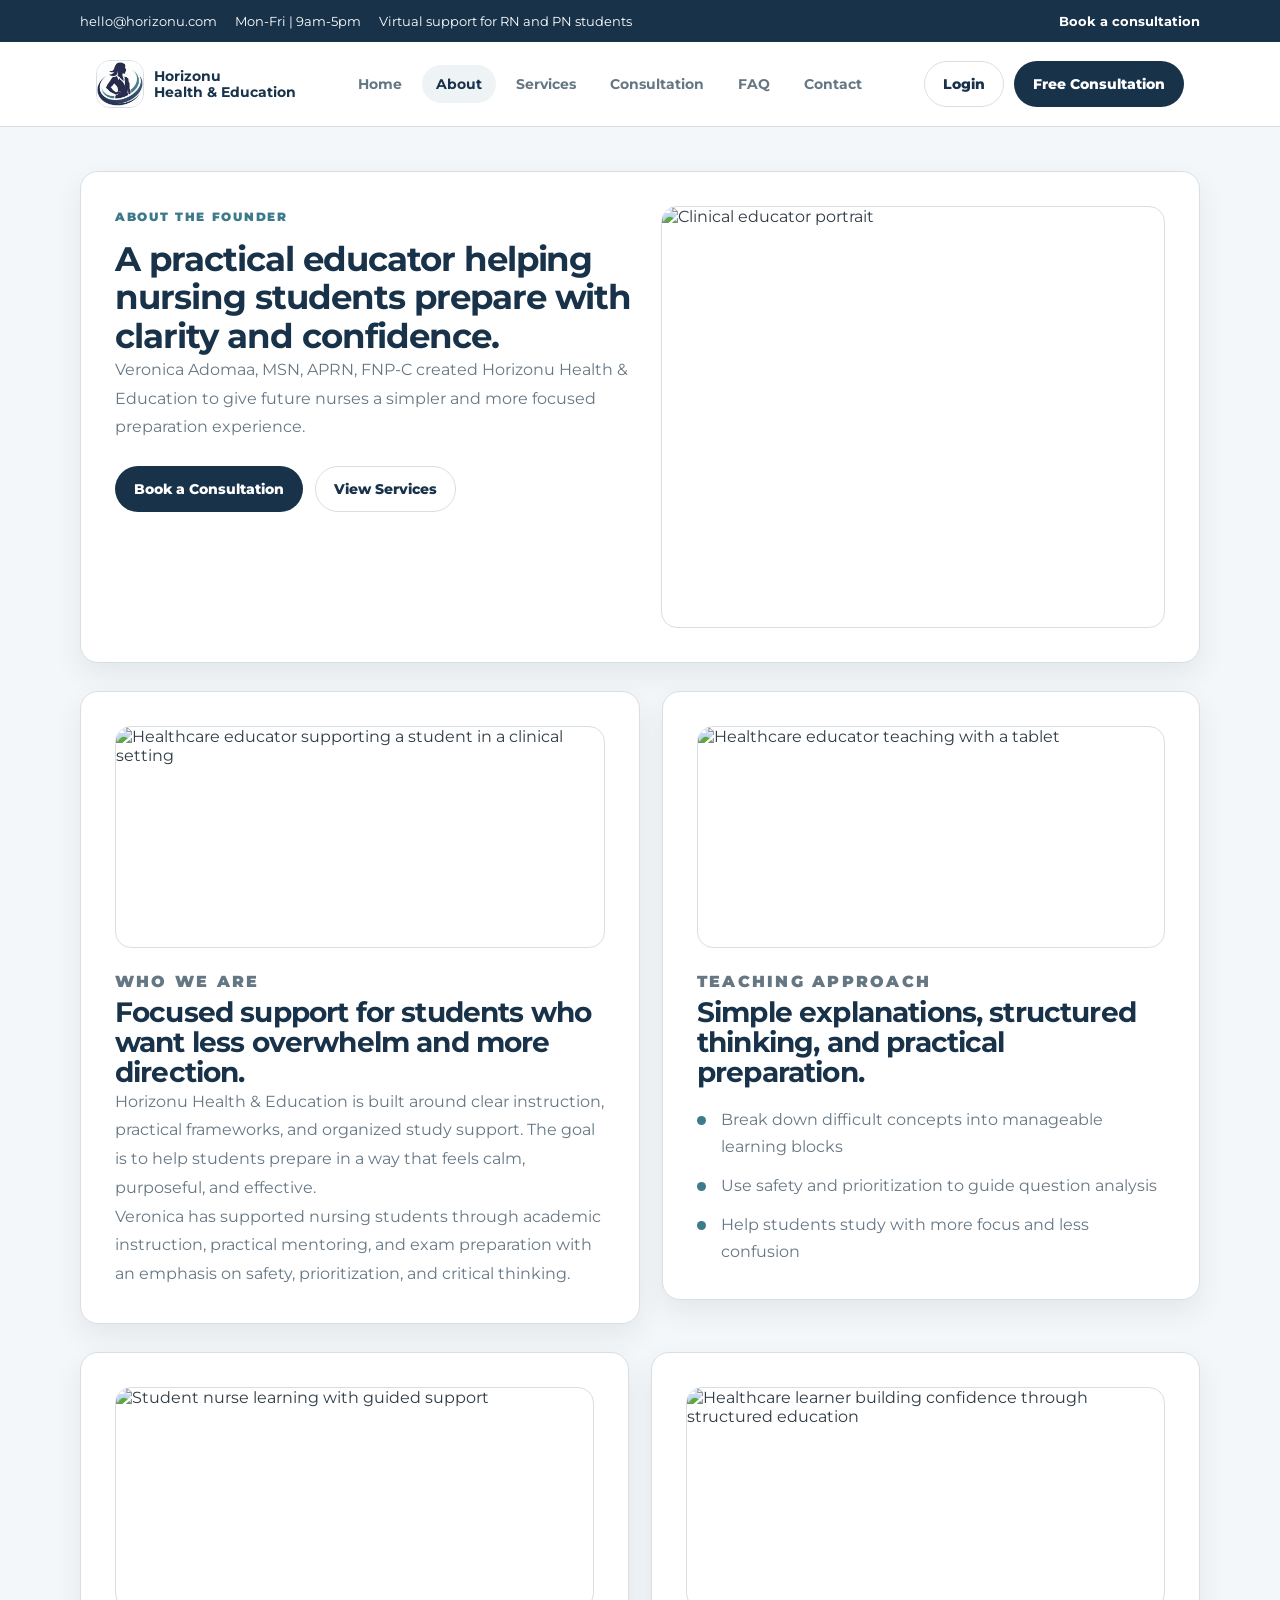
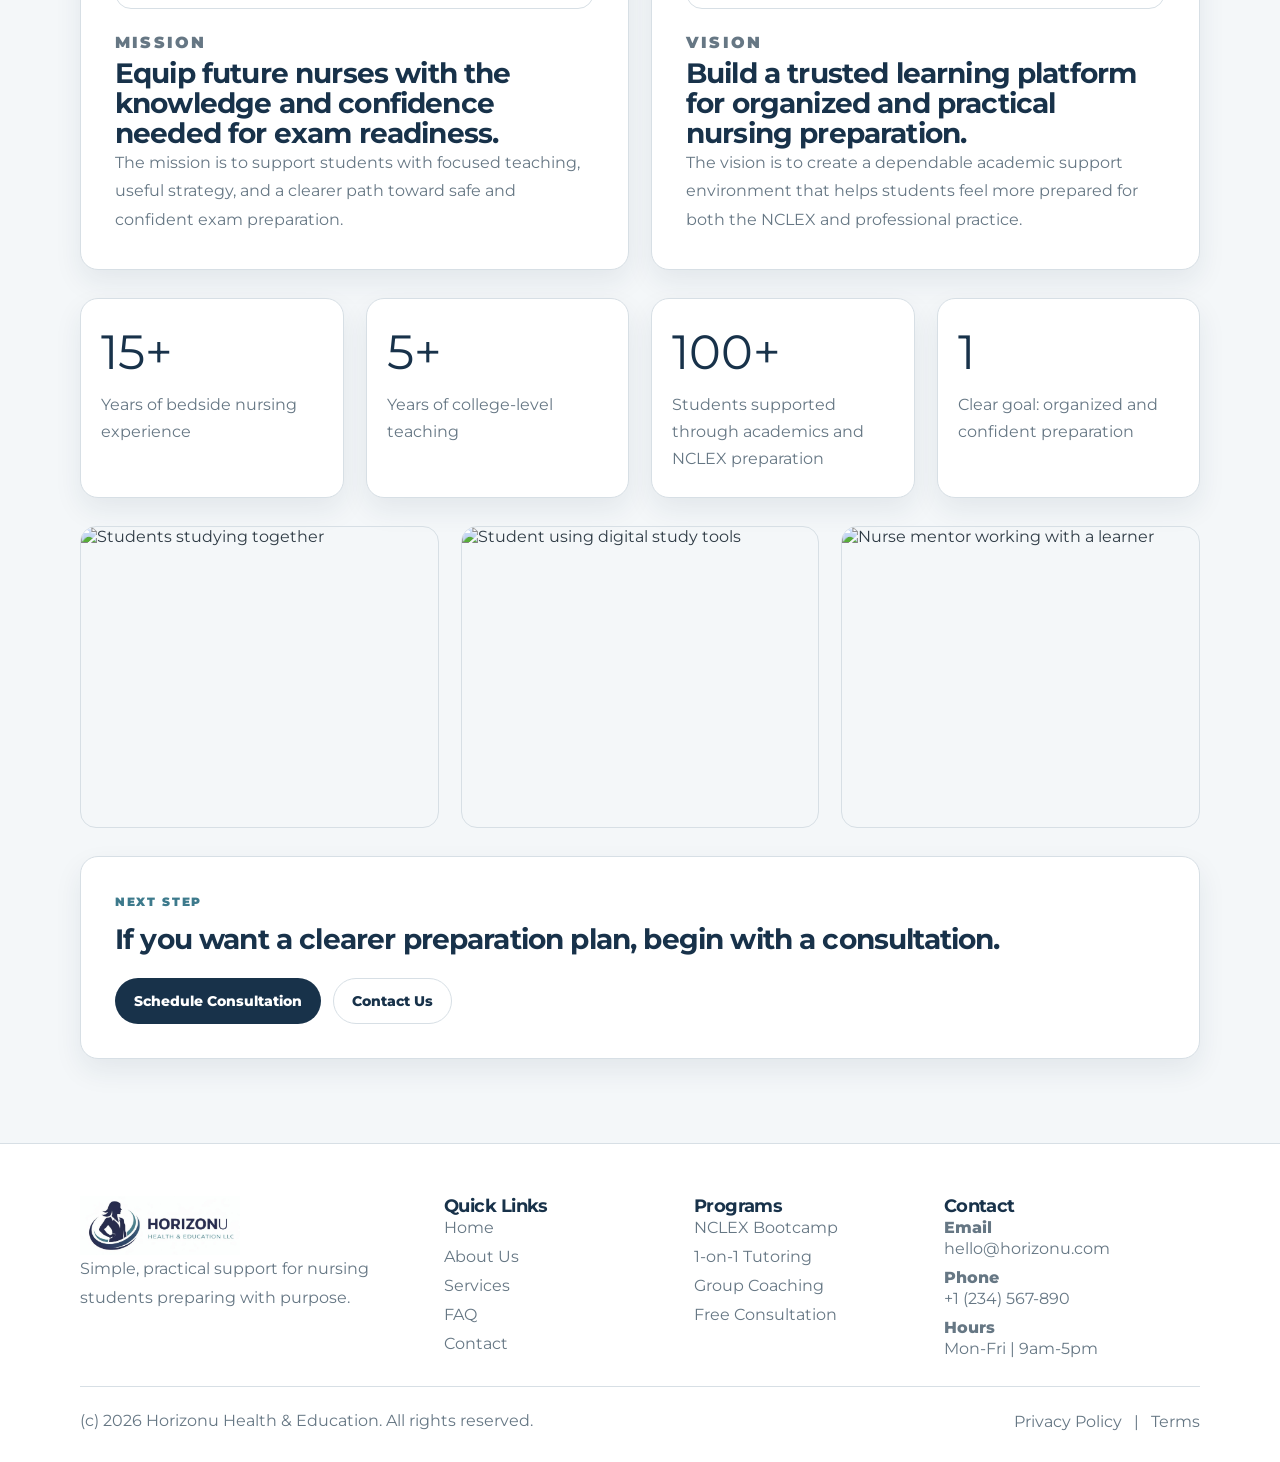
==== commit 94a421f2: "first upload" ====
--- a/pages/about.html
+++ b/pages/about.html
@@ -81,6 +81,9 @@
     <section class="panel-section">
       <div class="split-layout">
         <article class="surface-card">
+          <div class="image-frame page-inline-image">
+            <img src="https://images.unsplash.com/photo-1516549655169-df83a0774514?auto=format&fit=crop&w=1200&q=80" alt="Healthcare educator supporting a student in a clinical setting" />
+          </div>
           <p class="section-kicker">Who We Are</p>
           <h2 class="section-title">Focused support for students who want less overwhelm and more direction.</h2>
           <p>Horizonu Health &amp; Education is built around clear instruction, practical frameworks, and organized study support. The goal is to help students prepare in a way that feels calm, purposeful, and effective.</p>
@@ -104,11 +107,17 @@
     <section class="panel-section">
       <div class="two-up">
         <article class="surface-card">
+          <div class="image-frame page-inline-image">
+            <img src="https://images.unsplash.com/photo-1527613426441-4da17471b66d?auto=format&fit=crop&w=1200&q=80" alt="Student nurse learning with guided support" />
+          </div>
           <p class="section-kicker">Mission</p>
           <h2 class="section-title">Equip future nurses with the knowledge and confidence needed for exam readiness.</h2>
           <p>The mission is to support students with focused teaching, useful strategy, and a clearer path toward safe and confident exam preparation.</p>
         </article>
         <article class="surface-card">
+          <div class="image-frame page-inline-image">
+            <img src="https://images.unsplash.com/photo-1579684385127-1ef15d508118?auto=format&fit=crop&w=1200&q=80" alt="Healthcare learner building confidence through structured education" />
+          </div>
           <p class="section-kicker">Vision</p>
           <h2 class="section-title">Build a trusted learning platform for organized and practical nursing preparation.</h2>
           <p>The vision is to create a dependable academic support environment that helps students feel more prepared for both the NCLEX and professional practice.</p>
--- a/styles.css
+++ b/styles.css
@@ -1,3 +1,5 @@
+@import url("https://fonts.googleapis.com/css2?family=Montserrat:wght@400;500;600;700;800;900&display=swap");
+
 :root {
   --navy: #18324a;
   --ink: #2f3b45;
@@ -27,7 +29,7 @@
   margin: 0;
   color: var(--ink);
   background: var(--soft);
-  font-family: "Segoe UI", Tahoma, sans-serif;
+  font-family: "Montserrat", sans-serif;
 }
 
 img {
@@ -286,7 +288,7 @@
 h4 {
   margin: 0;
   color: var(--navy);
-  font-family: Georgia, "Times New Roman", serif;
+  font-family: "Montserrat", sans-serif;
   letter-spacing: -0.03em;
 }
 
@@ -364,6 +366,48 @@
   overflow: hidden;
 }
 
+.hero-slider {
+  position: relative;
+}
+
+.hero-slider-track {
+  display: flex;
+  will-change: transform;
+  transition: transform 700ms var(--ease-standard);
+}
+
+.hero-slide {
+  flex: 0 0 100%;
+}
+
+.hero-slider-controls {
+  position: absolute;
+  right: 18px;
+  bottom: 18px;
+  display: flex;
+  gap: 10px;
+  z-index: 2;
+}
+
+.hero-slider-button {
+  width: 48px;
+  height: 48px;
+  border: 1px solid rgba(255, 255, 255, 0.45);
+  border-radius: 999px;
+  background: rgba(15, 30, 44, 0.56);
+  color: #ffffff;
+  font: inherit;
+  font-size: 28px;
+  line-height: 1;
+  cursor: pointer;
+  backdrop-filter: blur(8px);
+  transition:
+    background-color var(--transition-fast),
+    border-color var(--transition-fast),
+    box-shadow var(--transition-smooth),
+    transform var(--transition-smooth);
+}
+
 .hero-image img,
 .content-image img,
 .service-card img,
@@ -478,7 +522,7 @@
 .stat-card strong {
   display: block;
   color: var(--navy);
-  font-family: Georgia, "Times New Roman", serif;
+  font-family: "Montserrat", sans-serif;
   font-size: clamp(34px, 4vw, 48px);
 }
 
@@ -703,10 +747,13 @@
 .cta-banner-inner {
   padding-top: 88px;
   padding-bottom: 88px;
+  display: flex;
+  justify-content: center;
 }
 
 .cta-banner-copy {
   max-width: 720px;
+  text-align: center;
 }
 
 .cta-banner .eyebrow,
@@ -722,6 +769,10 @@
 
 .cta-banner p + .hero-actions {
   margin-top: 24px;
+}
+
+.cta-banner .hero-actions {
+  justify-content: center;
 }
 
 .cta-banner .btn-primary {
@@ -760,6 +811,14 @@
 .carousel-button:hover,
 .carousel-button:focus-visible {
   box-shadow: var(--shadow-hover);
+}
+
+.hero-slider-button:hover,
+.hero-slider-button:focus-visible {
+  transform: translateY(-2px);
+  border-color: rgba(255, 255, 255, 0.72);
+  background: rgba(24, 50, 74, 0.8);
+  box-shadow: 0 16px 30px rgba(6, 14, 22, 0.22);
 }
 
 .btn-primary:hover,
@@ -873,7 +932,8 @@
 
 .footer-title {
   margin-bottom: 14px;
-  font-size: 24px;
+  font-size: 18px;
+  line-height: 1.2;
 }
 
 .footer-links,
@@ -990,6 +1050,11 @@
     height: 340px;
   }
 
+  .hero-slider-controls {
+    right: 12px;
+    bottom: 12px;
+  }
+
   .content-image img {
     min-height: 280px;
   }
--- a/pages/page-base.css
+++ b/pages/page-base.css
@@ -13,7 +13,7 @@
   margin: 0;
   color: var(--page-ink);
   background: var(--page-soft);
-  font-family: "Segoe UI", Tahoma, sans-serif;
+  font-family: "Montserrat", sans-serif;
 }
 
 body.inner-page a {
@@ -43,7 +43,7 @@
 body.inner-page h4 {
   margin: 0;
   color: var(--page-heading);
-  font-family: Georgia, "Times New Roman", serif;
+  font-family: "Montserrat", sans-serif;
   letter-spacing: -0.03em;
 }
 
@@ -273,7 +273,7 @@
 .metric-value {
   display: block;
   color: var(--page-heading);
-  font-family: Georgia, "Times New Roman", serif;
+  font-family: "Montserrat", sans-serif;
   font-size: clamp(34px, 4vw, 48px);
 }
 
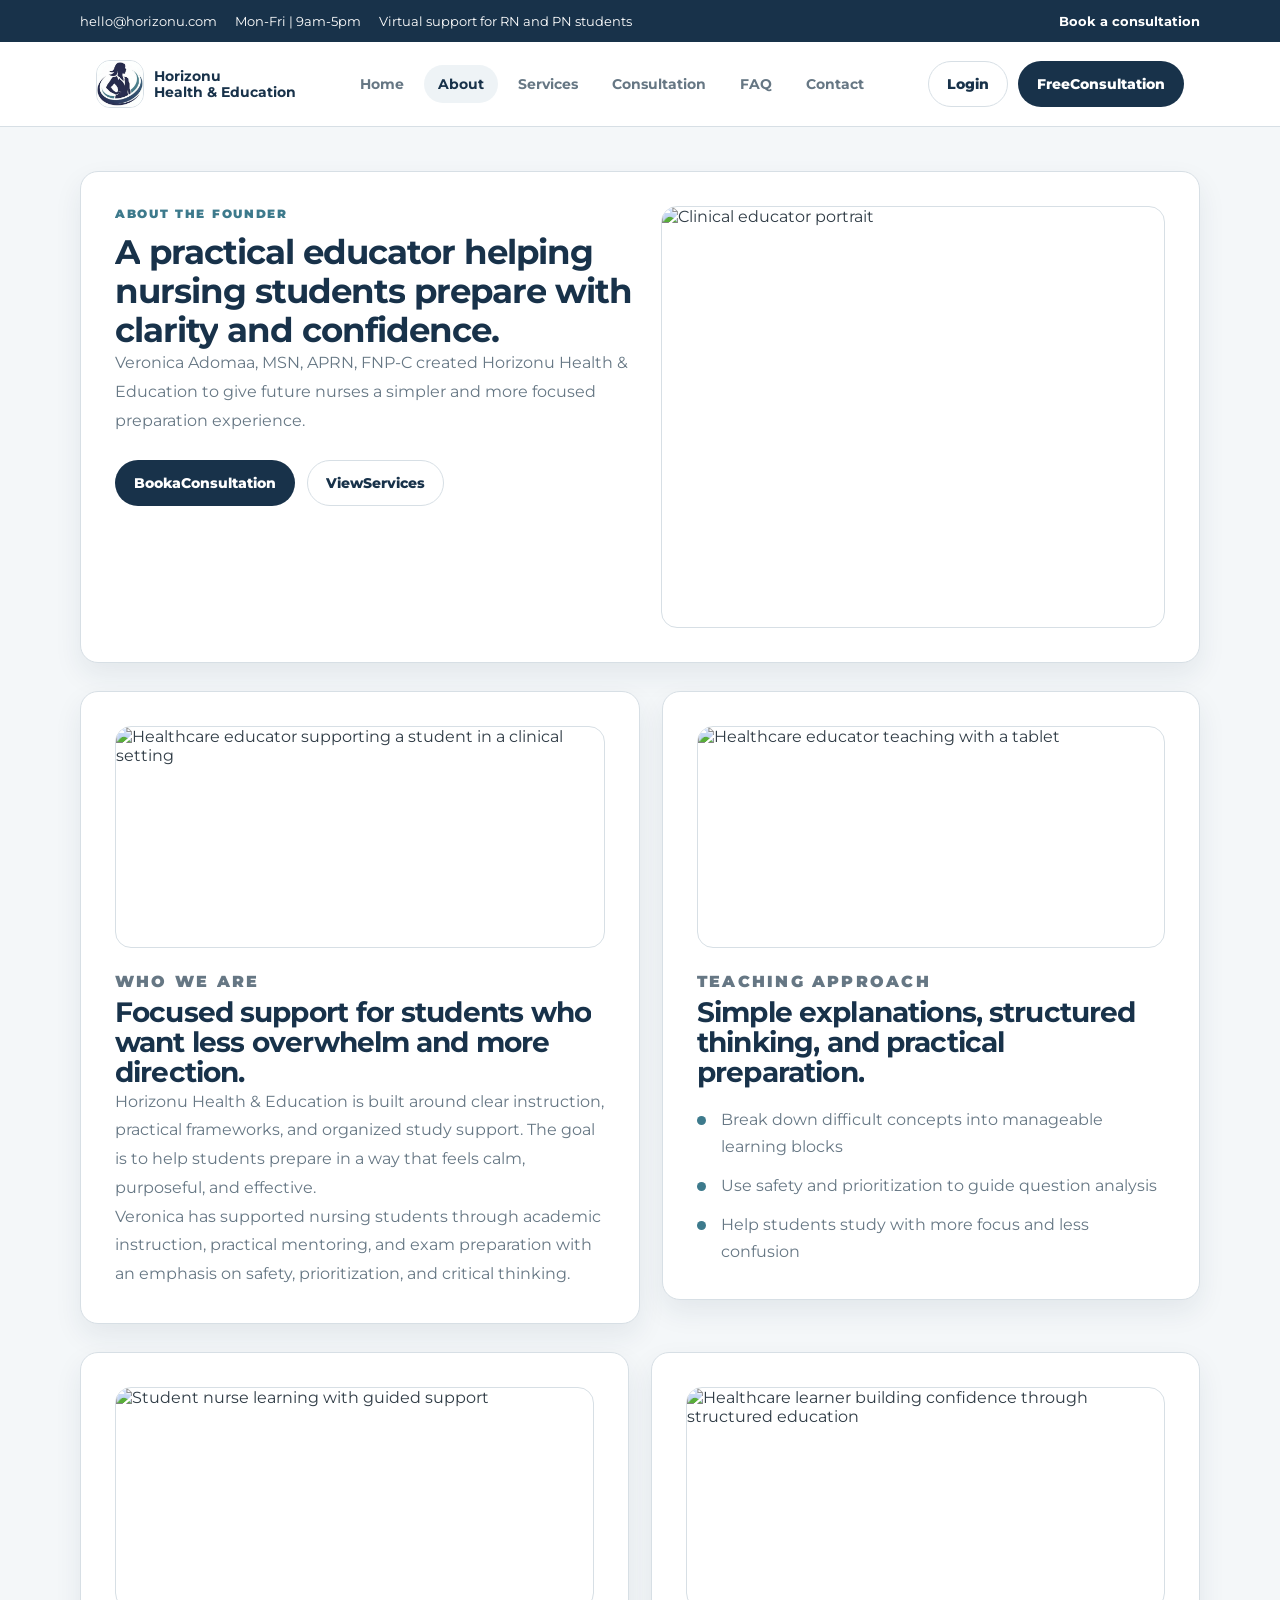
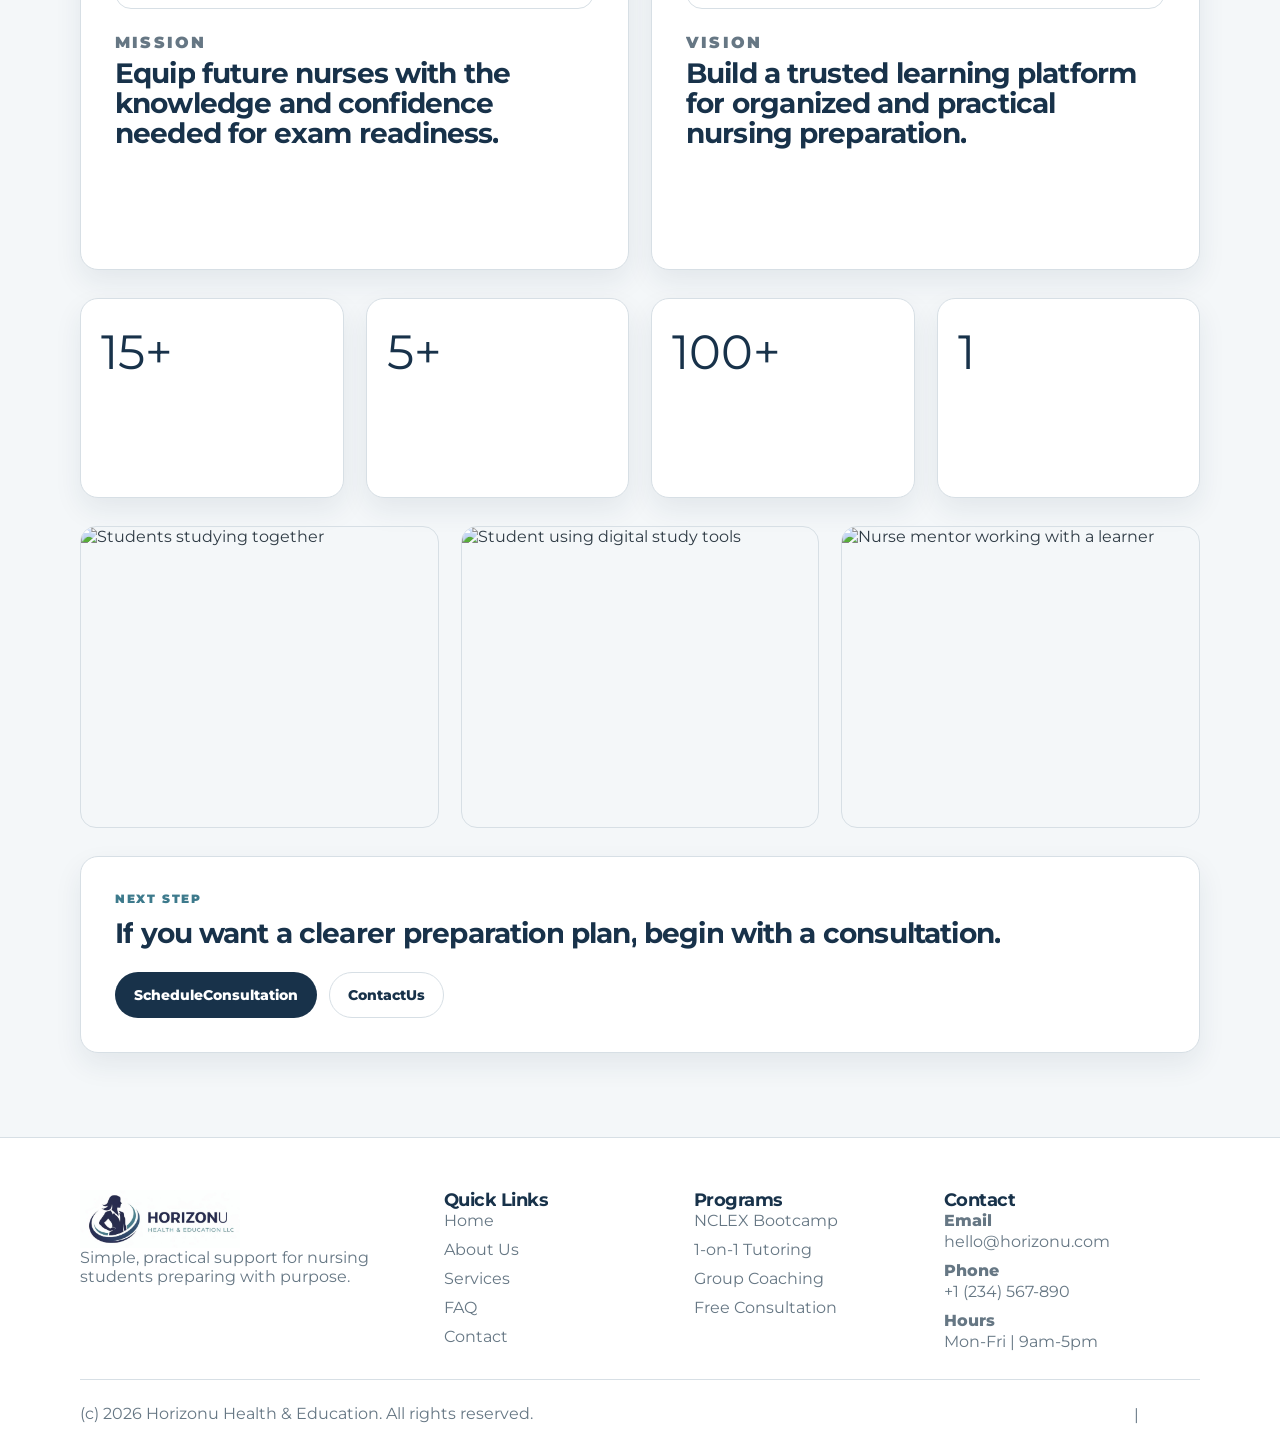
==== commit e408e26f: "bug fixes" ====
--- a/pages/about.html
+++ b/pages/about.html
@@ -195,6 +195,7 @@
       </div>
     </div>
   </footer>
+  <script src="./page-effects.js" defer></script>
   <script src="./about.js" defer></script>
 </body>
 </html>
--- a/styles.css
+++ b/styles.css
@@ -92,7 +92,15 @@
 }
 
 .menu-toggle {
-  display: none;
+  position: absolute;
+  width: 1px;
+  height: 1px;
+  margin: -1px;
+  padding: 0;
+  overflow: hidden;
+  clip: rect(0, 0, 0, 0);
+  white-space: nowrap;
+  border: 0;
 }
 
 .header-wrap {
@@ -324,6 +332,10 @@
 .steps-grid,
 .quick-grid {
   grid-template-columns: repeat(3, minmax(0, 1fr));
+}
+
+.steps-grid {
+  align-items: stretch;
 }
 
 .hero-copy h1 {
@@ -386,7 +398,7 @@
   bottom: 18px;
   display: flex;
   gap: 10px;
-  z-index: 2;
+  z-index: 4;
 }
 
 .hero-slider-button {
@@ -435,6 +447,128 @@
   background: #ffffff;
 }
 
+.promo-banner-section {
+  padding-top: 8px;
+}
+
+.promo-banner {
+  position: relative;
+  overflow: hidden;
+  padding: 84px 0;
+  background: url("https://images.unsplash.com/photo-1516549655169-df83a0774514?auto=format&fit=crop&w=1800&q=80")
+    center/cover no-repeat;
+}
+
+.promo-banner-overlay {
+  position: absolute;
+  inset: 0;
+  background: rgba(0, 0, 0, 0.72);
+}
+
+.promo-banner-decor {
+  position: absolute;
+  inset: 0;
+  pointer-events: none;
+}
+
+.promo-ring,
+.promo-line {
+  position: absolute;
+  opacity: 0.6;
+}
+
+.promo-ring {
+  border: 1px solid rgba(255, 255, 255, 0.2);
+  border-radius: 999px;
+  animation: banner-float 7s ease-in-out infinite;
+}
+
+.promo-ring-one {
+  top: 64px;
+  right: 10%;
+  width: 180px;
+  height: 180px;
+}
+
+.promo-ring-two {
+  bottom: 52px;
+  left: 8%;
+  width: 260px;
+  height: 260px;
+  animation-delay: 1.3s;
+}
+
+.promo-line {
+  background: rgba(255, 255, 255, 0.18);
+  transform-origin: center;
+}
+
+.promo-line-one {
+  top: 22%;
+  left: 54%;
+  width: 180px;
+  height: 1px;
+  transform: rotate(-26deg);
+}
+
+.promo-line-two {
+  bottom: 20%;
+  right: 15%;
+  width: 120px;
+  height: 1px;
+  transform: rotate(32deg);
+}
+
+.promo-banner-inner {
+  position: relative;
+  z-index: 1;
+  display: flex;
+  justify-content: center;
+}
+
+.promo-banner-copy {
+  width: min(920px, 100%);
+  max-width: 920px;
+  text-align: center;
+}
+
+.promo-banner-copy .eyebrow,
+.promo-banner-copy h2,
+.promo-banner-copy p {
+  color: #ffffff;
+}
+
+.promo-banner-copy h2 {
+  max-width: 18ch;
+  font-size: clamp(34px, 4.8vw, 58px);
+  line-height: 1.04;
+  margin-left: auto;
+  margin-right: auto;
+}
+
+.promo-banner-copy p {
+  max-width: 72ch;
+  color: rgba(255, 255, 255, 0.8);
+  margin-left: auto;
+  margin-right: auto;
+}
+
+.promo-banner .hero-actions {
+  margin-top: 30px;
+  justify-content: center;
+}
+
+.promo-banner .btn-primary {
+  background: #ffffff;
+  color: var(--navy);
+}
+
+.promo-banner .btn-ghost {
+  border-color: rgba(255, 255, 255, 0.36);
+  background: rgba(255, 255, 255, 0.08);
+  color: #ffffff;
+}
+
 .hero-panel ul,
 .check-list {
   list-style: none;
@@ -492,6 +626,12 @@
 .testimonial-card,
 .quick-card {
   padding: 26px;
+}
+
+.step-card {
+  display: flex;
+  flex-direction: column;
+  height: 100%;
 }
 
 .service-card img {
@@ -667,18 +807,20 @@
 .faq-preview {
   display: grid;
   gap: 14px;
+  align-items: stretch;
 }
 
 .faq-item {
+  width: 100%;
   padding: 0 22px;
   overflow: hidden;
 }
 
 .faq-item summary {
   display: flex;
-  align-items: center;
-  justify-content: space-between;
+  align-items: flex-start;
   gap: 16px;
+  min-height: 68px;
   padding: 20px 0;
   cursor: pointer;
   list-style: none;
@@ -689,6 +831,7 @@
 .faq-item summary::after {
   content: "+";
   flex: 0 0 auto;
+  margin-left: auto;
   color: currentColor;
   font-size: 24px;
   line-height: 1;
@@ -837,10 +980,21 @@
   background: #e8f0f4;
 }
 
+.promo-banner .btn-primary:hover,
+.promo-banner .btn-primary:focus-visible {
+  background: #e7eff4;
+}
+
 .cta-banner .btn-ghost:hover,
 .cta-banner .btn-ghost:focus-visible {
   background: rgba(255, 255, 255, 0.12);
   border-color: rgba(255, 255, 255, 0.65);
+}
+
+.promo-banner .btn-ghost:hover,
+.promo-banner .btn-ghost:focus-visible {
+  background: rgba(255, 255, 255, 0.14);
+  border-color: rgba(255, 255, 255, 0.58);
 }
 
 .service-card:hover,
@@ -906,6 +1060,60 @@
   color: var(--accent);
 }
 
+.text-reveal .text-word {
+  will-change: transform, opacity, filter;
+}
+
+.text-reveal {
+  line-height: inherit;
+}
+
+.text-word-wrap {
+  display: inline-block;
+  overflow: hidden;
+  vertical-align: bottom;
+  padding-bottom: 0.08em;
+  margin-bottom: -0.08em;
+}
+
+.text-word {
+  display: inline-block;
+  opacity: 0;
+  transform: translate3d(0, 1.08em, 0);
+  transition:
+    opacity 720ms var(--ease-standard),
+    transform 720ms var(--ease-standard);
+  transition-delay: calc(var(--reveal-delay, 0ms) + (var(--word-index, 0) * 26ms));
+}
+
+.text-reveal.is-visible .text-word {
+  opacity: 1;
+  transform: translate3d(0, 0, 0);
+}
+
+@keyframes banner-reveal {
+  from {
+    opacity: 0;
+    transform: translateY(18px);
+  }
+
+  to {
+    opacity: 1;
+    transform: translateY(0);
+  }
+}
+
+@keyframes banner-float {
+  0%,
+  100% {
+    transform: translate3d(0, 0, 0);
+  }
+
+  50% {
+    transform: translate3d(0, -14px, 0);
+  }
+}
+
 .site-footer {
   border-radius: 0;
   box-shadow: none;
@@ -1000,6 +1208,10 @@
     grid-template-columns: 1fr 1fr;
   }
 
+  .promo-banner-inner {
+    justify-content: center;
+  }
+
   .section-head-row {
     flex-direction: column;
     align-items: flex-start;
@@ -1037,6 +1249,24 @@
     grid-template-columns: 1fr;
   }
 
+  .promo-banner {
+    padding: 72px 0 64px;
+  }
+
+  .promo-banner-inner {
+    gap: 22px;
+  }
+
+  .promo-banner-copy h2 {
+    max-width: 100%;
+    font-size: clamp(30px, 9vw, 44px);
+  }
+
+  .promo-banner .hero-actions {
+    flex-direction: column;
+    align-items: stretch;
+  }
+
   .testimonial-cards {
     grid-template-columns: 1fr;
   }
@@ -1078,6 +1308,12 @@
 @media (prefers-reduced-motion: reduce) {
   html {
     scroll-behavior: auto;
+  }
+
+  .text-word {
+    opacity: 1 !important;
+    transform: none !important;
+    filter: none !important;
   }
 
   *,
